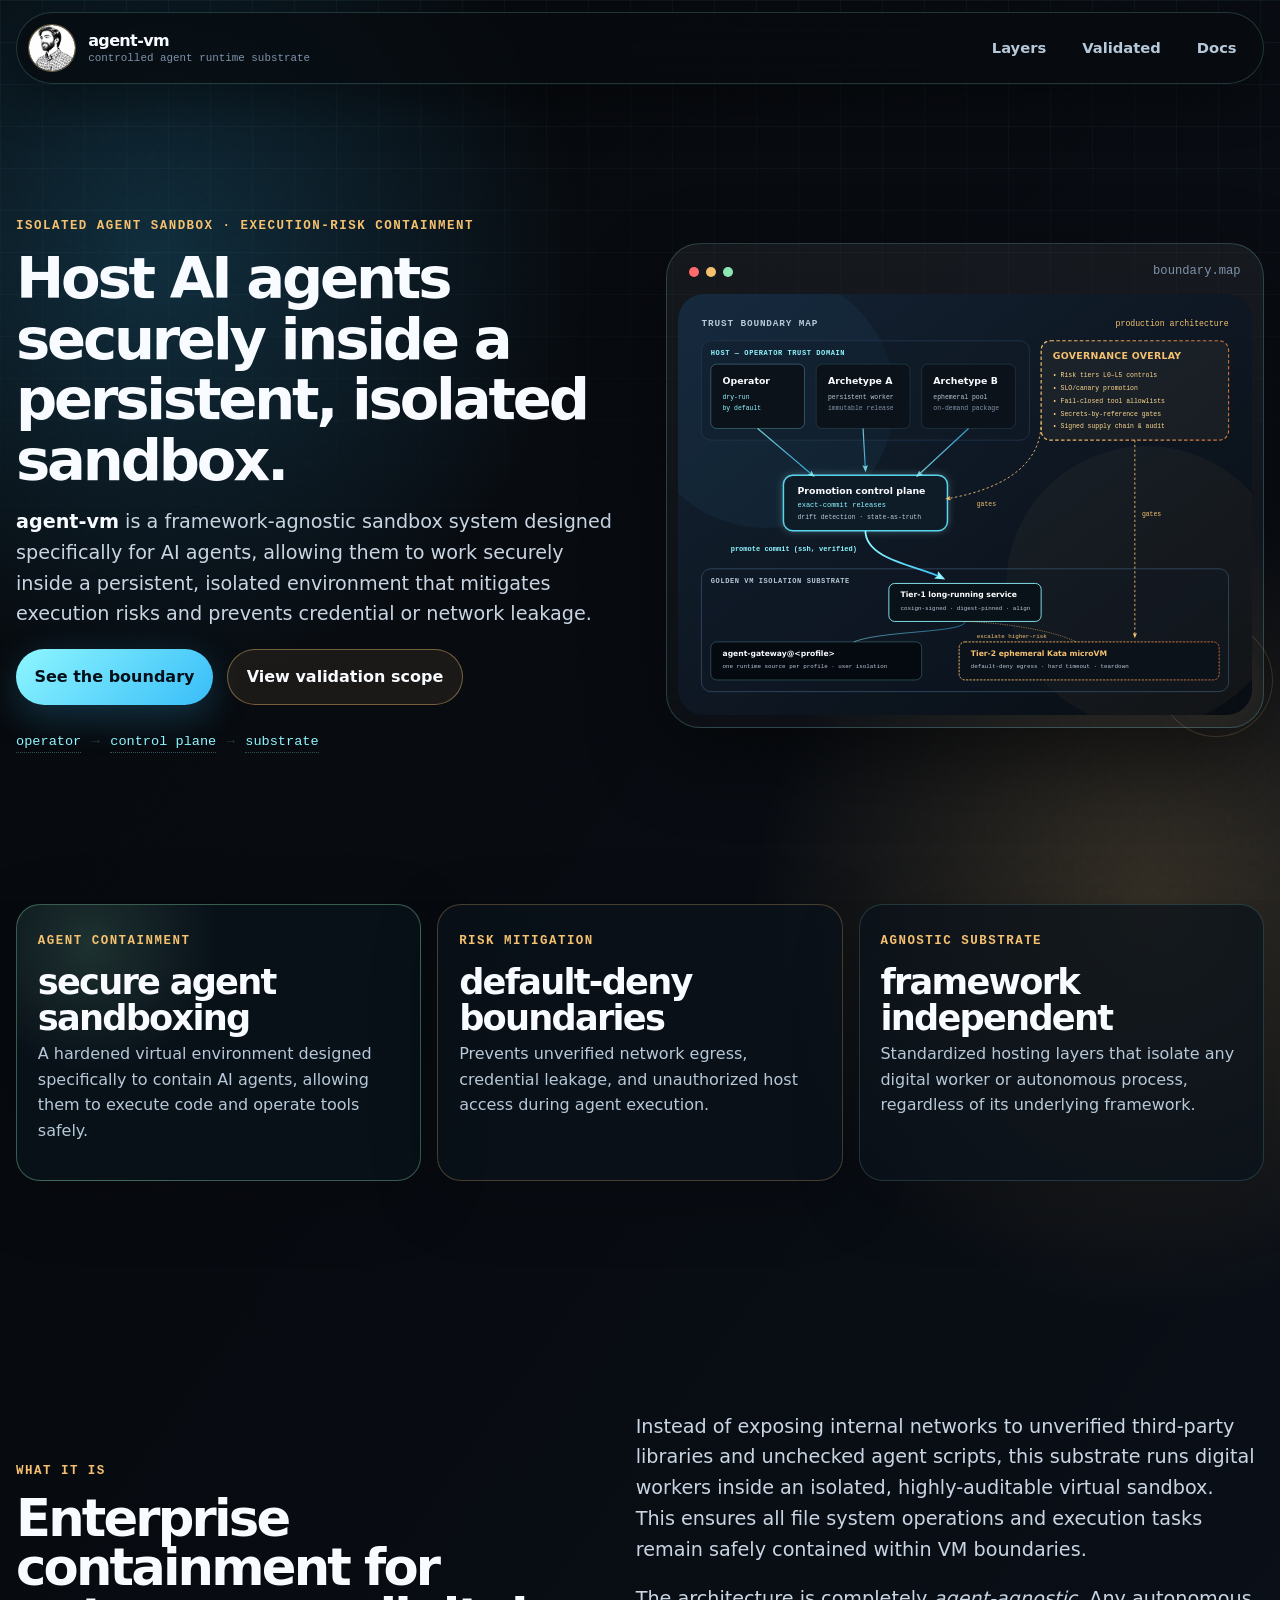
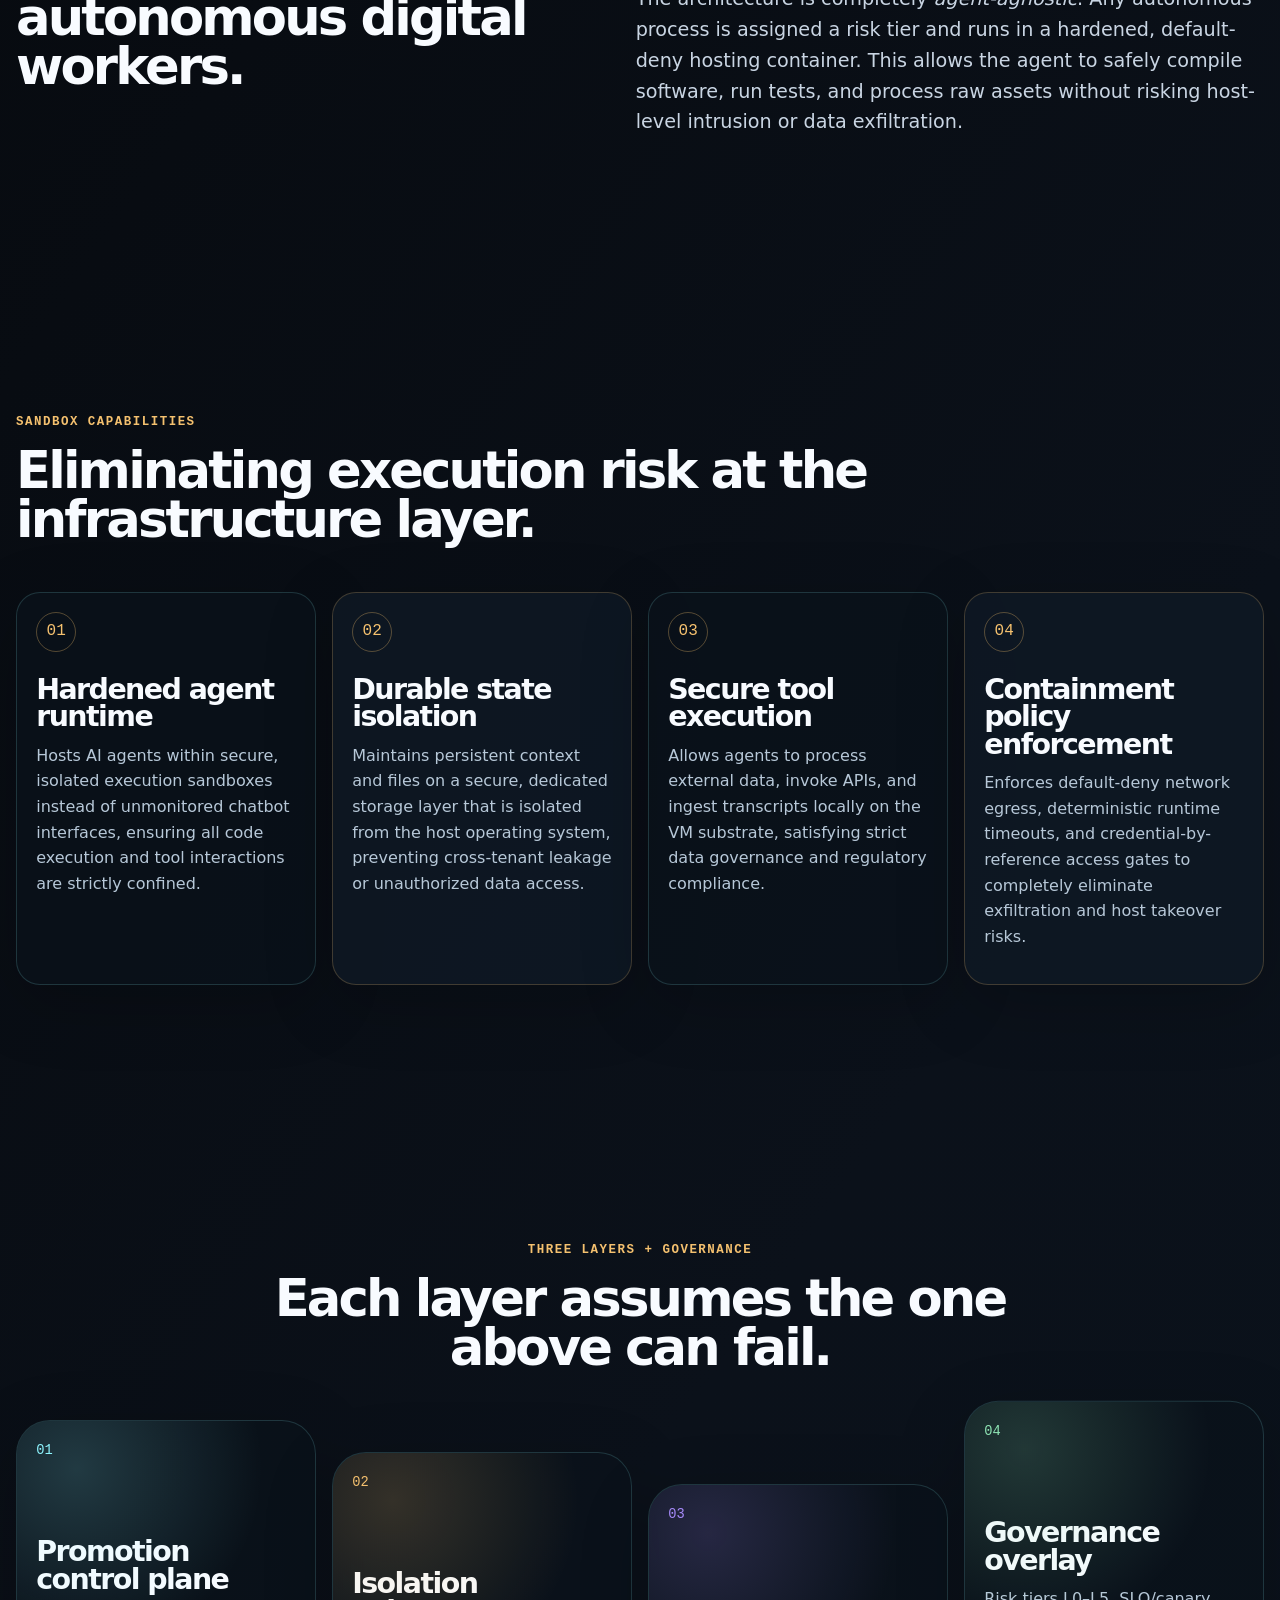
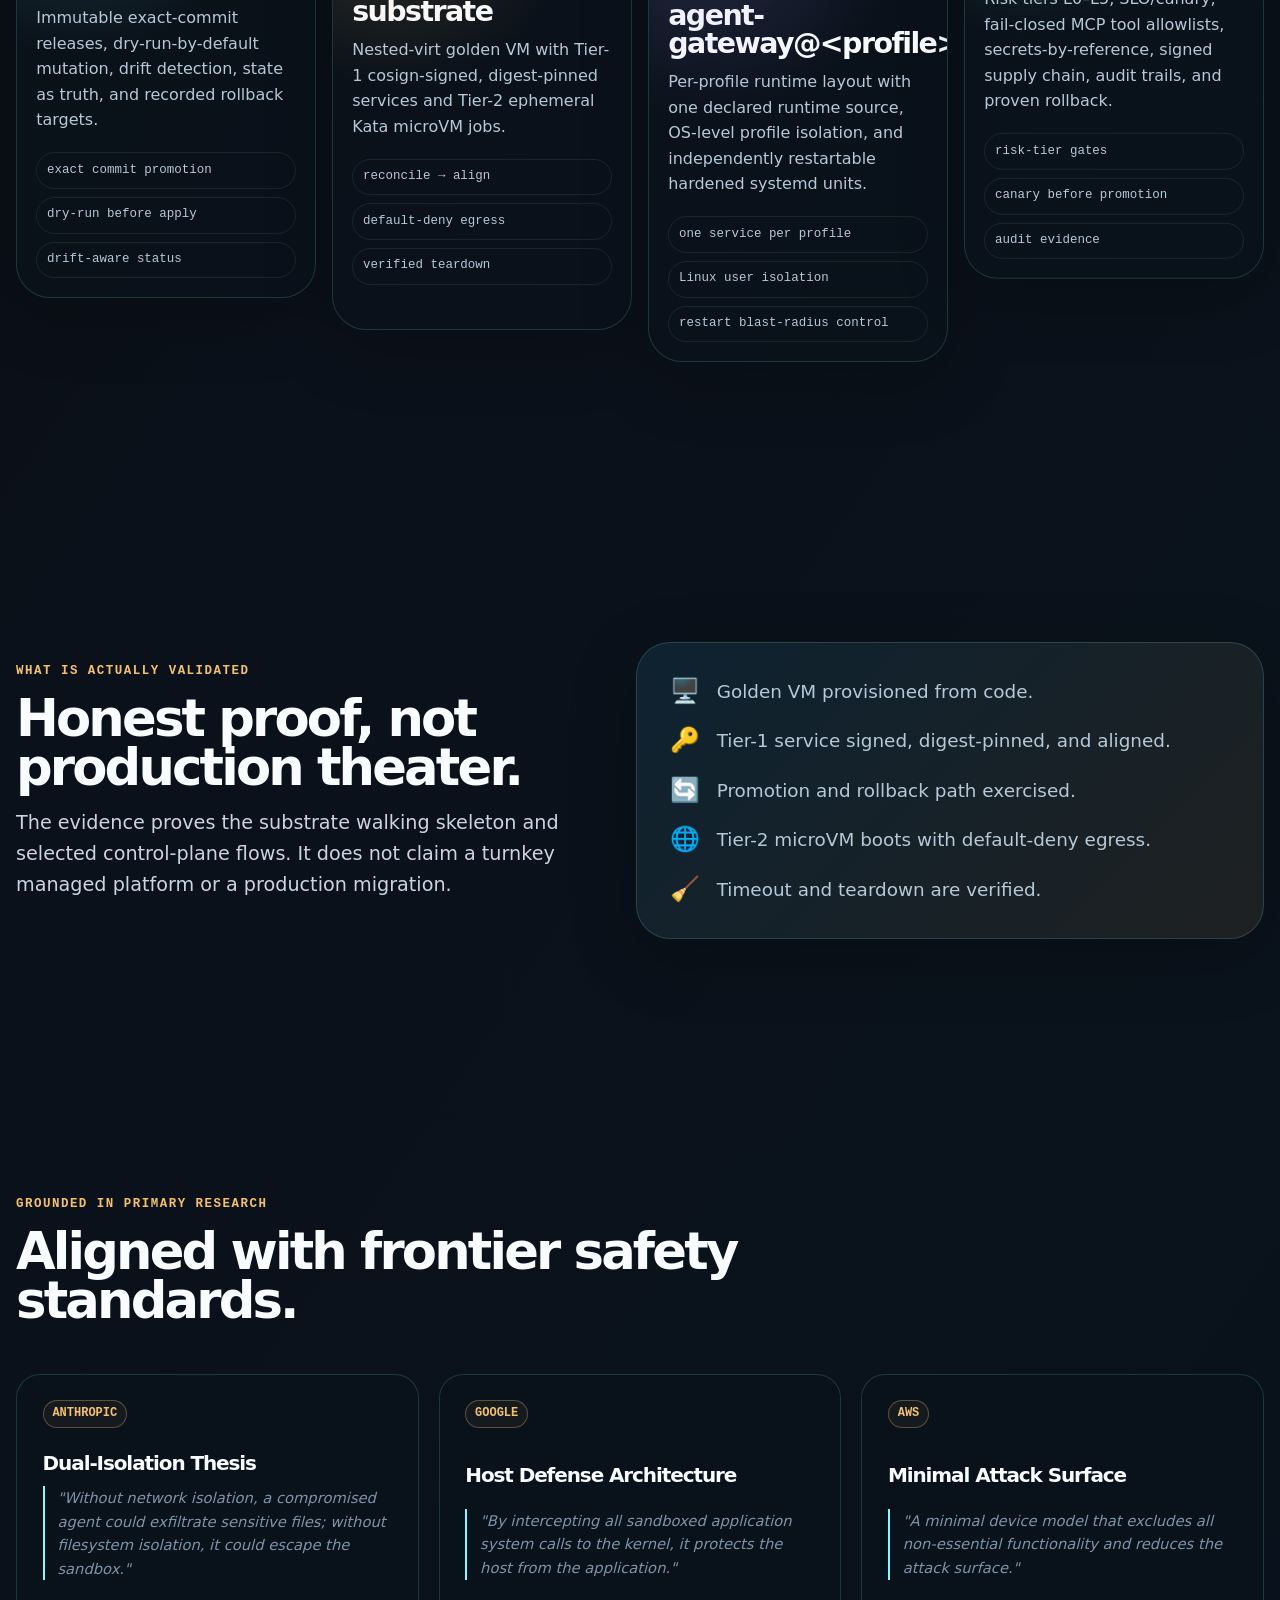
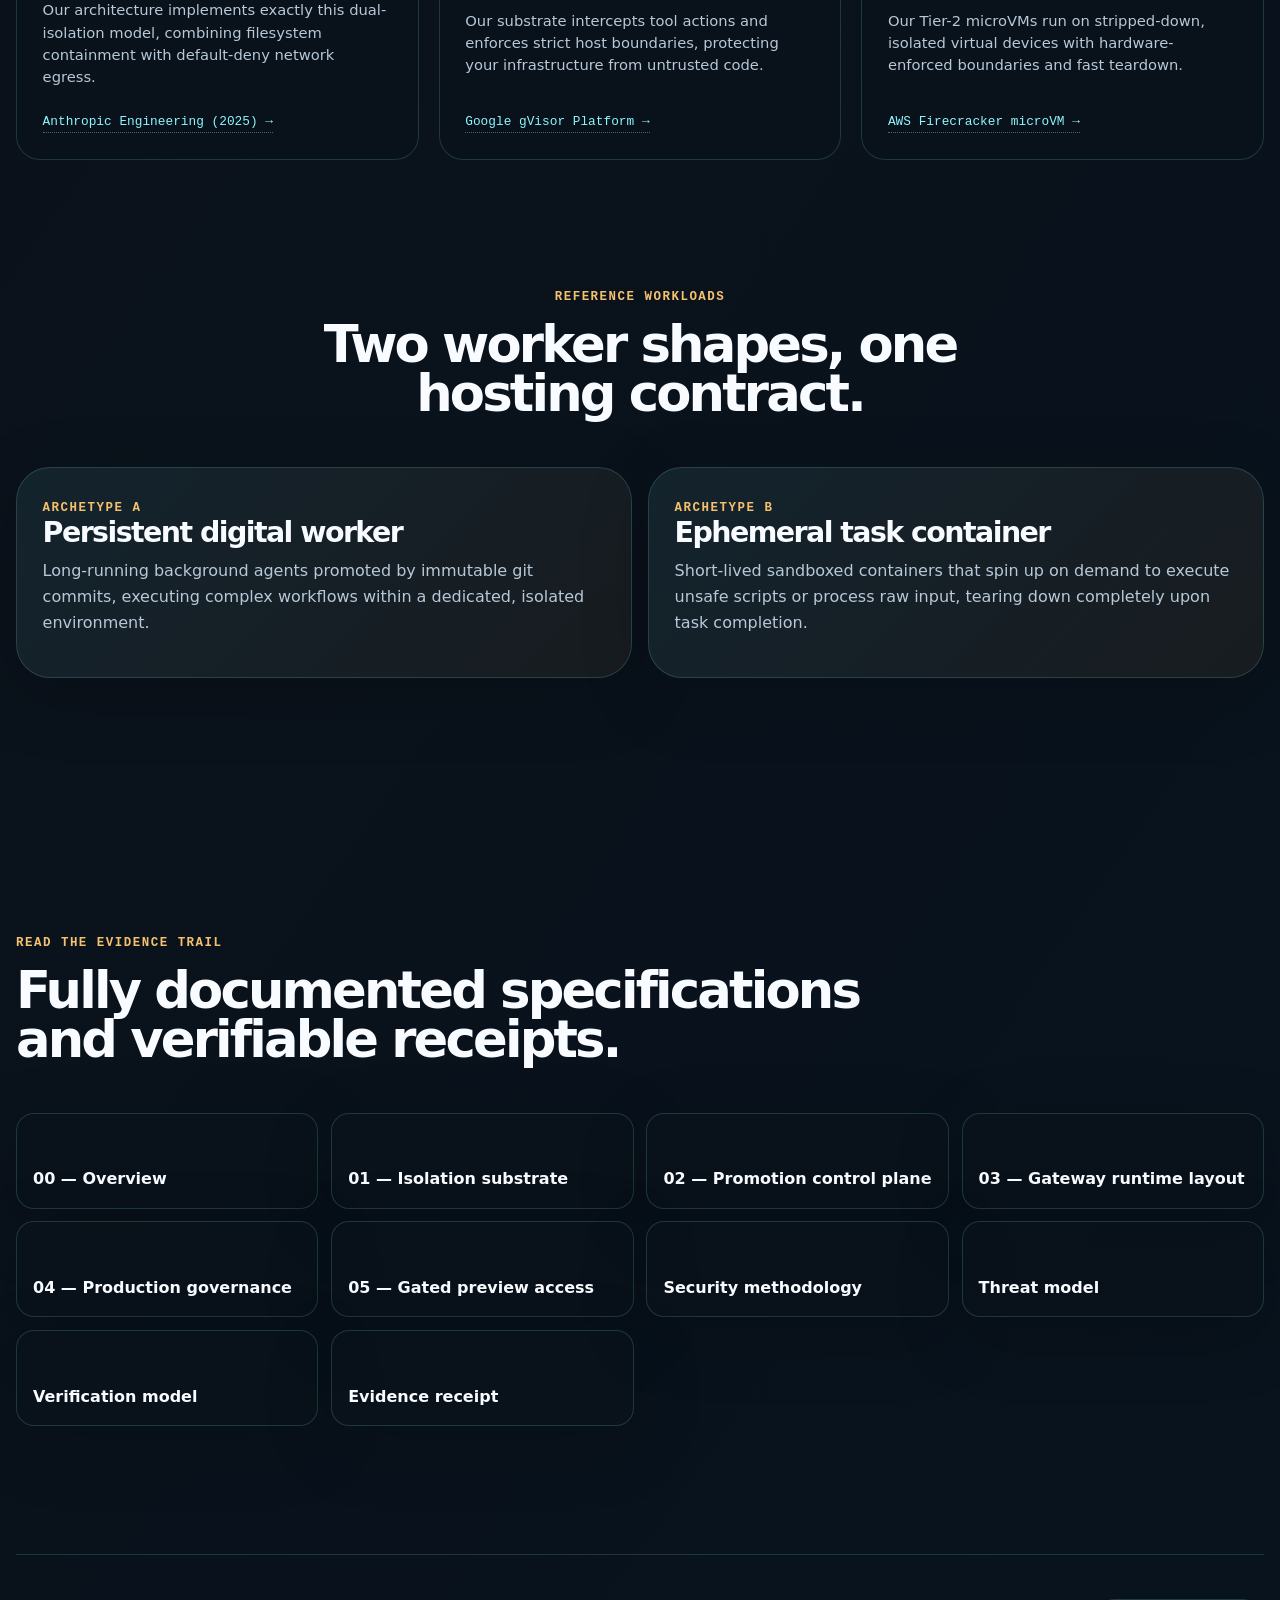
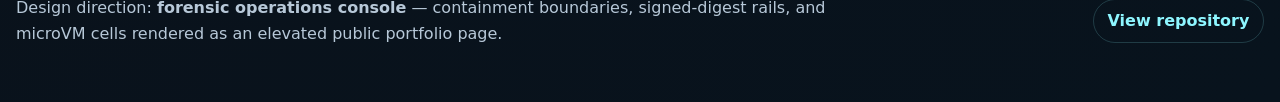
==== site/index.html @ 3a5af66f "style: separate brand avatar redirect and solve vertical menu offsets with keyframes - Split the bra" ====
<!doctype html>
<html lang="en">
  <head>
    <meta charset="utf-8" />
    <meta name="viewport" content="width=device-width, initial-scale=1" />
    <meta
      name="description"
      content="agent-vm is a secure, agent-agnostic platform skeleton for hosting multiple AI agents as untrusted workloads."
    />
    <title>agent-vm — secure multi-agent hosting skeleton</title>
    <link rel="stylesheet" href="styles.css" />
    <link rel="icon" href="favicon.ico" sizes="any" />
    <link rel="icon" href="favicon-32x32.png" type="image/png" />
  </head>
  <body>
    <a class="skip-link" href="#main">Skip to content</a>

    <header class="site-header" aria-label="Primary navigation">
      <div class="header-main-row">
        <div class="brand">
          <a class="brand-mark" href="https://github.com/sambegui" target="_blank" rel="noopener noreferrer" aria-label="Sam's GitHub Profile">
            <span class="brand-fallback">av</span>
            <img
              src="assets/sam-github-avatar.jpg"
              alt=""
              decoding="async"
            />
          </a>
          <a class="brand-copy" href="#top" aria-label="agent-vm home">
            <span>agent-vm</span>
            <small>controlled agent runtime substrate</small>
          </a>
        </div>
        <button class="menu-toggle" id="menu-toggle" aria-label="Toggle navigation" aria-expanded="false">
          <svg class="icon-menu" width="20" height="20" viewBox="0 0 24 24" fill="none" stroke="currentColor" stroke-width="2.1" stroke-linecap="round" stroke-linejoin="round">
            <line x1="3" y1="12" x2="21" y2="12"></line>
            <line x1="3" y1="6" x2="21" y2="6"></line>
            <line x1="3" y1="18" x2="21" y2="18"></line>
          </svg>
          <svg class="icon-close" width="20" height="20" viewBox="0 0 24 24" fill="none" stroke="currentColor" stroke-width="2.1" stroke-linecap="round" stroke-linejoin="round">
            <line x1="18" y1="6" x2="6" y2="18"></line>
            <line x1="6" y1="6" x2="18" y2="18"></line>
          </svg>
        </button>
      </div>
      <nav class="nav-links" id="nav-links" aria-label="Page sections">
        <a href="#layers">Layers</a>
        <a href="#validated">Validated</a>
        <a href="#docs">Docs</a>
      </nav>
    </header>

    <main id="main">
      <section id="top" class="hero section-grid" aria-labelledby="hero-title">
        <div class="hero-copy">
          <p class="eyebrow">isolated agent sandbox · execution-risk containment</p>
          <h1 id="hero-title">Host AI agents securely inside a persistent, isolated sandbox.</h1>
          <p class="hero-lede">
            <strong>agent-vm</strong> is a framework-agnostic sandbox system designed specifically for AI agents, allowing them to work securely inside a persistent, isolated environment that mitigates execution risks and prevents credential or network leakage.
          </p>
          <div class="hero-actions">
            <a class="button primary" href="#architecture">See the boundary</a>
            <a class="button secondary" href="#validated">View validation scope</a>
          </div>
          <div class="mobile-boundary-map" aria-label="Compact trust boundary flow">
            <span>Operator</span>
            <span>Control plane</span>
            <span>Isolation substrate</span>
            <span>Governance overlay</span>
          </div>
          <div class="trust-route" aria-label="Primary trust boundary flow">
            <a href="#architecture">operator</a>
            <span aria-hidden="true">→</span>
            <a href="#layers">control plane</a>
            <span aria-hidden="true">→</span>
            <a href="#validated">substrate</a>
          </div>
        </div>

        <aside class="hero-panel" aria-labelledby="diagram-title">
          <div class="panel-toolbar" aria-hidden="true">
            <span></span><span></span><span></span>
            <code>boundary.map</code>
          </div>
          <h2 id="diagram-title" class="sr-only">Architecture trust boundary diagram</h2>
          <button class="diagram-trigger" id="diagram-trigger" aria-label="Zoom trust boundary map">
            <img
              src="assets/trust-boundary.svg"
              alt="Operator requests pass through a promotion control plane into an isolation substrate, with governance gates for signed services and teardown jobs."
            />
            <span class="zoom-indicator">
              <svg width="14" height="14" viewBox="0 0 24 24" fill="none" stroke="currentColor" stroke-width="2.5" stroke-linecap="round" stroke-linejoin="round"><circle cx="11" cy="11" r="8"></circle><line x1="21" y1="21" x2="16.65" y2="16.65"></line><line x1="11" y1="8" x2="11" y2="14"></line><line x1="8" y1="11" x2="14" y2="11"></line></svg>
              Click to expand
            </span>
          </button>
        </aside>
      </section>

      <section class="proof-strip" aria-label="Agnostic agent sandbox purpose">
        <div>
          <span class="proof-kicker">agent containment</span>
          <strong>secure agent sandboxing</strong>
          <p>A hardened virtual environment designed specifically to contain AI agents, allowing them to execute code and operate tools safely.</p>
        </div>
        <div>
          <span class="proof-kicker">risk mitigation</span>
          <strong>default-deny boundaries</strong>
          <p>Prevents unverified network egress, credential leakage, and unauthorized host access during agent execution.</p>
        </div>
        <div>
          <span class="proof-kicker">agnostic substrate</span>
          <strong>framework independent</strong>
          <p>Standardized hosting layers that isolate any digital worker or autonomous process, regardless of its underlying framework.</p>
        </div>
      </section>

      <section id="architecture" class="narrative section-grid compact" aria-labelledby="what-title">
        <div>
          <p class="eyebrow">what it is</p>
          <h2 id="what-title">Enterprise containment for autonomous digital workers.</h2>
        </div>
        <div class="copy-block">
          <p>
            Instead of exposing internal networks to unverified third-party libraries and unchecked agent scripts, this substrate runs digital workers inside an isolated, highly-auditable virtual sandbox. This ensures all file system operations and execution tasks remain safely contained within VM boundaries.
          </p>
          <p>
            The architecture is completely <em>agent-agnostic</em>. Any autonomous process is assigned a risk tier and runs in a hardened, default-deny hosting container. This allows the agent to safely compile software, run tests, and process raw assets without risking host-level intrusion or data exfiltration.
          </p>
        </div>
      </section>

      <section class="risk-section" aria-labelledby="risk-title">
        <div class="section-heading">
          <p class="eyebrow">sandbox capabilities</p>
          <h2 id="risk-title">Eliminating execution risk at the infrastructure layer.</h2>
        </div>
        <div class="risk-grid">
          <article>
            <span class="risk-code">01</span>
            <h3>Hardened agent runtime</h3>
            <p>Hosts AI agents within secure, isolated execution sandboxes instead of unmonitored chatbot interfaces, ensuring all code execution and tool interactions are strictly confined.</p>
          </article>
          <article>
            <span class="risk-code">02</span>
            <h3>Durable state isolation</h3>
            <p>Maintains persistent context and files on a secure, dedicated storage layer that is isolated from the host operating system, preventing cross-tenant leakage or unauthorized data access.</p>
          </article>
          <article>
            <span class="risk-code">03</span>
            <h3>Secure tool execution</h3>
            <p>Allows agents to process external data, invoke APIs, and ingest transcripts locally on the VM substrate, satisfying strict data governance and regulatory compliance.</p>
          </article>
          <article>
            <span class="risk-code">04</span>
            <h3>Containment policy enforcement</h3>
            <p>Enforces default-deny network egress, deterministic runtime timeouts, and credential-by-reference access gates to completely eliminate exfiltration and host takeover risks.</p>
          </article>
        </div>
      </section>

      <section id="layers" class="layers" aria-labelledby="layers-title">
        <div class="section-heading narrow">
          <p class="eyebrow">three layers + governance</p>
          <h2 id="layers-title">Each layer assumes the one above can fail.</h2>
        </div>
        <div class="layer-stack">
          <article class="layer-card control">
            <span class="layer-number">01</span>
            <h3>Promotion control plane</h3>
            <p>
              Immutable exact-commit releases, dry-run-by-default mutation, drift detection, state as
              truth, and recorded rollback targets.
            </p>
            <ul>
              <li>exact commit promotion</li>
              <li>dry-run before apply</li>
              <li>drift-aware status</li>
            </ul>
          </article>
          <article class="layer-card substrate">
            <span class="layer-number">02</span>
            <h3>Isolation substrate</h3>
            <p>
              Nested-virt golden VM with Tier-1 cosign-signed, digest-pinned services and Tier-2
              ephemeral Kata microVM jobs.
            </p>
            <ul>
              <li>reconcile → align</li>
              <li>default-deny egress</li>
              <li>verified teardown</li>
            </ul>
          </article>
          <article class="layer-card gateway">
            <span class="layer-number">03</span>
            <h3>agent-gateway@&lt;profile&gt;</h3>
            <p>
              Per-profile runtime layout with one declared runtime source, OS-level profile isolation,
              and independently restartable hardened systemd units.
            </p>
            <ul>
              <li>one service per profile</li>
              <li>Linux user isolation</li>
              <li>restart blast-radius control</li>
            </ul>
          </article>
          <article class="layer-card governance">
            <span class="layer-number">04</span>
            <h3>Governance overlay</h3>
            <p>
              Risk tiers L0–L5, SLO/canary, fail-closed MCP tool allowlists, secrets-by-reference,
              signed supply chain, audit trails, and proven rollback.
            </p>
            <ul>
              <li>risk-tier gates</li>
              <li>canary before promotion</li>
              <li>audit evidence</li>
            </ul>
          </article>
        </div>
      </section>

      <section id="validated" class="validated section-grid" aria-labelledby="validated-title">
        <div>
          <p class="eyebrow">what is actually validated</p>
          <h2 id="validated-title">Honest proof, not production theater.</h2>
          <p class="section-lede">
            The evidence proves the substrate walking skeleton and selected control-plane flows. It does
            not claim a turnkey managed platform or a production migration.
          </p>
        </div>
        <div class="validation-card">
          <ul class="validation-list">
            <li><span class="val-emoji">🖥️</span> Golden VM provisioned from code.</li>
            <li><span class="val-emoji">🔑</span> Tier-1 service signed, digest-pinned, and aligned.</li>
            <li><span class="val-emoji">🔄</span> Promotion and rollback path exercised.</li>
            <li><span class="val-emoji">🌐</span> Tier-2 microVM boots with default-deny egress.</li>
            <li><span class="val-emoji">🧹</span> Timeout and teardown are verified.</li>
          </ul>
        </div>
      </section>

      <section class="research" aria-labelledby="research-title">
        <div class="section-heading">
          <p class="eyebrow">grounded in primary research</p>
          <h2 id="research-title">Aligned with frontier safety standards.</h2>
        </div>
        <div class="research-grid">
          <article class="research-card">
            <span class="research-logo">Anthropic</span>
            <h3>Dual-Isolation Thesis</h3>
            <blockquote>
              "Without network isolation, a compromised agent could exfiltrate sensitive files; without filesystem isolation, it could escape the sandbox."
            </blockquote>
            <p>
              Our architecture implements exactly this dual-isolation model, combining filesystem containment with default-deny network egress.
            </p>
            <a href="https://www.anthropic.com/engineering/claude-code-sandboxing" class="citation-link" target="_blank" rel="noopener">Anthropic Engineering (2025) →</a>
          </article>
          <article class="research-card">
            <span class="research-logo">Google</span>
            <h3>Host Defense Architecture</h3>
            <blockquote>
              "By intercepting all sandboxed application system calls to the kernel, it protects the host from the application."
            </blockquote>
            <p>
              Our substrate intercepts tool actions and enforces strict host boundaries, protecting your infrastructure from untrusted code.
            </p>
            <a href="https://gvisor.dev/" class="citation-link" target="_blank" rel="noopener">Google gVisor Platform →</a>
          </article>
          <article class="research-card">
            <span class="research-logo">AWS</span>
            <h3>Minimal Attack Surface</h3>
            <blockquote>
              "A minimal device model that excludes all non-essential functionality and reduces the attack surface."
            </blockquote>
            <p>
              Our Tier-2 microVMs run on stripped-down, isolated virtual devices with hardware-enforced boundaries and fast teardown.
            </p>
            <a href="https://firecracker-microvm.github.io/" class="citation-link" target="_blank" rel="noopener">AWS Firecracker microVM →</a>
          </article>
        </div>
      </section>

      <section class="workloads" aria-labelledby="workloads-title">
        <div class="section-heading narrow">
          <p class="eyebrow">reference workloads</p>
          <h2 id="workloads-title">Two worker shapes, one hosting contract.</h2>
        </div>
        <div class="workload-grid">
          <article>
            <span class="workload-label">Archetype A</span>
            <h3>Persistent digital worker</h3>
            <p>Long-running background agents promoted by immutable git commits, executing complex workflows within a dedicated, isolated environment.</p>
          </article>
          <article>
            <span class="workload-label">Archetype B</span>
            <h3>Ephemeral task container</h3>
            <p>Short-lived sandboxed containers that spin up on demand to execute unsafe scripts or process raw input, tearing down completely upon task completion.</p>
          </article>
        </div>
      </section>

      <section id="docs" class="docs" aria-labelledby="docs-title">
        <div class="section-heading">
          <p class="eyebrow">read the evidence trail</p>
          <h2 id="docs-title">Fully documented specifications and verifiable receipts.</h2>
        </div>
        <div class="doc-grid">
          <a href="docs/architecture/00-overview.html">00 — Overview</a>
          <a href="docs/architecture/01-isolation-substrate.html">01 — Isolation substrate</a>
          <a href="docs/architecture/02-promotion-control-plane.html">02 — Promotion control plane</a>
          <a href="docs/architecture/03-gateway-runtime-layout.html">03 — Gateway runtime layout</a>
          <a href="docs/architecture/04-production-governance.html">04 — Production governance</a>
          <a href="docs/architecture/05-secure-gated-agent-preview-access.html">05 — Gated preview access</a>
          <a href="docs/security-methodology.html">Security methodology</a>
          <a href="docs/threat-model.html">Threat model</a>
          <a href="docs/verification.html">Verification model</a>
          <a href="docs/evidence/substrate-validation-receipt.html">Evidence receipt</a>
        </div>
      </section>
    </main>

    <footer class="site-footer">
      <p>
        Design direction: <strong>forensic operations console</strong> — containment boundaries,
        signed-digest rails, and microVM cells rendered as an elevated public portfolio page.
      </p>
      <a href="https://github.com/sambegui/agent-vm">View repository</a>
    </footer>

    <!-- Trust Boundary Lightbox Modal -->
    <div id="diagram-modal" class="diagram-modal" aria-hidden="true" role="dialog" aria-label="Trust Boundary Map lightbox">
      <button class="modal-close" id="modal-close" aria-label="Close lightbox">
        <svg width="20" height="20" viewBox="0 0 24 24" fill="none" stroke="currentColor" stroke-width="2.5" stroke-linecap="round" stroke-linejoin="round">
          <line x1="18" y1="6" x2="6" y2="18"></line>
          <line x1="6" y1="6" x2="18" y2="18"></line>
        </svg>
      </button>
      <div class="modal-content">
        <img src="assets/trust-boundary.svg" alt="Trust Boundary Map" />
      </div>
    </div>

    <!-- Client-side Interactive Navigation & Modal Scripts -->
    <script>
      document.addEventListener('DOMContentLoaded', () => {
        // Hamburger Menu Toggle
        const toggle = document.getElementById('menu-toggle');
        const header = document.querySelector('.site-header');
        if (toggle && header) {
          toggle.addEventListener('click', (e) => {
            e.stopPropagation();
            const isOpen = header.classList.toggle('menu-open');
            toggle.setAttribute('aria-expanded', isOpen);
          });
          // Close menu when clicking links
          const links = header.querySelectorAll('.nav-links a');
          links.forEach(link => {
            link.addEventListener('click', () => {
              header.classList.remove('menu-open');
              toggle.setAttribute('aria-expanded', 'false');
            });
          });
          // Close menu when clicking outside
          document.addEventListener('click', (e) => {
            if (!header.contains(e.target)) {
              header.classList.remove('menu-open');
              toggle.setAttribute('aria-expanded', 'false');
            }
          });
        }

        // Diagram Lightbox Trigger
        const trigger = document.getElementById('diagram-trigger');
        const modal = document.getElementById('diagram-modal');
        const closeBtn = document.getElementById('modal-close');
        if (trigger && modal && closeBtn) {
          trigger.addEventListener('click', () => {
            modal.classList.add('active');
            modal.setAttribute('aria-hidden', 'false');
            document.body.style.overflow = 'hidden'; // Lock scrolling
          });
          const closeModal = () => {
            modal.classList.remove('active');
            modal.setAttribute('aria-hidden', 'true');
            document.body.style.overflow = ''; // Unlock scrolling
          };
          closeBtn.addEventListener('click', closeModal);
          modal.addEventListener('click', (e) => {
            if (e.target === modal || e.target.classList.contains('modal-content')) {
              closeModal();
            }
          });
          // Close on escape key
          document.addEventListener('keydown', (e) => {
            if (e.key === 'Escape' && modal.classList.contains('active')) {
              closeModal();
            }
          });
        }
      });
    </script>
  </body>
</html>
---- site/styles.css ----
:root {
  color-scheme: dark;
  --ink: #070b10;
  --ink-2: #0b111a;
  --panel: rgba(14, 24, 36, 0.78);
  --panel-strong: #101a27;
  --line: rgba(142, 246, 255, 0.22);
  --line-warm: rgba(245, 193, 111, 0.32);
  --text: #f8fbff;
  --muted: #b7c8d8;
  --dim: #7f93a8;
  --cyan: #8ef6ff;
  --cyan-2: #38bdf8;
  --copper: #f5c16f;
  --copper-2: #c76d3a;
  --red: #ff6b6b;
  --green: #8fe6b5;
  --shadow: 0 28px 80px rgba(0, 0, 0, 0.48);
  --radius-xl: 34px;
  --radius-lg: 24px;
  --radius-md: 16px;
  --max: 1280px;
  --font-body: "Aptos", "SF Pro Text", "Segoe UI", ui-sans-serif, system-ui, sans-serif;
  --font-display: "Aptos Display", "SF Pro Display", "Segoe UI Variable Display", ui-sans-serif, system-ui, sans-serif;
  --font-mono: "SFMono-Regular", "Cascadia Code", "Liberation Mono", ui-monospace, monospace;
}

* {
  box-sizing: border-box;
}

html {
  scroll-behavior: smooth;
  scroll-padding-top: 112px;
}

body {
  margin: 0;
  min-width: 320px;
  color: var(--text);
  background:
    radial-gradient(circle at 12% 4%, rgba(56, 189, 248, 0.2), transparent 27rem),
    radial-gradient(circle at 90% 14%, rgba(245, 193, 111, 0.18), transparent 25rem),
    linear-gradient(125deg, #05070a 0%, #0b111a 48%, #08131d 100%);
  font-family: var(--font-body);
  line-height: 1.6;
  overflow-x: hidden;
}

body::before {
  position: fixed;
  inset: 0;
  pointer-events: none;
  content: "";
  background-image:
    linear-gradient(rgba(142, 246, 255, 0.05) 1px, transparent 1px),
    linear-gradient(90deg, rgba(142, 246, 255, 0.04) 1px, transparent 1px);
  background-size: 42px 42px;
  mask-image: linear-gradient(to bottom, black, transparent 72%);
}

body::after {
  position: fixed;
  inset: 0;
  pointer-events: none;
  content: "";
  opacity: 0.28;
  background-image: url("data:image/svg+xml,%3Csvg viewBox='0 0 180 180' xmlns='http://www.w3.org/2000/svg'%3E%3Cfilter id='n'%3E%3CfeTurbulence type='fractalNoise' baseFrequency='.85' numOctaves='3' stitchTiles='stitch'/%3E%3C/filter%3E%3Crect width='180' height='180' filter='url(%23n)' opacity='.5'/%3E%3C/svg%3E");
  mix-blend-mode: overlay;
}

img,
svg {
  max-width: 100%;
  display: block;
}

a {
  color: inherit;
  text-decoration-thickness: 0.08em;
  text-underline-offset: 0.18em;
}

a:focus-visible,
button:focus-visible {
  outline: 3px solid var(--cyan);
  outline-offset: 4px;
  border-radius: 10px;
}

.skip-link {
  position: fixed;
  top: 16px;
  left: 16px;
  z-index: 20;
  transform: translateY(-160%);
  padding: 0.7rem 1rem;
  border: 1px solid var(--cyan);
  border-radius: 999px;
  background: var(--ink);
  color: var(--text);
  transition: transform 180ms ease;
}

.skip-link:focus {
  transform: translateY(0);
}

.site-header {
  position: sticky;
  top: 12px;
  z-index: 10;
  display: flex;
  justify-content: space-between;
  align-items: center;
  gap: 1rem;
  width: min(calc(100% - 32px), var(--max));
  margin: 12px auto 0;
  padding: 0.7rem;
  border: 1px solid rgba(142, 246, 255, 0.18);
  border-radius: 999px;
  background: rgba(7, 11, 16, 0.74);
  backdrop-filter: blur(18px);
  box-shadow: 0 18px 46px rgba(0, 0, 0, 0.36);
  transition: background 0.3s, border-color 0.3s, box-shadow 0.3s;
}

.header-main-row {
  display: flex;
  align-items: center;
}

.menu-toggle {
  display: none;
}

.brand,
.nav-links {
  display: flex;
  align-items: center;
}

.brand {
  gap: 0.75rem;
  min-width: 0;
  text-decoration: none;
}

.brand-mark {
  position: relative;
  display: grid;
  place-items: center;
  width: 48px;
  height: 48px;
  border: 1px solid var(--line-warm);
  border-radius: 50%;
  background: linear-gradient(145deg, rgba(245, 193, 111, 0.18), rgba(56, 189, 248, 0.08));
  overflow: hidden;
  flex: 0 0 auto;
  transition: transform 0.2s cubic-bezier(0.16, 1, 0.3, 1),
              border-color 0.2s cubic-bezier(0.16, 1, 0.3, 1),
              box-shadow 0.2s cubic-bezier(0.16, 1, 0.3, 1);
}

.brand-mark:hover {
  transform: scale(1.05);
  border-color: var(--cyan);
  box-shadow: 0 0 14px rgba(142, 246, 255, 0.25);
}

.brand-fallback {
  color: var(--copper);
  font-family: var(--font-mono);
  font-weight: 600;
  letter-spacing: -0.08em;
  text-transform: lowercase;
}

.brand-mark img {
  position: absolute;
  inset: 0;
  width: 100%;
  height: 100%;
  border-radius: inherit;
  object-fit: cover;
}

.brand-copy {
  display: grid;
  line-height: 1.1;
  text-decoration: none;
  color: inherit;
}

.brand-copy span {
  font-family: var(--font-display);
  font-weight: 800;
  letter-spacing: -0.04em;
}

.brand-copy small {
  margin-top: 0.2rem;
  color: var(--dim);
  font-family: var(--font-mono);
  font-size: 0.68rem;
  white-space: nowrap;
}

.nav-links {
  gap: 0.35rem;
}

.nav-links a {
  padding: 0.72rem 0.95rem;
  border-radius: 999px;
  color: var(--muted);
  font-size: 0.92rem;
  font-weight: 700;
  text-decoration: none;
}

.nav-links a:hover {
  background: rgba(142, 246, 255, 0.09);
  color: var(--text);
}

main,
.site-footer {
  position: relative;
  z-index: 1;
}

main {
  width: min(calc(100% - 32px), var(--max));
  margin: 0 auto;
}

.section-grid {
  display: grid;
  grid-template-columns: minmax(0, 0.95fr) minmax(320px, 1.05fr);
  gap: clamp(1.6rem, 4vw, 4rem);
  align-items: center;
}

.hero {
  grid-template-columns: minmax(0, 1fr) minmax(320px, 1fr);
  align-items: center;
  min-height: calc(100svh - 104px);
  padding: clamp(1.6rem, 4.2vw, 4rem) 0 clamp(1.8rem, 4vw, 3rem);
}

.eyebrow,
.proof-kicker,
.workload-label {
  color: var(--copper);
  font-family: var(--font-mono);
  font-size: 0.78rem;
  font-weight: 600;
  letter-spacing: 0.12em;
  text-transform: uppercase;
}

h1,
h2,
h3,
p {
  margin-top: 0;
}

h1,
h2,
h3 {
  font-family: var(--font-display);
  letter-spacing: -0.055em;
  line-height: 0.96;
}

h1 {
  max-width: 760px;
  margin-bottom: 1rem;
  font-size: clamp(2.65rem, 4.5vw, 4.25rem);
  line-height: 1.05;
}

h2 {
  margin-bottom: 1rem;
  font-size: clamp(1.85rem, 4vw, 3.4rem);
}

h3 {
  margin-bottom: 0.75rem;
  font-size: clamp(1.3rem, 2.4vw, 1.78rem);
}

.hero-lede,
.section-lede,
.copy-block p {
  color: #c9d5e3;
  font-size: clamp(1rem, 1.7vw, 1.2rem);
}

.hero-lede strong,
.copy-block strong {
  color: var(--text);
}

.hero-proofrail {
  display: flex;
  flex-wrap: wrap;
  gap: 0.55rem;
  margin: 0.95rem 0 0.9rem;
}

.hero-proofrail a,
.hero-proofrail span {
  display: inline-flex;
  align-items: center;
  min-height: 36px;
  padding: 0.42rem 0.66rem;
  border: 1px solid rgba(142, 246, 255, 0.2);
  border-radius: 999px;
  background: rgba(142, 246, 255, 0.06);
  color: var(--muted);
  font-family: var(--font-mono);
  font-size: 0.78rem;
  text-decoration: none;
  transition: border-color 0.25s, background 0.25s, color 0.25s;
}

.hero-proofrail a:hover {
  border-color: rgba(142, 246, 255, 0.5);
  background: rgba(142, 246, 255, 0.12);
  color: var(--text);
}

.hero-proofrail strong {
  color: var(--green);
}

.trust-route {
  display: flex;
  flex-wrap: wrap;
  align-items: center;
  gap: 0.65rem;
  margin: 1.6rem 0 0;
  color: var(--dim);
  font-family: var(--font-mono);
  font-size: 0.85rem;
}

.trust-route a {
  color: var(--cyan);
  text-decoration: none;
  transition: color 0.2s;
  border-bottom: 1px dotted rgba(142, 246, 255, 0.3) !important;
  padding: 0 !important;
  border-radius: 0 !important;
  background: transparent !important;
}

.trust-route a:hover {
  color: var(--text);
  border-bottom: 1px solid var(--text) !important;
  background: transparent !important;
  box-shadow: none !important;
}

.trust-route span[aria-hidden="true"] {
  color: rgba(142, 246, 255, 0.22);
}

.hero-actions {
  display: flex;
  flex-wrap: wrap;
  gap: 0.9rem;
  margin: 0 0 1rem;
}

.mobile-boundary-map {
  display: none;
}

.button {
  display: inline-flex;
  align-items: center;
  justify-content: center;
  min-height: 48px;
  padding: 0.88rem 1.15rem;
  border-radius: 999px;
  font-weight: 800;
  text-decoration: none;
}

.button.primary {
  background: linear-gradient(135deg, var(--cyan), var(--cyan-2));
  color: #041019;
  box-shadow: 0 12px 38px rgba(56, 189, 248, 0.24);
}

.button.secondary {
  border: 1px solid rgba(245, 193, 111, 0.42);
  color: var(--text);
  background: rgba(245, 193, 111, 0.08);
}

.hero-panel {
  position: relative;
  padding: 0.7rem;
  border: 1px solid rgba(142, 246, 255, 0.2);
  border-radius: var(--radius-xl);
  background: linear-gradient(180deg, rgba(255, 255, 255, 0.055), rgba(255, 255, 255, 0.018));
  box-shadow: var(--shadow);
}

.hero-panel::after {
  position: absolute;
  inset: auto -10px -10px auto;
  width: 112px;
  height: 112px;
  content: "";
  border: 1px solid rgba(245, 193, 111, 0.16);
  border-radius: 50%;
  background: radial-gradient(circle, rgba(245, 193, 111, 0.08), transparent 64%);
  z-index: -1;
}

.panel-toolbar {
  display: flex;
  align-items: center;
  gap: 0.45rem;
  padding: 0.45rem 0.7rem 0.75rem;
}

.panel-toolbar span {
  width: 10px;
  height: 10px;
  border-radius: 50%;
  background: var(--dim);
}

.panel-toolbar span:nth-child(1) { background: var(--red); }
.panel-toolbar span:nth-child(2) { background: var(--copper); }
.panel-toolbar span:nth-child(3) { background: var(--green); }

.panel-toolbar code {
  margin-left: auto;
  color: var(--dim);
  font-family: var(--font-mono);
  font-size: 0.76rem;
}

.hero-panel img {
  border-radius: 26px;
  background: var(--ink-2);
}

.proof-strip {
  display: grid;
  grid-template-columns: repeat(3, minmax(0, 1fr));
  gap: 1rem;
  margin: clamp(0.75rem, 2vw, 1.5rem) 0 clamp(4rem, 8vw, 6.5rem);
}

.proof-strip > div,
.risk-grid article,
.layer-card,
.validation-card,
.workload-grid article,
.doc-grid a {
  border: 1px solid rgba(142, 246, 255, 0.16);
  background: rgba(10, 18, 27, 0.72);
  box-shadow: 0 18px 70px rgba(0, 0, 0, 0.2);
}

.proof-strip > div {
  min-height: 160px;
  padding: 1.3rem;
  border-radius: var(--radius-lg);
}

.proof-strip > div:first-child {
  border-color: rgba(143, 230, 181, 0.36);
  background:
    radial-gradient(circle at 18% 14%, rgba(143, 230, 181, 0.16), transparent 32%),
    rgba(10, 18, 27, 0.78);
}

.proof-strip > div:nth-child(2) {
  border-color: rgba(245, 193, 111, 0.26);
}

.proof-strip strong {
  display: block;
  margin: 0.72rem 0 0.35rem;
  font-family: var(--font-display);
  font-size: clamp(1.45rem, 3vw, 2.2rem);
  line-height: 1.02;
  letter-spacing: -0.05em;
}

.proof-strip p,
.risk-grid p,
.layer-card p,
.validation-card li,
.workload-grid p,
.site-footer p {
  color: var(--muted);
}

code {
  color: var(--cyan);
  font-family: var(--font-mono);
}

.narrative,
.validated {
  padding: clamp(4rem, 10vw, 8rem) 0;
}

.compact {
  min-height: auto;
}

.copy-block {
  max-width: 620px;
}

.risk-section,
.layers,
.workloads,
.docs {
  padding: clamp(4rem, 10vw, 8rem) 0;
}

.section-heading {
  max-width: 940px;
  margin-bottom: clamp(1.8rem, 5vw, 3rem);
}

.section-heading.narrow {
  max-width: 800px;
  margin-inline: auto;
  text-align: center;
}

.risk-grid,
.workload-grid {
  display: grid;
  grid-template-columns: repeat(4, minmax(0, 1fr));
  gap: 1rem;
}

.risk-grid article,
.workload-grid article {
  padding: 1.2rem;
  border-radius: var(--radius-lg);
}

.risk-grid article:nth-child(even) {
  border-color: rgba(245, 193, 111, 0.22);
  background: rgba(16, 26, 39, 0.74);
}

.risk-code {
  display: inline-grid;
  place-items: center;
  width: 40px;
  height: 40px;
  margin-bottom: 1.5rem;
  border: 1px solid var(--line-warm);
  border-radius: 50%;
  color: var(--copper);
  font-family: var(--font-mono);
}

.layer-stack {
  display: grid;
  grid-template-columns: repeat(4, minmax(0, 1fr));
  gap: 1rem;
  align-items: stretch;
  margin-bottom: 5.5rem; /* Prevents translateY(4rem) overlap/clipping on desktop */
}

.layer-card {
  position: relative;
  overflow: hidden;
  min-height: 380px;
  padding: 1.2rem;
  border-radius: var(--radius-xl);
}

.layer-card::before {
  position: absolute;
  inset: 0;
  content: "";
  opacity: 0.18;
  background: radial-gradient(circle at 20% 10%, var(--accent), transparent 38%);
  pointer-events: none;
}

.layer-card.control { --accent: var(--cyan); }
.layer-card.substrate { --accent: var(--copper); transform: translateY(2rem); }
.layer-card.gateway { --accent: #a78bfa; transform: translateY(4rem); }
.layer-card.governance { --accent: var(--green); transform: translateY(-1.2rem); }

.layer-number {
  display: block;
  margin-bottom: 4.75rem;
  color: var(--accent);
  font-family: var(--font-mono);
  font-size: 0.86rem;
}

.layer-card ul {
  position: relative;
  display: grid;
  gap: 0.5rem;
  margin: 1.2rem 0 0;
  padding: 0;
  list-style: none;
}

.layer-card li {
  padding: 0.46rem 0.62rem;
  border: 1px solid rgba(255, 255, 255, 0.08);
  border-radius: 999px;
  color: var(--muted);
  font-family: var(--font-mono);
  font-size: 0.78rem;
}

.validation-card {
  padding: clamp(1.3rem, 3vw, 2rem);
  border-radius: var(--radius-xl);
  background:
    linear-gradient(135deg, rgba(56, 189, 248, 0.1), rgba(245, 193, 111, 0.09)),
    rgba(10, 18, 27, 0.76);
}

.scoreline {
  display: grid;
  grid-template-columns: min-content 1fr min-content 1fr;
  gap: 0.8rem;
  align-items: baseline;
  margin-bottom: 1.4rem;
  font-family: var(--font-mono);
}

.scoreline span {
  color: var(--dim);
}

.scoreline strong {
  color: var(--green);
  font-family: var(--font-display);
  font-size: clamp(3.4rem, 9vw, 6rem);
  line-height: 0.84;
}

.scoreline strong:last-child {
  color: var(--red);
}

.validation-list {
  display: grid;
  gap: 1.1rem;
  margin: 0;
  padding: 0;
  list-style: none;
}

.validation-list li {
  display: flex;
  align-items: center;
  gap: 1rem;
  font-size: clamp(0.95rem, 1.6vw, 1.15rem);
  color: var(--muted);
  line-height: 1.4;
}

.val-emoji {
  font-size: clamp(1.2rem, 2vw, 1.5rem);
  flex-shrink: 0;
  display: inline-flex;
  align-items: center;
  justify-content: center;
  width: 2rem;
  height: 2rem;
}

.workload-grid {
  grid-template-columns: repeat(2, minmax(0, 1fr));
}

.workload-grid article {
  min-height: 210px;
  padding: 1.6rem;
  border-radius: var(--radius-xl);
  background:
    linear-gradient(135deg, rgba(142, 246, 255, 0.08), rgba(245, 193, 111, 0.06)),
    rgba(10, 18, 27, 0.72);
}

.doc-grid {
  display: grid;
  grid-template-columns: repeat(4, minmax(0, 1fr));
  gap: 0.8rem;
}

.doc-grid a {
  display: flex;
  align-items: flex-end;
  min-height: 96px;
  padding: 1rem;
  border-radius: 18px;
  color: var(--text);
  font-weight: 800;
  text-decoration: none;
  transition: transform 180ms ease, border-color 180ms ease, background 180ms ease;
}

.doc-grid a:hover {
  transform: translateY(-3px);
  border-color: rgba(142, 246, 255, 0.46);
  background: rgba(142, 246, 255, 0.08);
}

.site-footer {
  display: flex;
  justify-content: space-between;
  align-items: center;
  gap: 1rem;
  width: min(calc(100% - 32px), var(--max));
  margin: 0 auto;
  padding: 2.5rem 0 3.5rem;
  border-top: 1px solid rgba(142, 246, 255, 0.16);
}

.site-footer p {
  max-width: 820px;
  margin: 0;
}

.site-footer a {
  display: inline-flex;
  align-items: center;
  justify-content: center;
  min-height: 44px;
  padding: 0.5rem 0.85rem;
  border: 1px solid rgba(142, 246, 255, 0.18);
  border-radius: 999px;
  color: var(--cyan);
  font-weight: 800;
  white-space: nowrap;
  text-decoration: none;
}

.sr-only {
  position: absolute;
  width: 1px;
  height: 1px;
  padding: 0;
  margin: -1px;
  overflow: hidden;
  clip: rect(0, 0, 0, 0);
  white-space: nowrap;
  border: 0;
}

/* Research Citations Styling */
.research {
  padding: clamp(4rem, 10vw, 8rem) 0 0;
}

.research-grid {
  display: grid;
  grid-template-columns: repeat(3, minmax(0, 1fr));
  gap: 1.25rem;
}

.research-card {
  padding: 1.6rem;
  border-radius: var(--radius-lg);
  border: 1px solid rgba(142, 246, 255, 0.16);
  background: rgba(10, 18, 27, 0.72);
  display: flex;
  flex-direction: column;
  justify-content: space-between;
}

.research-logo {
  display: inline-block;
  align-self: flex-start;
  font-family: var(--font-mono);
  font-size: 0.75rem;
  font-weight: bold;
  text-transform: uppercase;
  color: var(--copper);
  border: 1px solid var(--line-warm);
  padding: 0.2rem 0.55rem;
  border-radius: 999px;
  background: rgba(245, 193, 111, 0.05);
  margin-bottom: 1.15rem;
}

.research-card h3 {
  margin-top: 0.5rem;
  margin-bottom: 0.8rem;
  font-size: 1.25rem;
}

.research-card blockquote {
  border-left: 2px solid var(--cyan);
  padding-left: 0.8rem;
  margin: 0 0 1.2rem;
  font-size: 0.92rem;
  font-style: italic;
  color: var(--dim);
}

.research-card p {
  font-size: 0.92rem;
  color: var(--muted);
  line-height: 1.5;
  margin-bottom: 1.5rem;
}

.citation-link {
  font-family: var(--font-mono);
  font-size: 0.8rem;
  color: var(--cyan);
  text-decoration: none;
  border-bottom: 1px dotted rgba(142, 246, 255, 0.4);
  align-self: flex-start;
  transition: color 0.2s, border-color 0.2s;
}

.citation-link:hover {
  color: var(--text);
  border-bottom-style: solid;
}

/* ========================================== */
/* DIAGRAM LIGHTBOX MODAL & ZOOM TRIGGER */
/* ========================================== */

.diagram-trigger {
  position: relative;
  display: block;
  width: 100%;
  padding: 0;
  background: transparent;
  border: none;
  cursor: pointer;
  outline: none;
  border-radius: var(--radius-lg);
  overflow: hidden;
}

.diagram-trigger img {
  display: block;
  width: 100%;
  transition: transform 0.3s ease;
}

.diagram-trigger:hover img {
  transform: scale(1.02);
}

.zoom-indicator {
  position: absolute;
  bottom: 16px;
  right: 16px;
  display: flex;
  align-items: center;
  gap: 0.5rem;
  padding: 0.4rem 0.8rem;
  border-radius: 999px;
  background: rgba(7, 11, 16, 0.85);
  border: 1px solid rgba(142, 246, 255, 0.22);
  color: var(--cyan);
  font-family: var(--font-mono);
  font-size: 0.75rem;
  opacity: 0;
  transform: translateY(4px);
  transition: opacity 0.2s, transform 0.2s;
  pointer-events: none;
}

.diagram-trigger:hover .zoom-indicator {
  opacity: 1;
  transform: translateY(0);
}

/* Lightbox Modal CSS */
.diagram-modal {
  position: fixed;
  top: 0;
  left: 0;
  width: 100%;
  height: 100%;
  background: rgba(5, 7, 10, 0.9);
  backdrop-filter: blur(24px);
  -webkit-backdrop-filter: blur(24px);
  z-index: 1000;
  display: grid;
  place-items: center;
  opacity: 0;
  pointer-events: none;
  transition: opacity 0.3s ease;
}

.diagram-modal.active {
  opacity: 1;
  pointer-events: auto;
}

.modal-close {
  position: absolute;
  top: 24px;
  right: 24px;
  width: 48px;
  height: 48px;
  padding: 0;
  border-radius: 50%;
  background: rgba(142, 246, 255, 0.08);
  border: 1px solid rgba(142, 246, 255, 0.2);
  color: var(--text);
  cursor: pointer;
  display: grid;
  place-items: center;
  transition: background 0.2s, color 0.2s;
}

.modal-close:hover {
  background: rgba(142, 246, 255, 0.15);
  color: var(--cyan);
}

.modal-content {
  width: 90%;
  max-width: 1200px;
  max-height: 90vh;
  display: flex;
  justify-content: center;
  align-items: center;
  transform: scale(0.95);
  transition: transform 0.3s ease;
}

.diagram-modal.active .modal-content {
  transform: scale(1);
}

.modal-content img {
  width: 100%;
  height: auto;
  max-height: 85vh;
  object-fit: contain;
  border-radius: 12px;
  box-shadow: 0 24px 64px rgba(0, 0, 0, 0.6);
}

@media (max-width: 980px) {
  .section-grid,
  .proof-strip,
  .risk-grid,
  .research-grid,
  .layer-stack,
  .doc-grid {
    grid-template-columns: 1fr;
  }

  .hero {
    min-height: auto;
    padding: 2.6rem 0 1.75rem;
  }

  .hero-panel {
    max-width: 720px;
    margin-inline: auto;
  }

  .proof-strip > div {
    min-height: 0;
  }

  .risk-grid,
  .research-grid,
  .layer-stack,
  .doc-grid {
    max-width: 720px;
    margin-inline: auto;
  }

  .layer-stack {
    margin-bottom: 0; /* Reset desktop translated gap */
  }

  .layer-card,
  .layer-card.substrate,
  .layer-card.gateway,
  .layer-card.governance {
    min-height: auto;
    transform: none;
    animation: none !important;
    opacity: 1;
  }

  .layer-number {
    margin-bottom: 1.75rem;
  }

  .doc-grid {
    grid-template-columns: repeat(2, minmax(0, 1fr));
  }
}

@media (min-width: 981px) and (max-height: 860px) {
  .hero {
    min-height: auto;
    padding: 1.2rem 0 1.6rem;
  }

  h1 {
    max-width: 700px;
    font-size: clamp(2.65rem, 4.65vw, 4.65rem);
  }

  .hero-lede {
    max-width: 640px;
  }

  .hero-proofrail {
    margin-top: 0.75rem;
  }
}

@media (max-width: 720px) {
  .site-header {
    position: sticky;
    top: 16px;
    z-index: 100;
    display: flex;
    flex-direction: column;
    align-items: stretch;
    padding: 0.55rem 1.1rem;
    border: 1px solid rgba(142, 246, 255, 0.18);
    border-radius: 999px;
    background: rgba(7, 11, 16, 0.74);
    backdrop-filter: blur(18px);
    -webkit-backdrop-filter: blur(18px);
    box-shadow: 0 12px 32px rgba(0, 0, 0, 0.4);
    transition: background-color 0.3s cubic-bezier(0.16, 1, 0.3, 1),
                border-radius 0.3s cubic-bezier(0.16, 1, 0.3, 1),
                box-shadow 0.3s cubic-bezier(0.16, 1, 0.3, 1);
  }

  .header-main-row {
    width: 100%;
    display: flex;
    justify-content: space-between;
    align-items: center;
  }

  .brand-copy small {
    white-space: normal;
    font-size: 0.7rem;
  }

  .brand-copy span {
    font-size: 0.95rem;
  }

  .brand-mark {
    width: 38px;
    height: 38px;
  }

  /* Hamburger Toggle Button */
  .menu-toggle {
    display: block;
    background: transparent;
    border: none;
    color: var(--cyan);
    cursor: pointer;
    padding: 0.35rem;
    border-radius: 50%;
    transition: background 0.2s, color 0.2s;
    outline: none;
  }

  .menu-toggle:hover {
    background: rgba(142, 246, 255, 0.08);
    color: var(--text);
  }

  .menu-toggle svg {
    display: block;
  }

  .menu-toggle .icon-close {
    display: none;
  }

  .site-header.menu-open .menu-toggle .icon-menu {
    display: none;
  }

  .site-header.menu-open .menu-toggle .icon-close {
    display: block;
  }

  /* Dropdown Nav Links on Mobile */
  .nav-links {
    display: none;
    flex-direction: column;
    width: 100%;
    gap: 0.35rem;
  }

  .site-header.menu-open {
    border-radius: 18px;
    background: rgba(7, 11, 16, 0.92);
  }

  .site-header.menu-open .nav-links {
    display: flex;
    margin-top: 0.6rem;
    padding-top: 0.6rem;
    border-top: 1px solid rgba(142, 246, 255, 0.1);
    animation: slideDown 0.35s cubic-bezier(0.16, 1, 0.3, 1) forwards;
  }

  @keyframes slideDown {
    from {
      max-height: 0;
      opacity: 0;
      transform: translateY(-6px);
    }
    to {
      max-height: 250px;
      opacity: 1;
      transform: translateY(0);
    }
  }

  .nav-links a {
    width: 100%;
    min-height: auto;
    padding: 0.55rem 0.8rem;
    text-align: left;
    border-radius: 8px;
    background: transparent;
    font-size: 0.9rem;
    border-bottom: none !important;
  }

  .nav-links a:hover {
    background: rgba(142, 246, 255, 0.08);
    color: var(--cyan);
  }

  h1 {
    max-width: 100%;
    font-size: clamp(2.05rem, 10.5vw, 3.4rem);
  }

  h2 {
    font-size: clamp(2rem, 10vw, 3.3rem);
  }

  .hero {
    padding-top: 2rem;
  }

  .hero-proofrail {
    display: flex;
    margin: 0.8rem 0 0.75rem;
  }

  .hero-proofrail span {
    min-height: 34px;
    padding: 0.36rem 0.54rem;
    font-size: 0.72rem;
  }

  .hero-actions,
  .site-footer,
  .scoreline {
    align-items: stretch;
    flex-direction: column;
  }

  .button {
    width: 100%;
  }

  .mobile-boundary-map {
    display: grid;
    grid-template-columns: repeat(2, minmax(0, 1fr));
    gap: 0.45rem;
    margin: 0.7rem 0 0;
    padding: 0.58rem;
    border: 1px solid rgba(142, 246, 255, 0.18);
    border-radius: 20px;
    background: rgba(10, 18, 27, 0.58);
  }

  .mobile-boundary-map span {
    min-height: 34px;
    padding: 0.46rem 0.52rem;
    border: 1px solid rgba(255, 255, 255, 0.08);
    border-radius: 999px;
    color: var(--muted);
    font-family: var(--font-mono);
    font-size: 0.7rem;
  }

  .mobile-boundary-map span:last-child {
    color: var(--copper);
    border-color: rgba(245, 193, 111, 0.32);
  }

  .trust-route {
    display: none;
  }

  .hero-panel {
    padding: 0.45rem;
    border-radius: 22px;
  }

  .hero-panel img {
    border-radius: 18px;
  }

  .hero-panel::after {
    display: none;
  }

  .narrative,
  .validated,
  .risk-section,
  .layers,
  .workloads,
  .docs {
    padding: 3.1rem 0;
  }

  .proof-strip {
    gap: 0.75rem;
    margin-bottom: 3rem;
  }

  .layer-card,
  .workload-grid article {
    border-radius: 22px;
  }

  .workload-grid,
  .doc-grid {
    grid-template-columns: 1fr;
  }

  .scoreline {
    grid-template-columns: 1fr 1fr;
  }

  .scoreline strong {
    font-size: 4.4rem;
  }
}

@media (prefers-reduced-motion: no-preference) {
  .hero-copy,
  .hero-panel,
  .proof-strip > div,
  .risk-grid article,
  .layer-card,
  .validation-card,
  .workload-grid article,
  .doc-grid a {
    animation: rise 620ms ease both;
  }

  .hero-panel { animation-delay: 100ms; }
  .proof-strip > div:nth-child(2) { animation-delay: 80ms; }
  .proof-strip > div:nth-child(3) { animation-delay: 160ms; }

  @keyframes rise {
    from {
      opacity: 0;
      transform: translateY(18px);
    }
    to {
      opacity: 1;
      transform: translateY(0);
    }
  }

  .layer-card.substrate { animation-name: rise-substrate; }
  .layer-card.gateway { animation-name: rise-gateway; }
  .layer-card.governance { animation-name: rise-governance; }

  @keyframes rise-substrate {
    from { opacity: 0; transform: translateY(42px); }
    to { opacity: 1; transform: translateY(2rem); }
  }

  @keyframes rise-gateway {
    from { opacity: 0; transform: translateY(60px); }
    to { opacity: 1; transform: translateY(4rem); }
  }

  @keyframes rise-governance {
    from { opacity: 0; transform: translateY(8px); }
    to { opacity: 1; transform: translateY(-1.2rem); }
  }
}

@media (prefers-reduced-motion: reduce) {
  *,
  *::before,
  *::after {
    scroll-behavior: auto !important;
    animation: none !important;
    transition: none !important;
  }
}
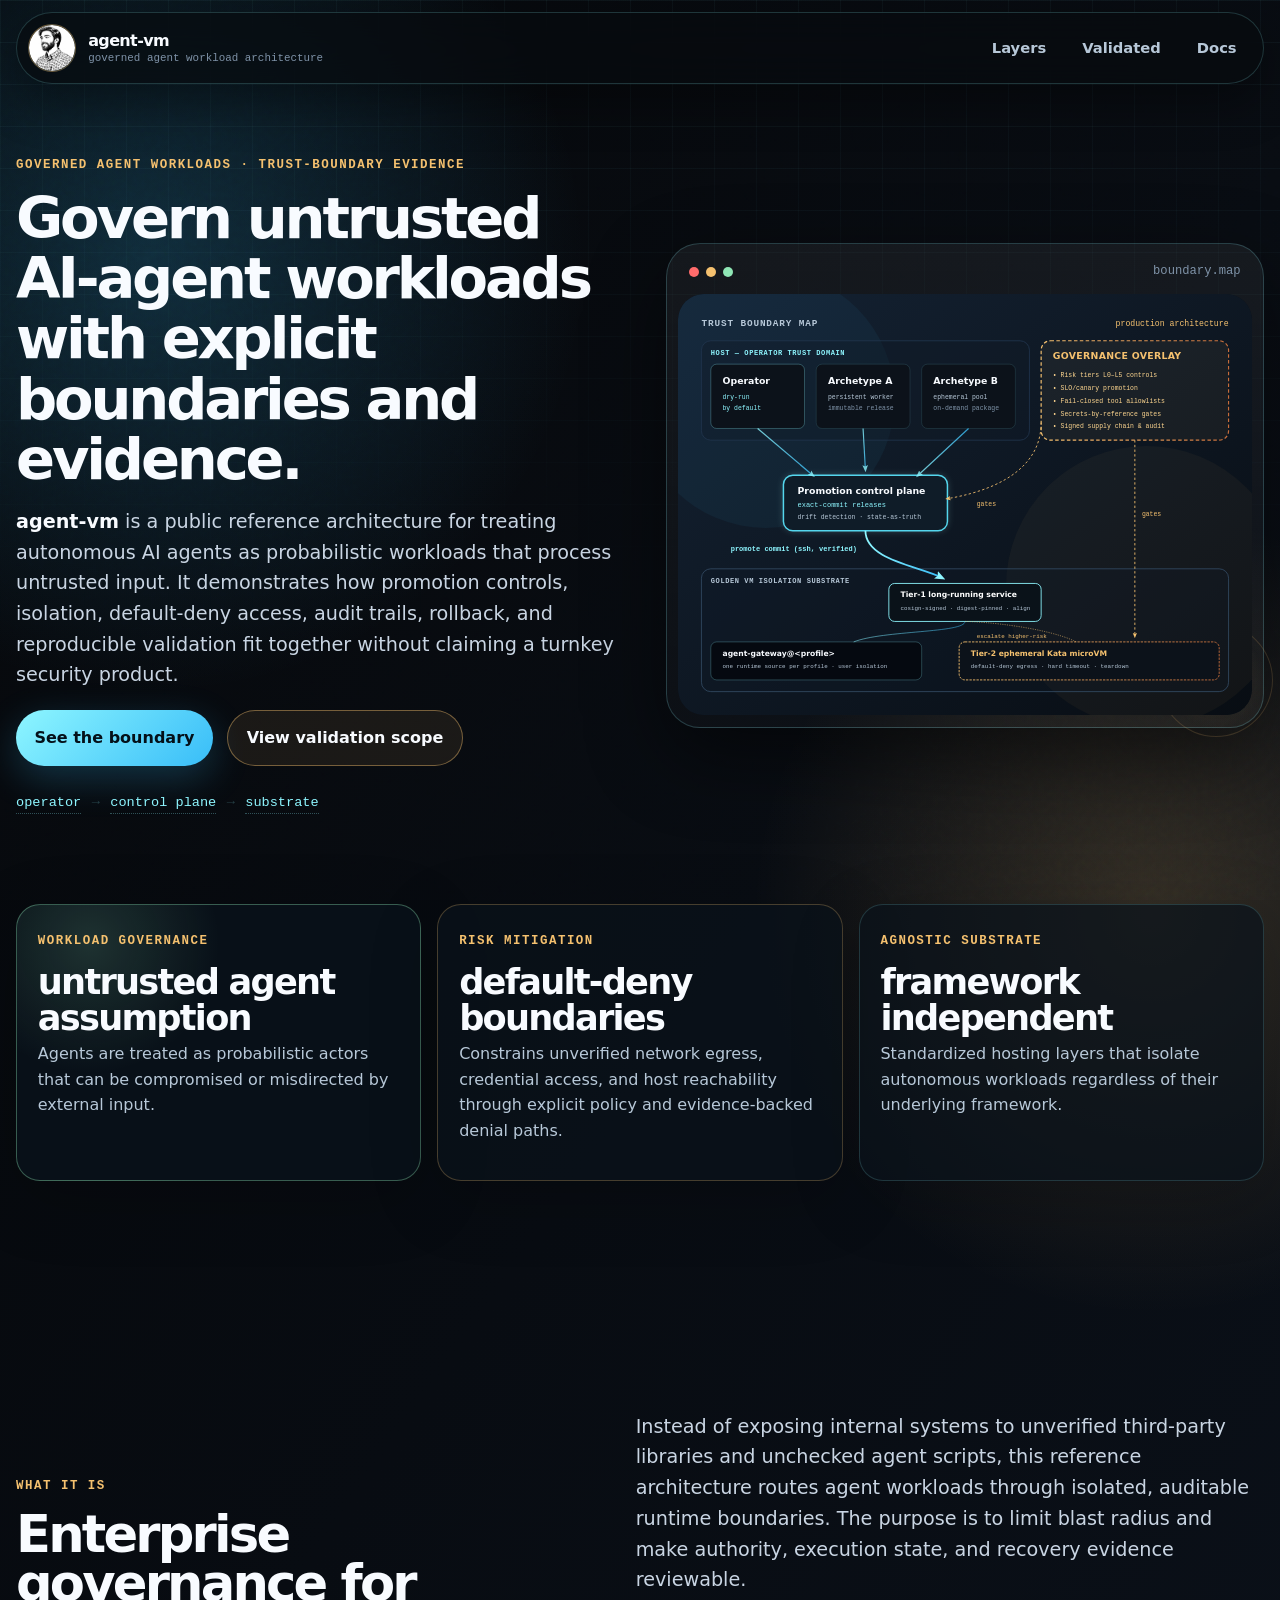
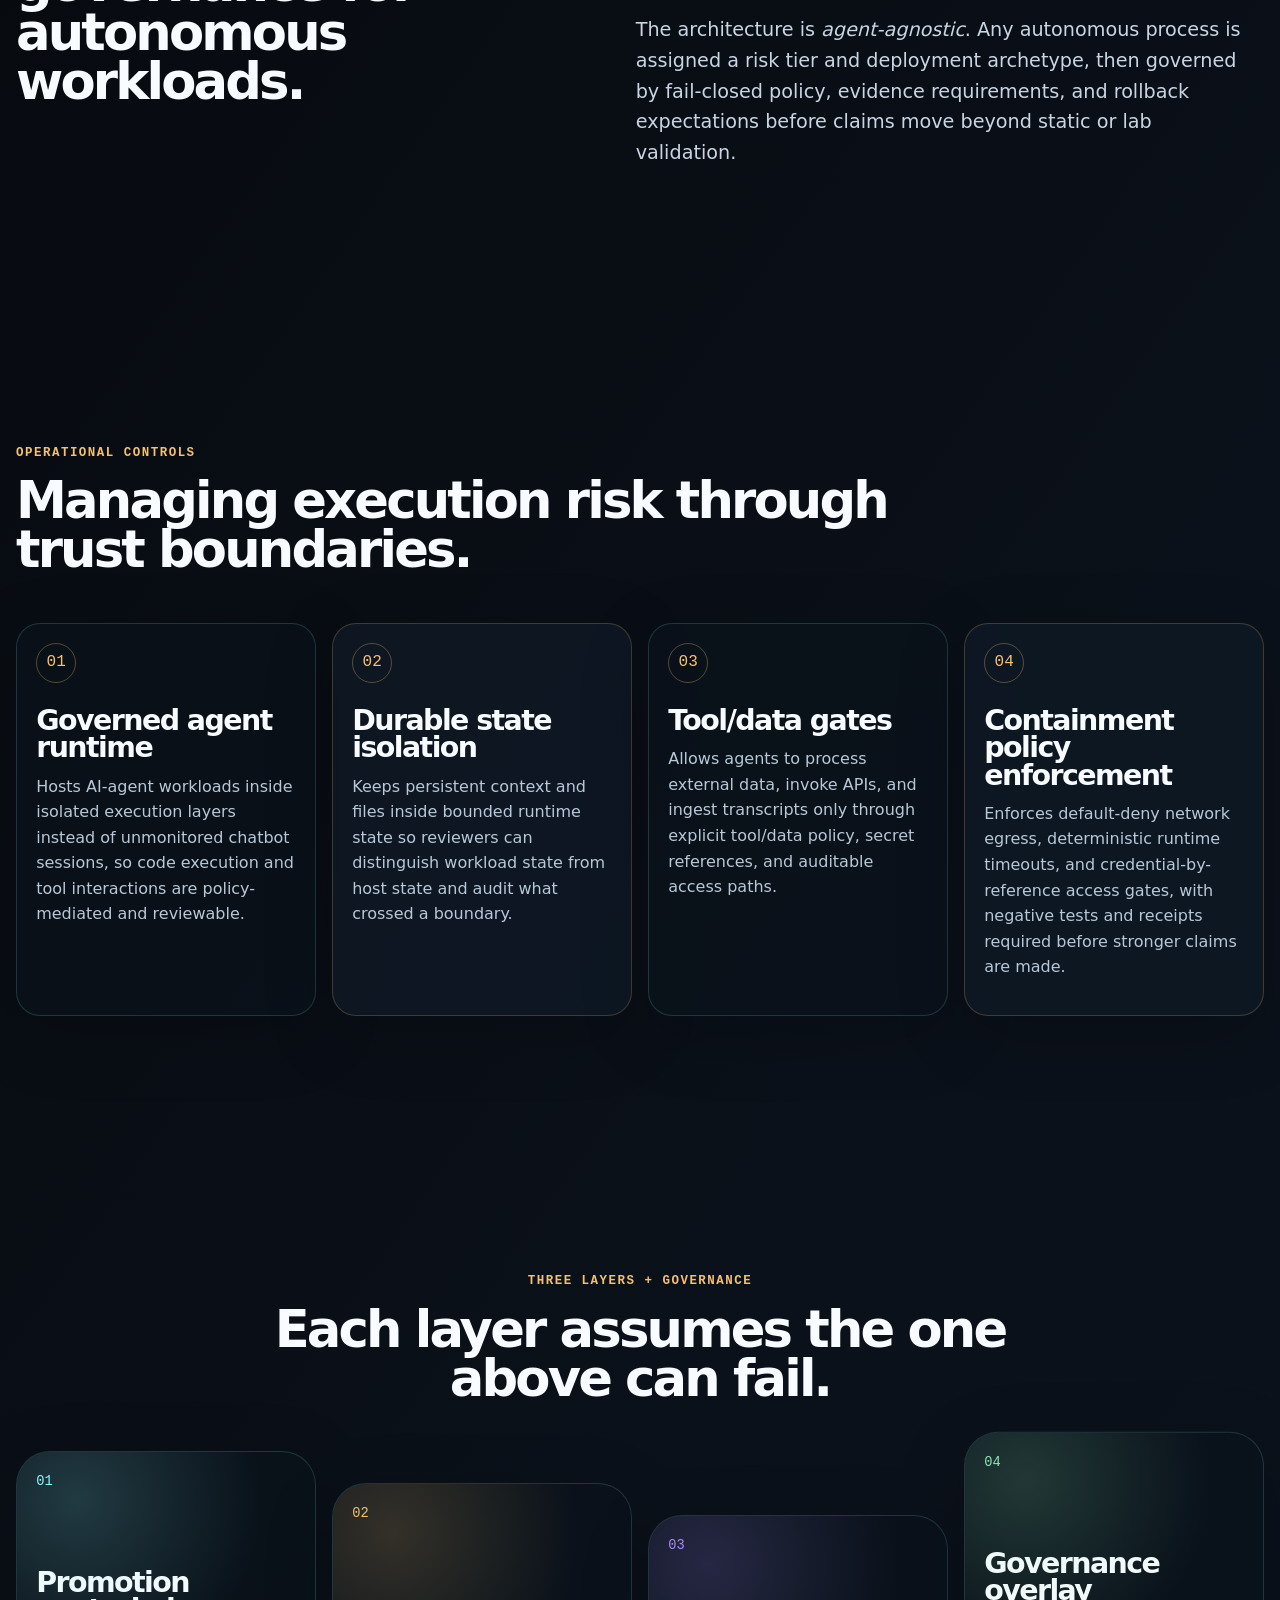
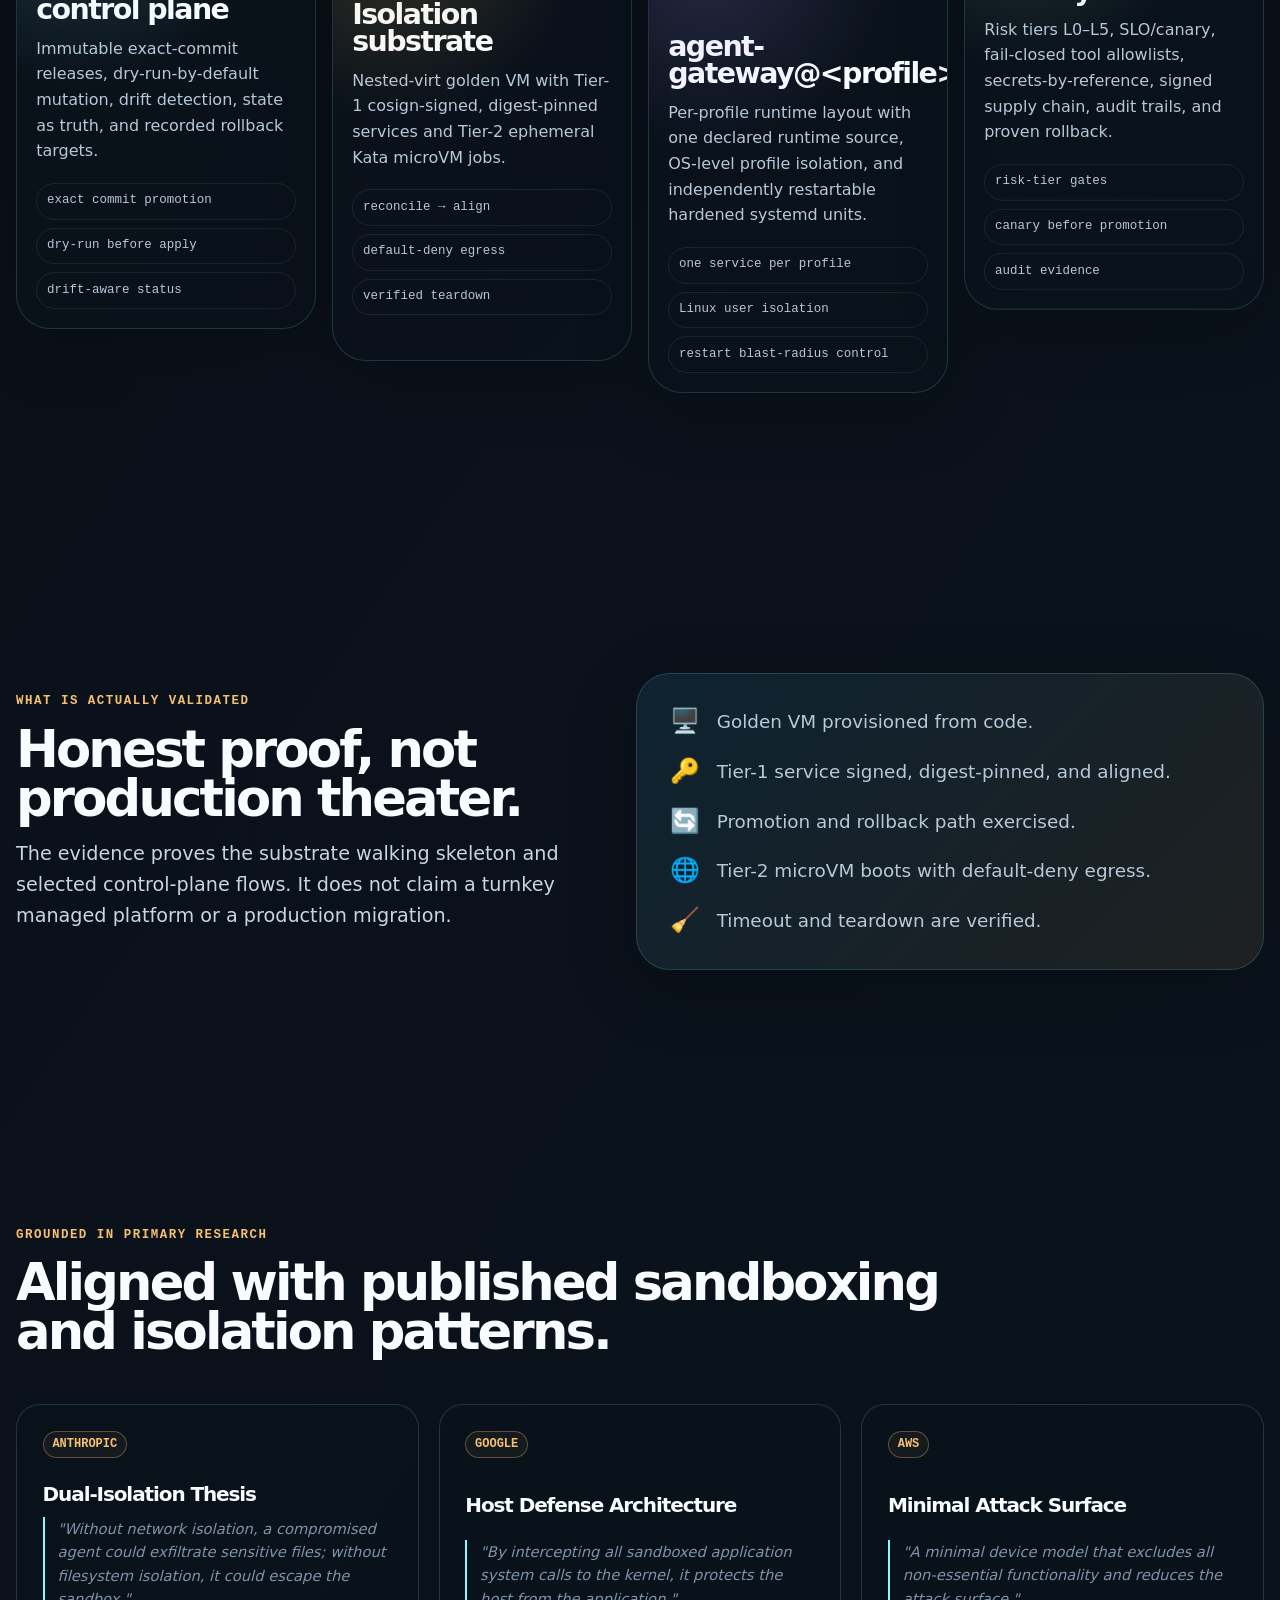
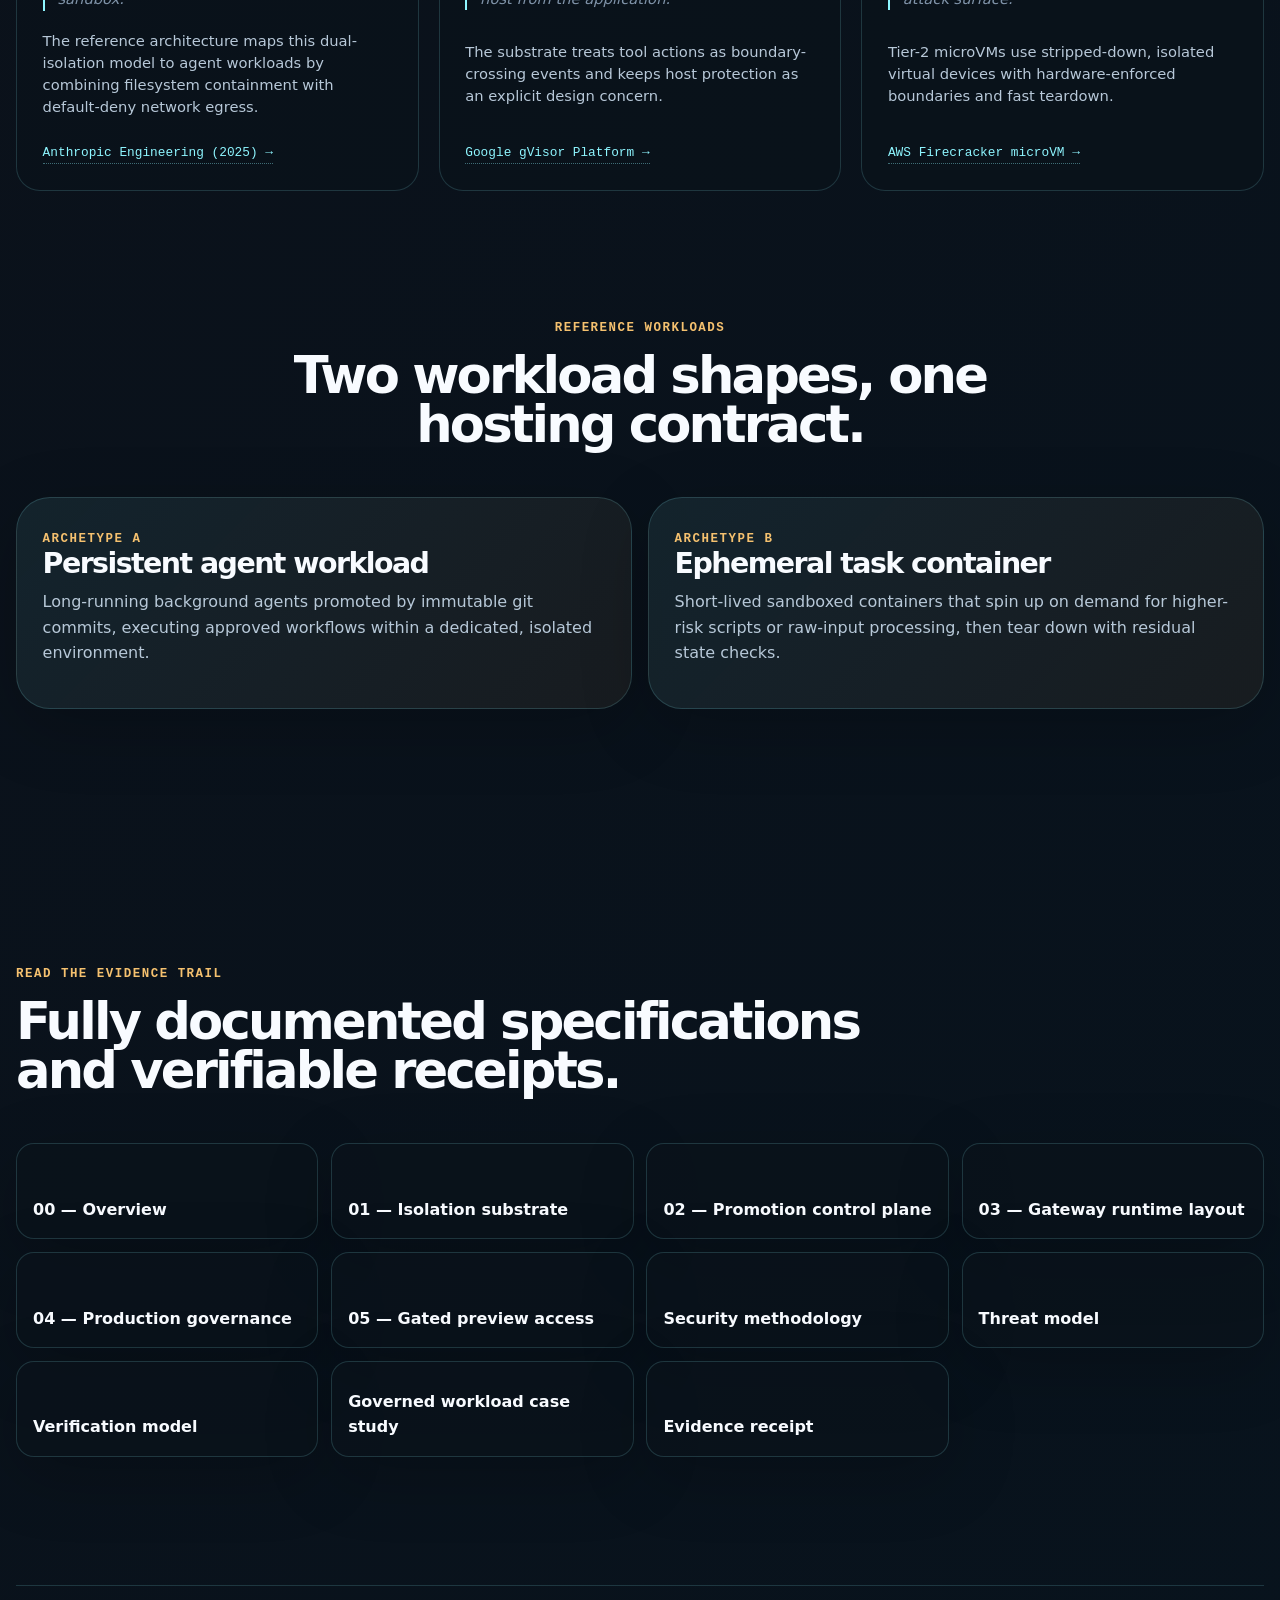
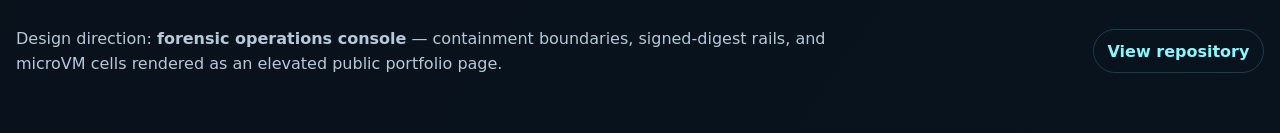
==== commit 581ae1c2: "docs: refine governed workload positioning" ====
--- a/site/index.html
+++ b/site/index.html
@@ -5,9 +5,9 @@
     <meta name="viewport" content="width=device-width, initial-scale=1" />
     <meta
       name="description"
-      content="agent-vm is a secure, agent-agnostic platform skeleton for hosting multiple AI agents as untrusted workloads."
+      content="agent-vm is a public reference architecture for governing untrusted autonomous AI-agent workloads with explicit trust boundaries, rollback, audit, and validation evidence."
     />
-    <title>agent-vm — secure multi-agent hosting skeleton</title>
+    <title>agent-vm — governed agent workload architecture</title>
     <link rel="stylesheet" href="styles.css" />
     <link rel="icon" href="favicon.ico" sizes="any" />
     <link rel="icon" href="favicon-32x32.png" type="image/png" />
@@ -28,7 +28,7 @@
           </a>
           <a class="brand-copy" href="#top" aria-label="agent-vm home">
             <span>agent-vm</span>
-            <small>controlled agent runtime substrate</small>
+            <small>governed agent workload architecture</small>
           </a>
         </div>
         <button class="menu-toggle" id="menu-toggle" aria-label="Toggle navigation" aria-expanded="false">
@@ -53,10 +53,10 @@
     <main id="main">
       <section id="top" class="hero section-grid" aria-labelledby="hero-title">
         <div class="hero-copy">
-          <p class="eyebrow">isolated agent sandbox · execution-risk containment</p>
-          <h1 id="hero-title">Host AI agents securely inside a persistent, isolated sandbox.</h1>
+          <p class="eyebrow">governed agent workloads · trust-boundary evidence</p>
+          <h1 id="hero-title">Govern untrusted AI-agent workloads with explicit boundaries and evidence.</h1>
           <p class="hero-lede">
-            <strong>agent-vm</strong> is a framework-agnostic sandbox system designed specifically for AI agents, allowing them to work securely inside a persistent, isolated environment that mitigates execution risks and prevents credential or network leakage.
+            <strong>agent-vm</strong> is a public reference architecture for treating autonomous AI agents as probabilistic workloads that process untrusted input. It demonstrates how promotion controls, isolation, default-deny access, audit trails, rollback, and reproducible validation fit together without claiming a turnkey security product.
           </p>
           <div class="hero-actions">
             <a class="button primary" href="#architecture">See the boundary</a>
@@ -83,14 +83,14 @@
             <code>boundary.map</code>
           </div>
           <h2 id="diagram-title" class="sr-only">Architecture trust boundary diagram</h2>
-          <button class="diagram-trigger" id="diagram-trigger" aria-label="Zoom trust boundary map">
+          <button class="diagram-trigger" id="diagram-trigger" aria-label="Expand trust boundary map">
             <img
               src="assets/trust-boundary.svg"
               alt="Operator requests pass through a promotion control plane into an isolation substrate, with governance gates for signed services and teardown jobs."
             />
-            <span class="zoom-indicator">
+            <span class="expand-indicator">
               <svg width="14" height="14" viewBox="0 0 24 24" fill="none" stroke="currentColor" stroke-width="2.5" stroke-linecap="round" stroke-linejoin="round"><circle cx="11" cy="11" r="8"></circle><line x1="21" y1="21" x2="16.65" y2="16.65"></line><line x1="11" y1="8" x2="11" y2="14"></line><line x1="8" y1="11" x2="14" y2="11"></line></svg>
-              Click to expand
+              Expand
             </span>
           </button>
         </aside>
@@ -98,62 +98,62 @@
 
       <section class="proof-strip" aria-label="Agnostic agent sandbox purpose">
         <div>
-          <span class="proof-kicker">agent containment</span>
-          <strong>secure agent sandboxing</strong>
-          <p>A hardened virtual environment designed specifically to contain AI agents, allowing them to execute code and operate tools safely.</p>
+          <span class="proof-kicker">workload governance</span>
+          <strong>untrusted agent assumption</strong>
+          <p>Agents are treated as probabilistic actors that can be compromised or misdirected by external input.</p>
         </div>
         <div>
           <span class="proof-kicker">risk mitigation</span>
           <strong>default-deny boundaries</strong>
-          <p>Prevents unverified network egress, credential leakage, and unauthorized host access during agent execution.</p>
+          <p>Constrains unverified network egress, credential access, and host reachability through explicit policy and evidence-backed denial paths.</p>
         </div>
         <div>
           <span class="proof-kicker">agnostic substrate</span>
           <strong>framework independent</strong>
-          <p>Standardized hosting layers that isolate any digital worker or autonomous process, regardless of its underlying framework.</p>
+          <p>Standardized hosting layers that isolate autonomous workloads regardless of their underlying framework.</p>
         </div>
       </section>
 
       <section id="architecture" class="narrative section-grid compact" aria-labelledby="what-title">
         <div>
           <p class="eyebrow">what it is</p>
-          <h2 id="what-title">Enterprise containment for autonomous digital workers.</h2>
+          <h2 id="what-title">Enterprise governance for autonomous workloads.</h2>
         </div>
         <div class="copy-block">
           <p>
-            Instead of exposing internal networks to unverified third-party libraries and unchecked agent scripts, this substrate runs digital workers inside an isolated, highly-auditable virtual sandbox. This ensures all file system operations and execution tasks remain safely contained within VM boundaries.
+            Instead of exposing internal systems to unverified third-party libraries and unchecked agent scripts, this reference architecture routes agent workloads through isolated, auditable runtime boundaries. The purpose is to limit blast radius and make authority, execution state, and recovery evidence reviewable.
           </p>
           <p>
-            The architecture is completely <em>agent-agnostic</em>. Any autonomous process is assigned a risk tier and runs in a hardened, default-deny hosting container. This allows the agent to safely compile software, run tests, and process raw assets without risking host-level intrusion or data exfiltration.
+            The architecture is <em>agent-agnostic</em>. Any autonomous process is assigned a risk tier and deployment archetype, then governed by fail-closed policy, evidence requirements, and rollback expectations before claims move beyond static or lab validation.
           </p>
         </div>
       </section>
 
       <section class="risk-section" aria-labelledby="risk-title">
         <div class="section-heading">
-          <p class="eyebrow">sandbox capabilities</p>
-          <h2 id="risk-title">Eliminating execution risk at the infrastructure layer.</h2>
+          <p class="eyebrow">operational controls</p>
+          <h2 id="risk-title">Managing execution risk through trust boundaries.</h2>
         </div>
         <div class="risk-grid">
           <article>
             <span class="risk-code">01</span>
-            <h3>Hardened agent runtime</h3>
-            <p>Hosts AI agents within secure, isolated execution sandboxes instead of unmonitored chatbot interfaces, ensuring all code execution and tool interactions are strictly confined.</p>
+            <h3>Governed agent runtime</h3>
+            <p>Hosts AI-agent workloads inside isolated execution layers instead of unmonitored chatbot sessions, so code execution and tool interactions are policy-mediated and reviewable.</p>
           </article>
           <article>
             <span class="risk-code">02</span>
             <h3>Durable state isolation</h3>
-            <p>Maintains persistent context and files on a secure, dedicated storage layer that is isolated from the host operating system, preventing cross-tenant leakage or unauthorized data access.</p>
+            <p>Keeps persistent context and files inside bounded runtime state so reviewers can distinguish workload state from host state and audit what crossed a boundary.</p>
           </article>
           <article>
             <span class="risk-code">03</span>
-            <h3>Secure tool execution</h3>
-            <p>Allows agents to process external data, invoke APIs, and ingest transcripts locally on the VM substrate, satisfying strict data governance and regulatory compliance.</p>
+            <h3>Tool/data gates</h3>
+            <p>Allows agents to process external data, invoke APIs, and ingest transcripts only through explicit tool/data policy, secret references, and auditable access paths.</p>
           </article>
           <article>
             <span class="risk-code">04</span>
             <h3>Containment policy enforcement</h3>
-            <p>Enforces default-deny network egress, deterministic runtime timeouts, and credential-by-reference access gates to completely eliminate exfiltration and host takeover risks.</p>
+            <p>Enforces default-deny network egress, deterministic runtime timeouts, and credential-by-reference access gates, with negative tests and receipts required before stronger claims are made.</p>
           </article>
         </div>
       </section>
@@ -207,7 +207,7 @@
             <span class="layer-number">04</span>
             <h3>Governance overlay</h3>
             <p>
-              Risk tiers L0–L5, SLO/canary, fail-closed MCP tool allowlists, secrets-by-reference,
+              Risk tiers L0–L5, SLO/canary, fail-closed tool allowlists, secrets-by-reference,
               signed supply chain, audit trails, and proven rollback.
             </p>
             <ul>
@@ -242,7 +242,7 @@
       <section class="research" aria-labelledby="research-title">
         <div class="section-heading">
           <p class="eyebrow">grounded in primary research</p>
-          <h2 id="research-title">Aligned with frontier safety standards.</h2>
+          <h2 id="research-title">Aligned with published sandboxing and isolation patterns.</h2>
         </div>
         <div class="research-grid">
           <article class="research-card">
@@ -252,7 +252,7 @@
               "Without network isolation, a compromised agent could exfiltrate sensitive files; without filesystem isolation, it could escape the sandbox."
             </blockquote>
             <p>
-              Our architecture implements exactly this dual-isolation model, combining filesystem containment with default-deny network egress.
+              The reference architecture maps this dual-isolation model to agent workloads by combining filesystem containment with default-deny network egress.
             </p>
             <a href="https://www.anthropic.com/engineering/claude-code-sandboxing" class="citation-link" target="_blank" rel="noopener">Anthropic Engineering (2025) →</a>
           </article>
@@ -263,7 +263,7 @@
               "By intercepting all sandboxed application system calls to the kernel, it protects the host from the application."
             </blockquote>
             <p>
-              Our substrate intercepts tool actions and enforces strict host boundaries, protecting your infrastructure from untrusted code.
+              The substrate treats tool actions as boundary-crossing events and keeps host protection as an explicit design concern.
             </p>
             <a href="https://gvisor.dev/" class="citation-link" target="_blank" rel="noopener">Google gVisor Platform →</a>
           </article>
@@ -274,7 +274,7 @@
               "A minimal device model that excludes all non-essential functionality and reduces the attack surface."
             </blockquote>
             <p>
-              Our Tier-2 microVMs run on stripped-down, isolated virtual devices with hardware-enforced boundaries and fast teardown.
+              Tier-2 microVMs use stripped-down, isolated virtual devices with hardware-enforced boundaries and fast teardown.
             </p>
             <a href="https://firecracker-microvm.github.io/" class="citation-link" target="_blank" rel="noopener">AWS Firecracker microVM →</a>
           </article>
@@ -284,18 +284,18 @@
       <section class="workloads" aria-labelledby="workloads-title">
         <div class="section-heading narrow">
           <p class="eyebrow">reference workloads</p>
-          <h2 id="workloads-title">Two worker shapes, one hosting contract.</h2>
+          <h2 id="workloads-title">Two workload shapes, one hosting contract.</h2>
         </div>
         <div class="workload-grid">
           <article>
             <span class="workload-label">Archetype A</span>
-            <h3>Persistent digital worker</h3>
-            <p>Long-running background agents promoted by immutable git commits, executing complex workflows within a dedicated, isolated environment.</p>
+            <h3>Persistent agent workload</h3>
+            <p>Long-running background agents promoted by immutable git commits, executing approved workflows within a dedicated, isolated environment.</p>
           </article>
           <article>
             <span class="workload-label">Archetype B</span>
             <h3>Ephemeral task container</h3>
-            <p>Short-lived sandboxed containers that spin up on demand to execute unsafe scripts or process raw input, tearing down completely upon task completion.</p>
+            <p>Short-lived sandboxed containers that spin up on demand for higher-risk scripts or raw-input processing, then tear down with residual state checks.</p>
           </article>
         </div>
       </section>
@@ -315,6 +315,7 @@
           <a href="docs/security-methodology.html">Security methodology</a>
           <a href="docs/threat-model.html">Threat model</a>
           <a href="docs/verification.html">Verification model</a>
+          <a href="docs/evidence/governed-agent-workload-case-study.html">Governed workload case study</a>
           <a href="docs/evidence/substrate-validation-receipt.html">Evidence receipt</a>
         </div>
       </section>
--- a/site/styles.css
+++ b/site/styles.css
@@ -93,17 +93,28 @@
   top: 16px;
   left: 16px;
   z-index: 20;
-  transform: translateY(-160%);
+  width: 1px;
+  height: 1px;
+  padding: 0;
+  overflow: hidden;
+  border: 0;
+  clip: rect(0 0 0 0);
+  clip-path: inset(50%);
+  white-space: nowrap;
+}
+
+.skip-link:focus-visible {
+  width: auto;
+  height: auto;
   padding: 0.7rem 1rem;
+  overflow: visible;
   border: 1px solid var(--cyan);
   border-radius: 999px;
+  clip: auto;
+  clip-path: none;
   background: var(--ink);
   color: var(--text);
-  transition: transform 180ms ease;
-}
-
-.skip-link:focus {
-  transform: translateY(0);
+  white-space: normal;
 }
 
 .site-header {
@@ -841,7 +852,7 @@
 }
 
 /* ========================================== */
-/* DIAGRAM LIGHTBOX MODAL & ZOOM TRIGGER */
+/* DIAGRAM LIGHTBOX MODAL & EXPAND TRIGGER */
 /* ========================================== */
 
 .diagram-trigger {
@@ -867,7 +878,7 @@
   transform: scale(1.02);
 }
 
-.zoom-indicator {
+.expand-indicator {
   position: absolute;
   bottom: 16px;
   right: 16px;
@@ -887,7 +898,7 @@
   pointer-events: none;
 }
 
-.diagram-trigger:hover .zoom-indicator {
+.diagram-trigger:hover .expand-indicator {
   opacity: 1;
   transform: translateY(0);
 }
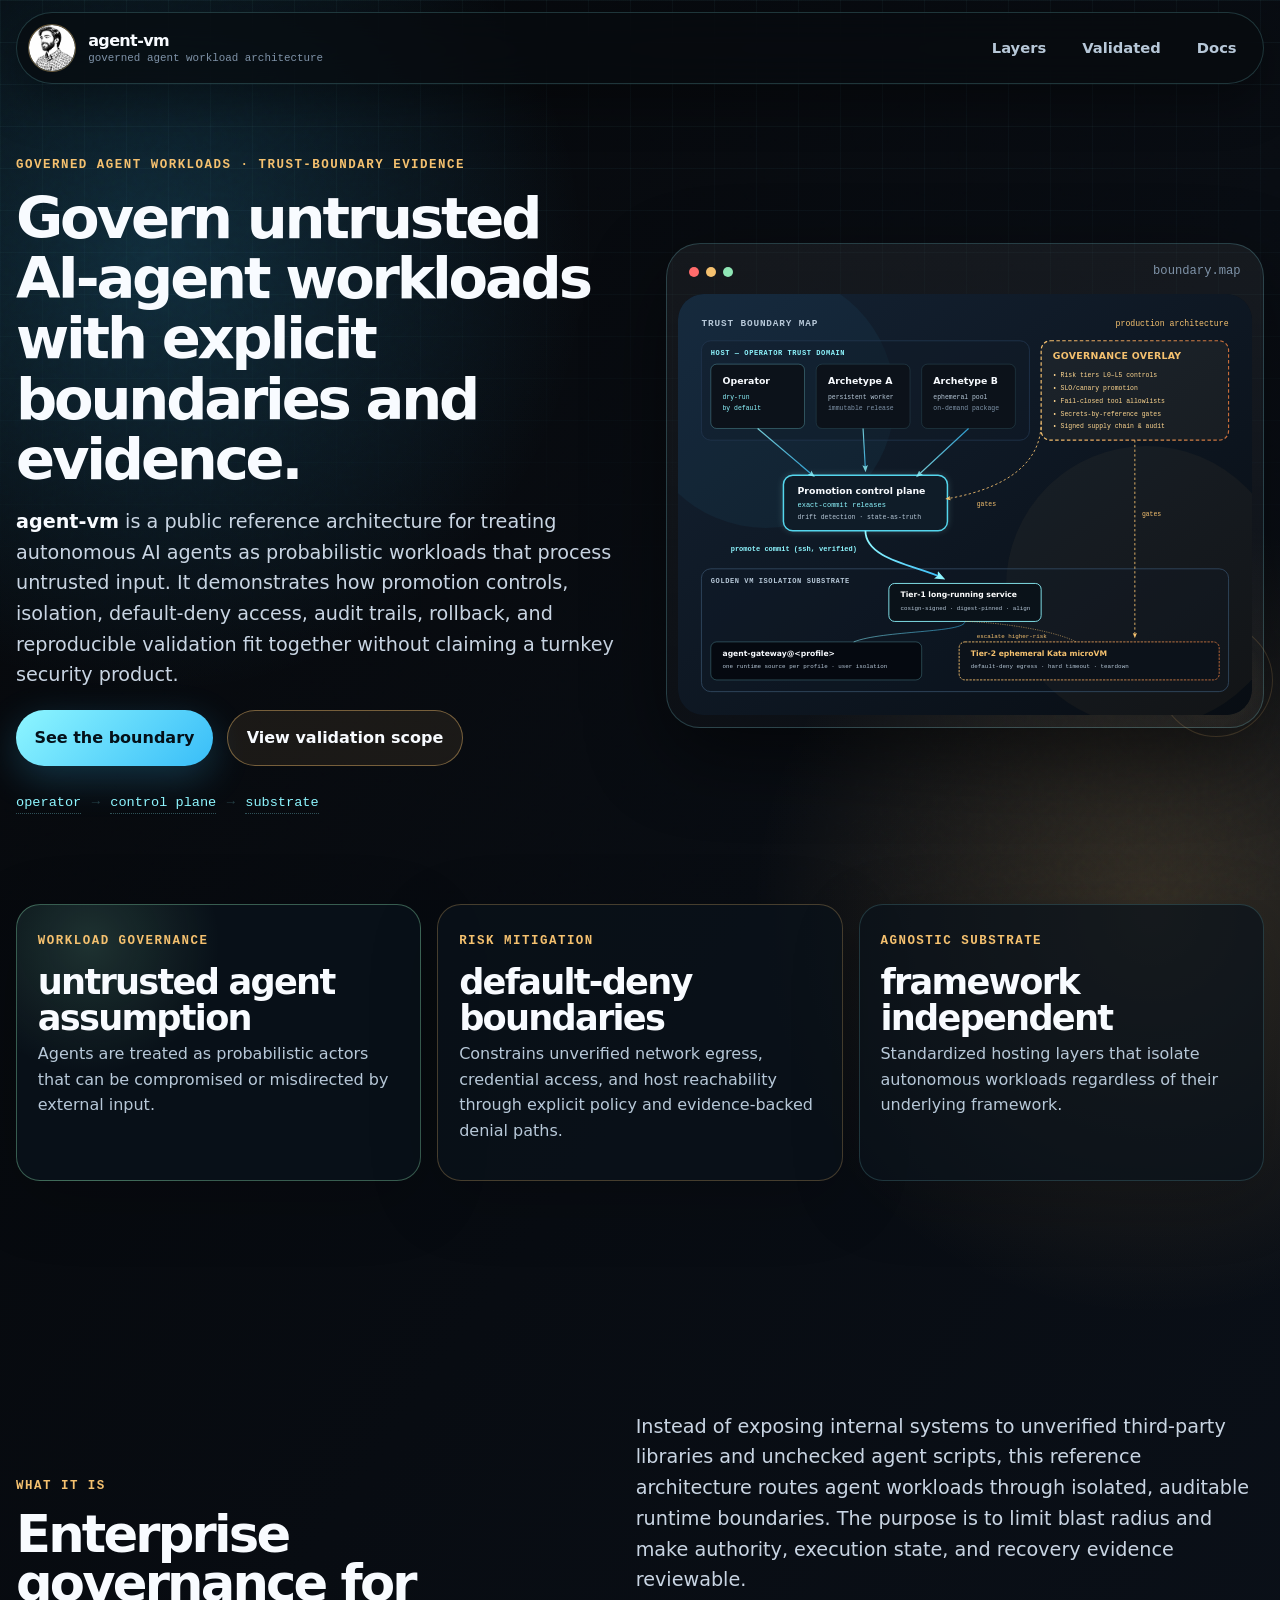
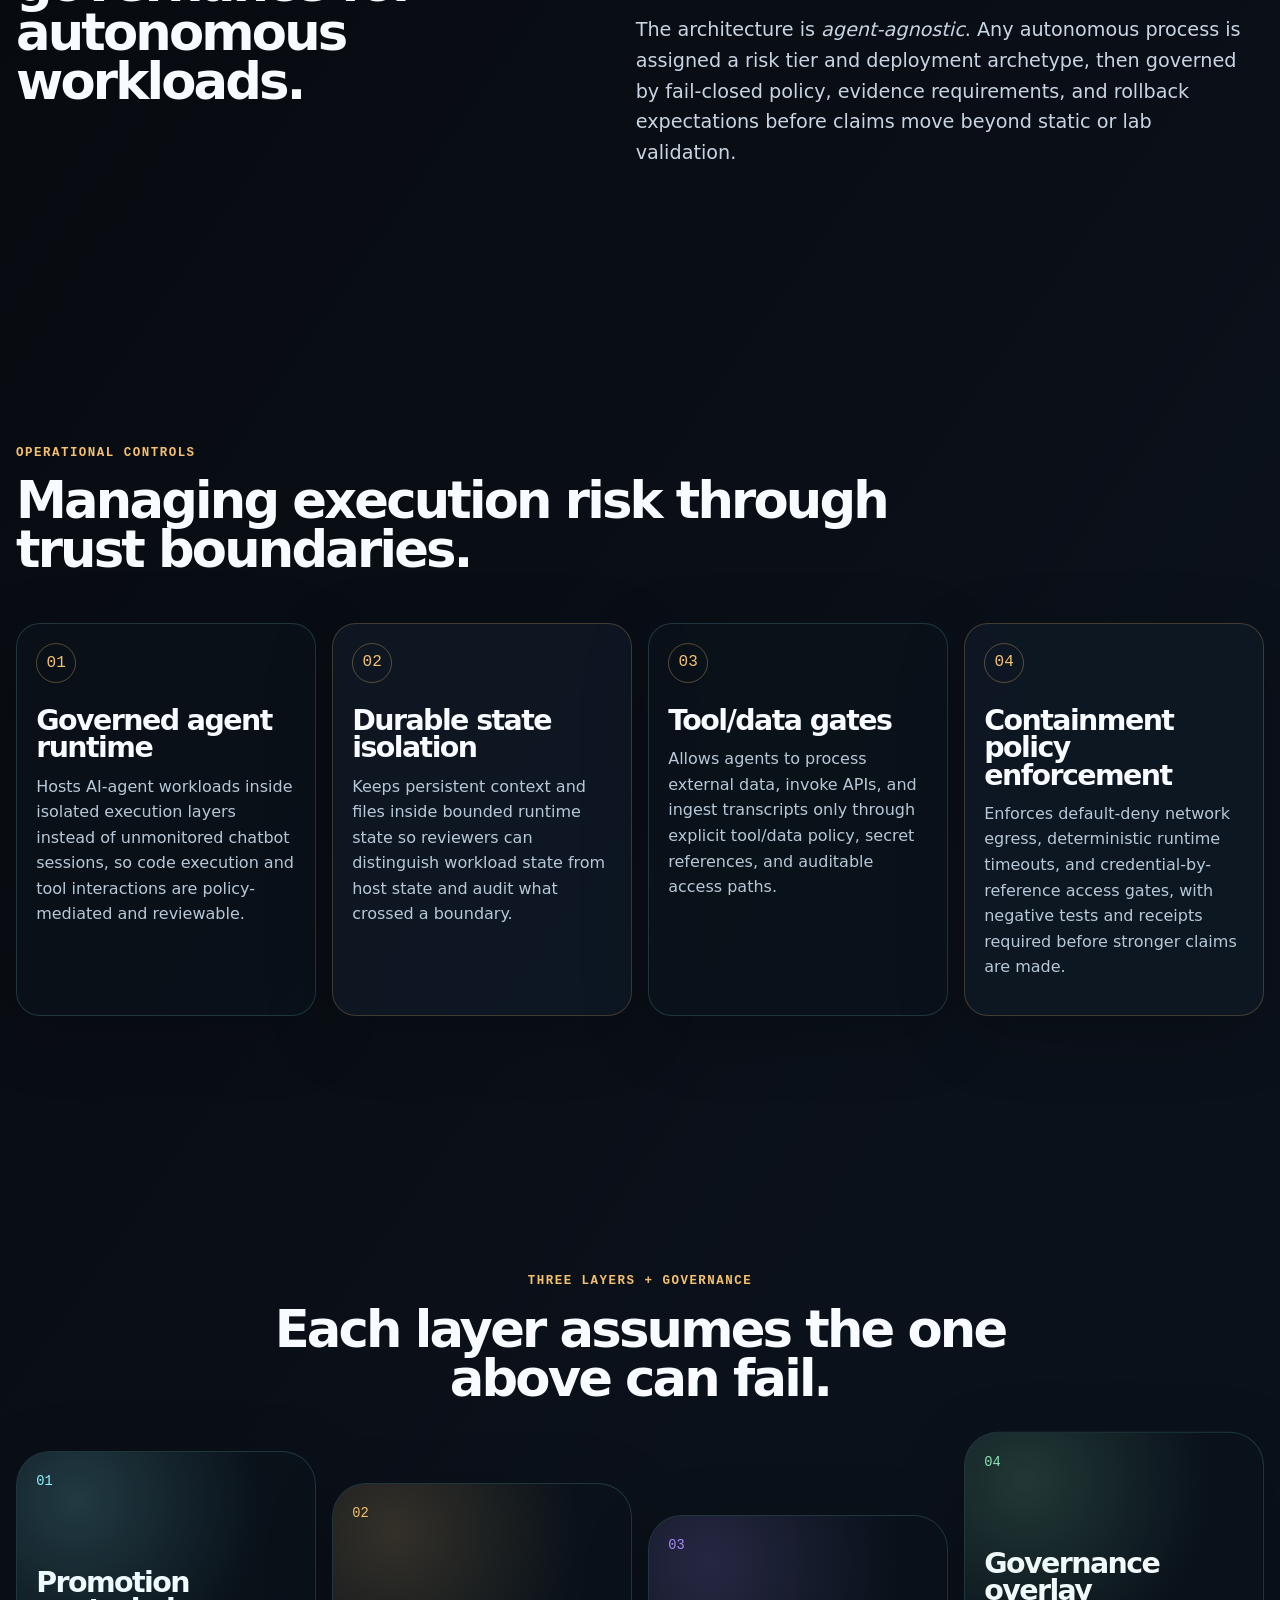
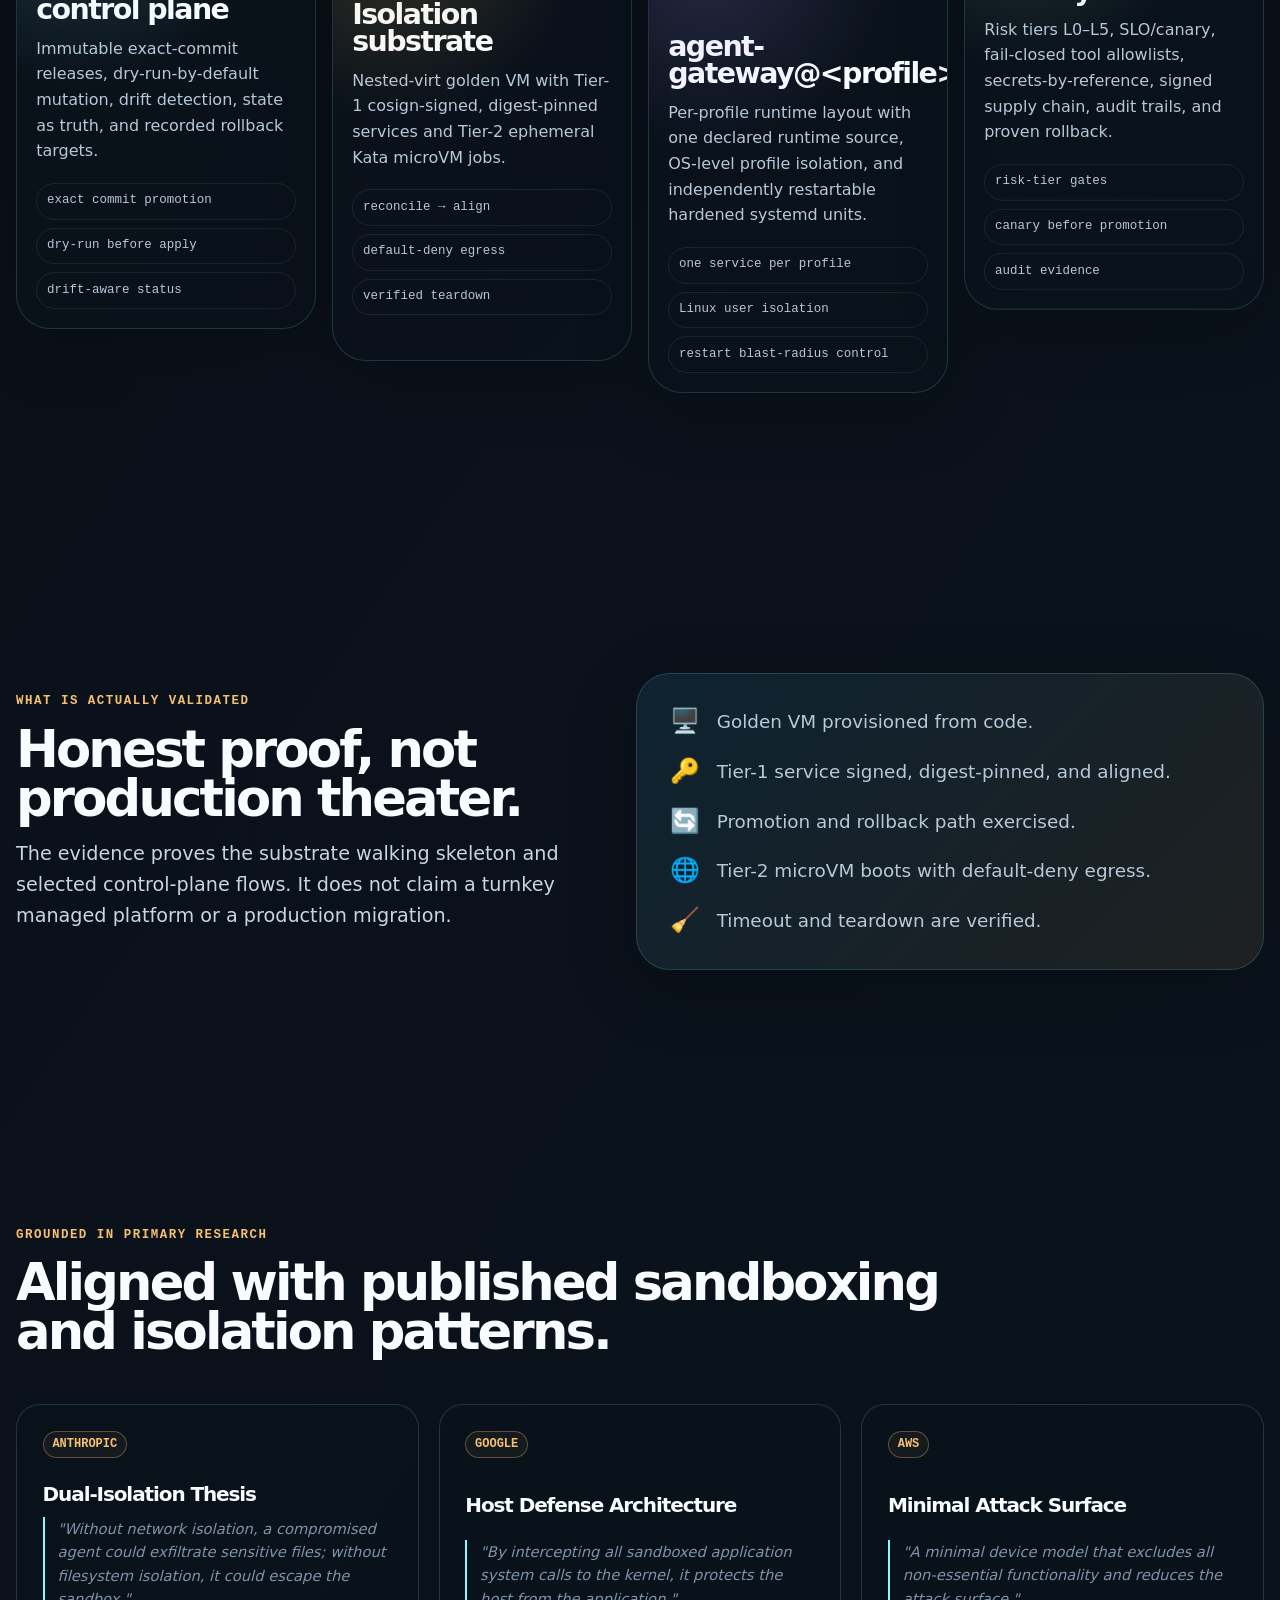
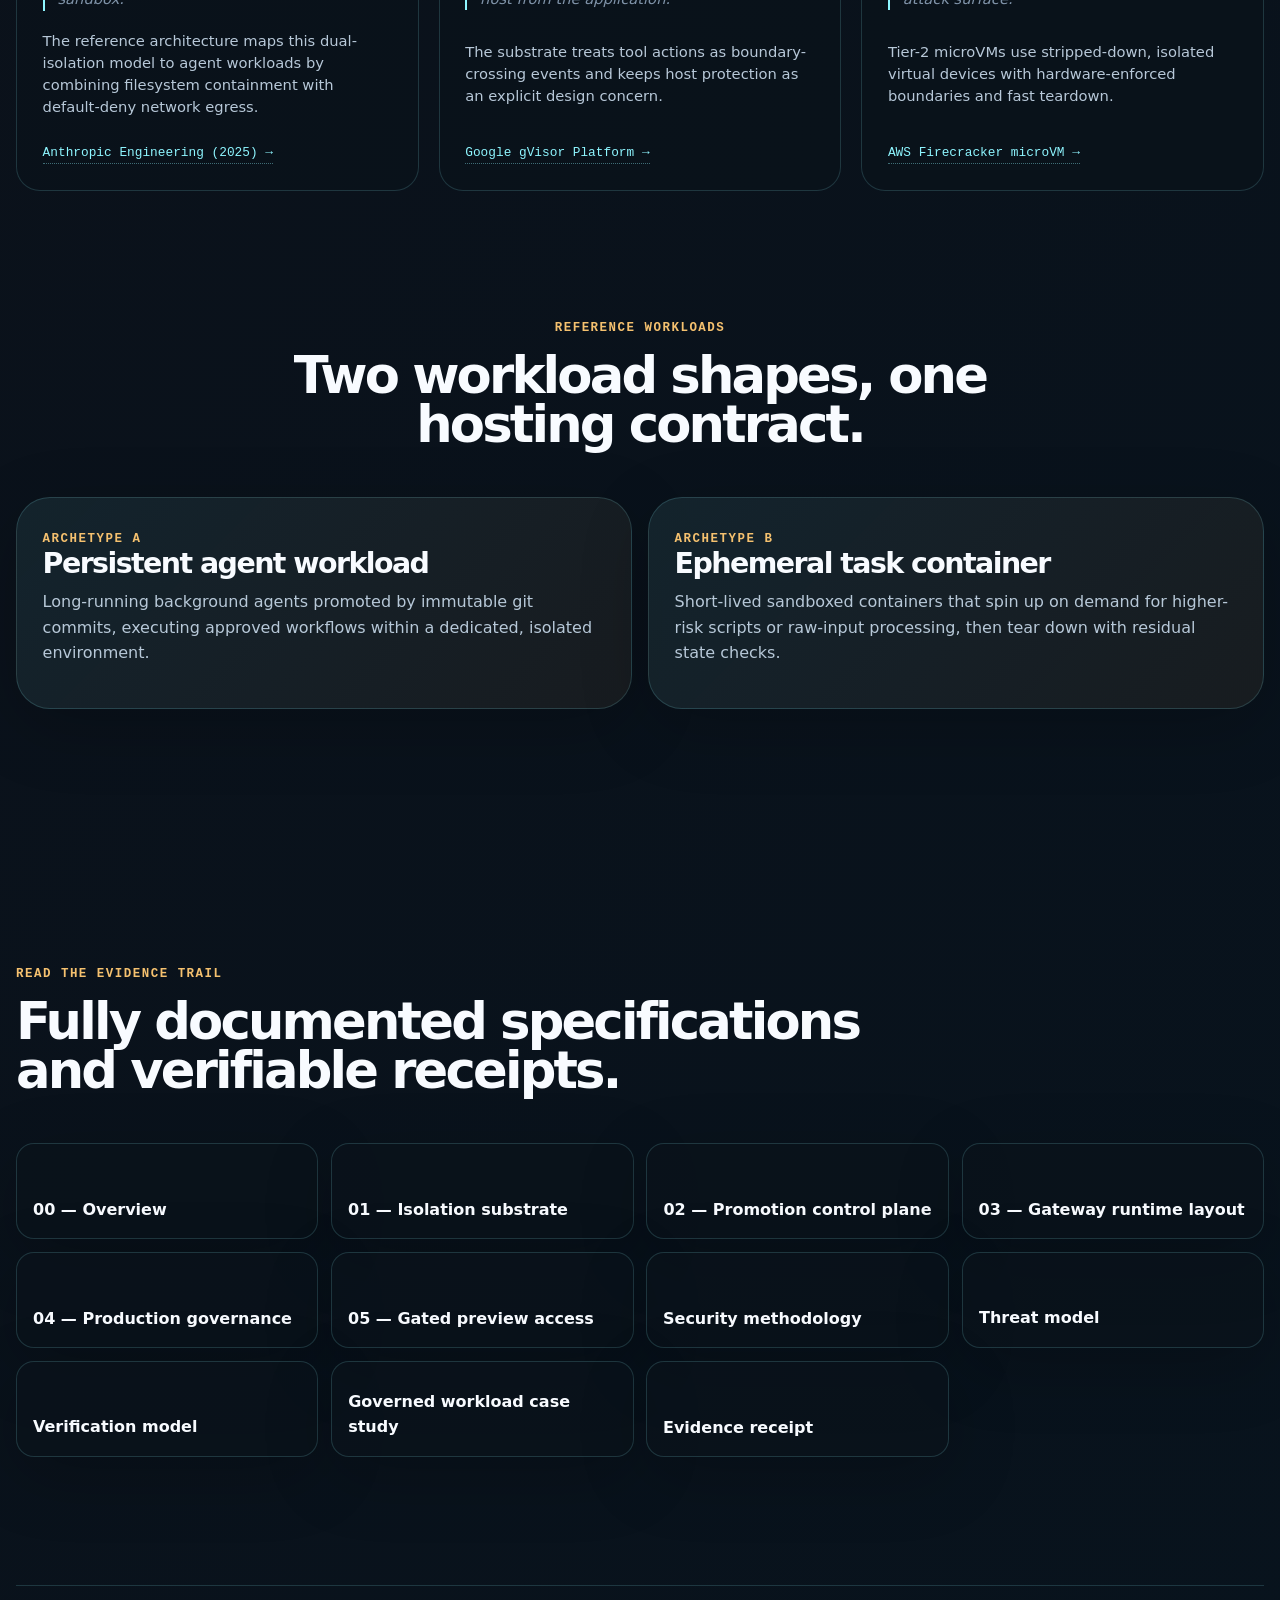
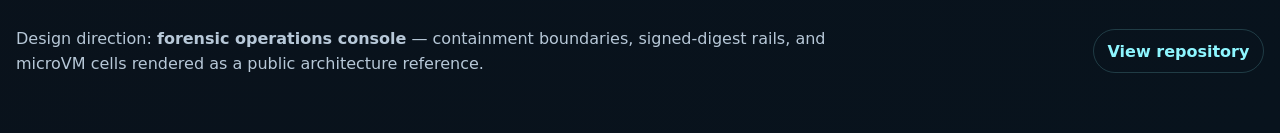
==== commit bea9a73f: "docs: remove meta positioning language" ====
--- a/site/index.html
+++ b/site/index.html
@@ -7,6 +7,14 @@
       name="description"
       content="agent-vm is a public reference architecture for governing untrusted autonomous AI-agent workloads with explicit trust boundaries, rollback, audit, and validation evidence."
     />
+    <link rel="canonical" href="https://agent-vm.sabe.dev/" />
+    <meta property="og:type" content="website" />
+    <meta property="og:title" content="agent-vm — governed agent workload architecture" />
+    <meta property="og:description" content="A public reference architecture for governing untrusted autonomous AI-agent workloads with explicit trust boundaries, rollback, audit, and validation evidence." />
+    <meta property="og:url" content="https://agent-vm.sabe.dev/" />
+    <meta name="twitter:card" content="summary" />
+    <meta name="twitter:title" content="agent-vm — governed agent workload architecture" />
+    <meta name="twitter:description" content="A public reference architecture for governing untrusted autonomous AI-agent workloads with explicit trust boundaries, rollback, audit, and validation evidence." />
     <title>agent-vm — governed agent workload architecture</title>
     <link rel="stylesheet" href="styles.css" />
     <link rel="icon" href="favicon.ico" sizes="any" />
@@ -31,7 +39,7 @@
             <small>governed agent workload architecture</small>
           </a>
         </div>
-        <button class="menu-toggle" id="menu-toggle" aria-label="Toggle navigation" aria-expanded="false">
+        <button class="menu-toggle" id="menu-toggle" aria-label="Toggle navigation" aria-expanded="false" aria-controls="nav-links">
           <svg class="icon-menu" width="20" height="20" viewBox="0 0 24 24" fill="none" stroke="currentColor" stroke-width="2.1" stroke-linecap="round" stroke-linejoin="round">
             <line x1="3" y1="12" x2="21" y2="12"></line>
             <line x1="3" y1="6" x2="21" y2="6"></line>
@@ -324,7 +332,7 @@
     <footer class="site-footer">
       <p>
         Design direction: <strong>forensic operations console</strong> — containment boundaries,
-        signed-digest rails, and microVM cells rendered as an elevated public portfolio page.
+        signed-digest rails, and microVM cells rendered as a public architecture reference.
       </p>
       <a href="https://github.com/sambegui/agent-vm">View repository</a>
     </footer>
@@ -375,16 +383,22 @@
         const trigger = document.getElementById('diagram-trigger');
         const modal = document.getElementById('diagram-modal');
         const closeBtn = document.getElementById('modal-close');
+        let lastFocusedElement = null;
         if (trigger && modal && closeBtn) {
           trigger.addEventListener('click', () => {
+            lastFocusedElement = document.activeElement;
             modal.classList.add('active');
             modal.setAttribute('aria-hidden', 'false');
             document.body.style.overflow = 'hidden'; // Lock scrolling
+            closeBtn.focus();
           });
           const closeModal = () => {
             modal.classList.remove('active');
             modal.setAttribute('aria-hidden', 'true');
             document.body.style.overflow = ''; // Unlock scrolling
+            if (lastFocusedElement && typeof lastFocusedElement.focus === 'function') {
+              lastFocusedElement.focus();
+            }
           };
           closeBtn.addEventListener('click', closeModal);
           modal.addEventListener('click', (e) => {
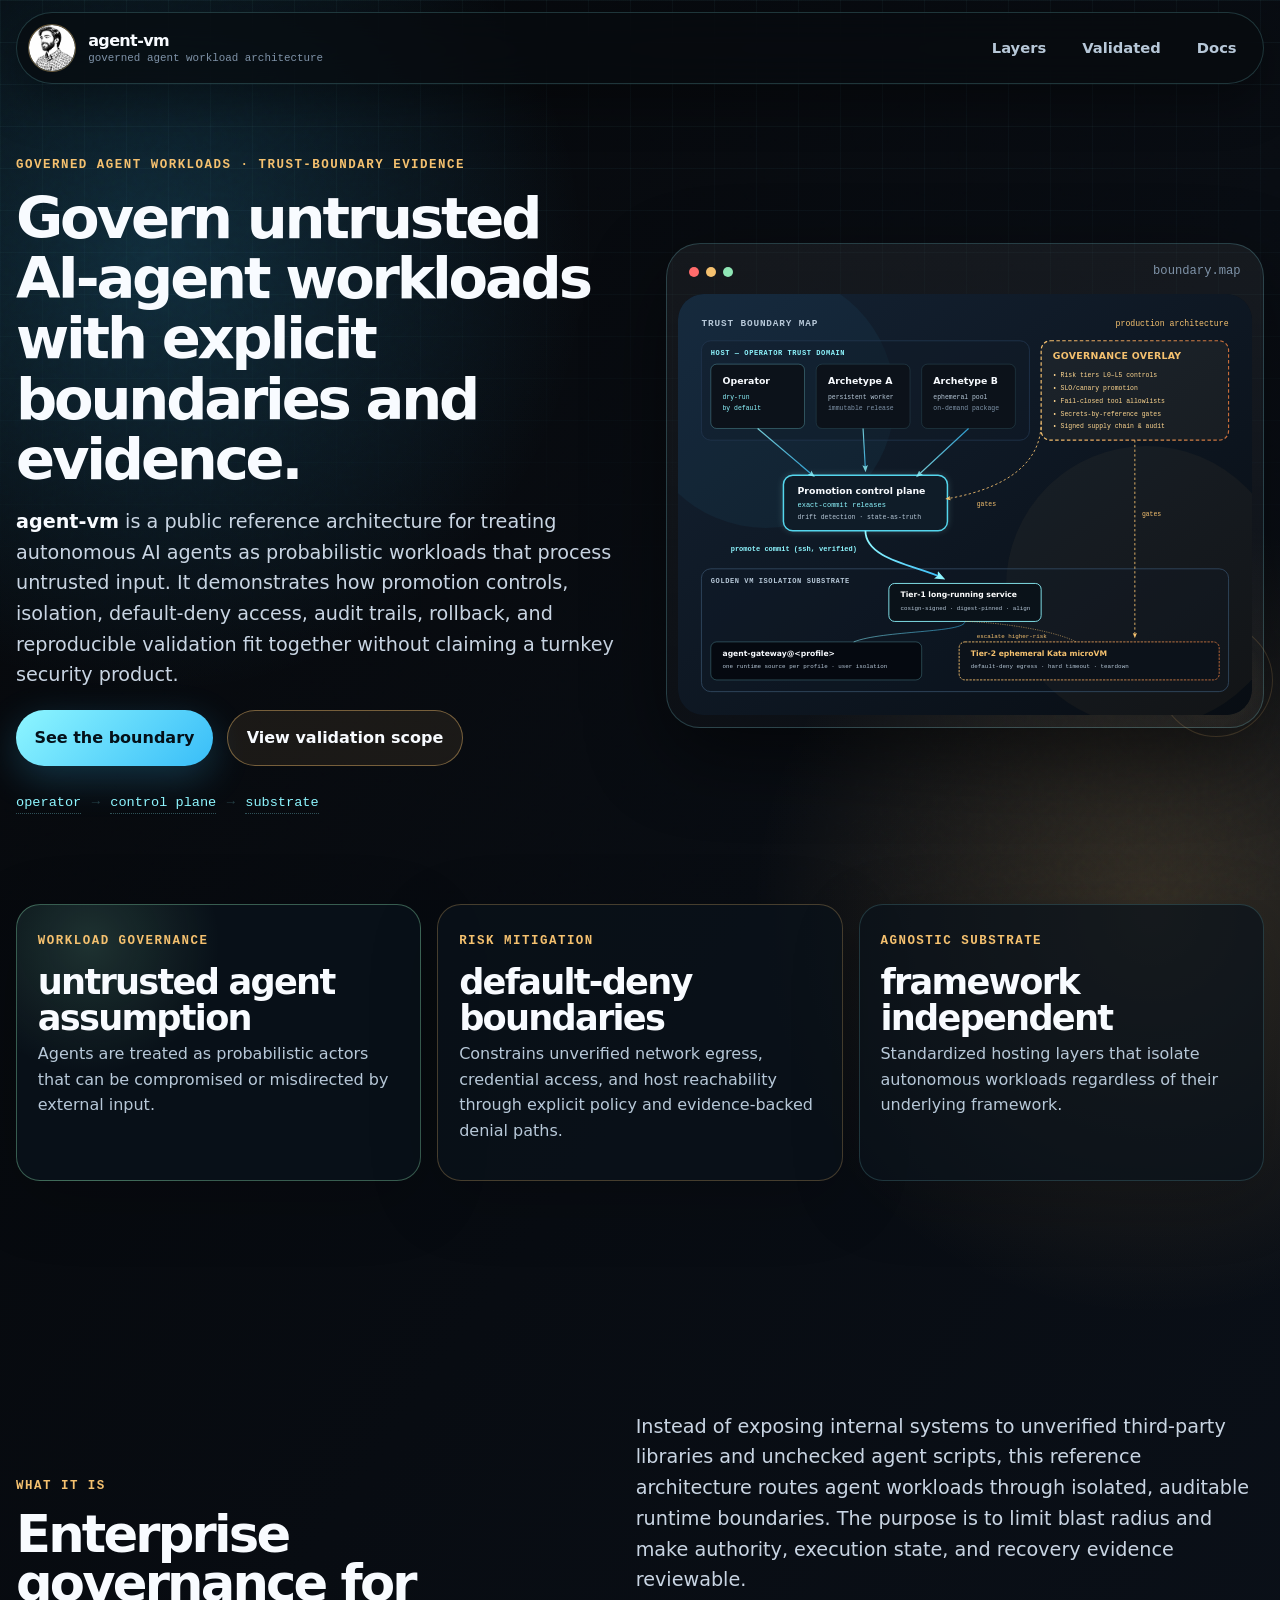
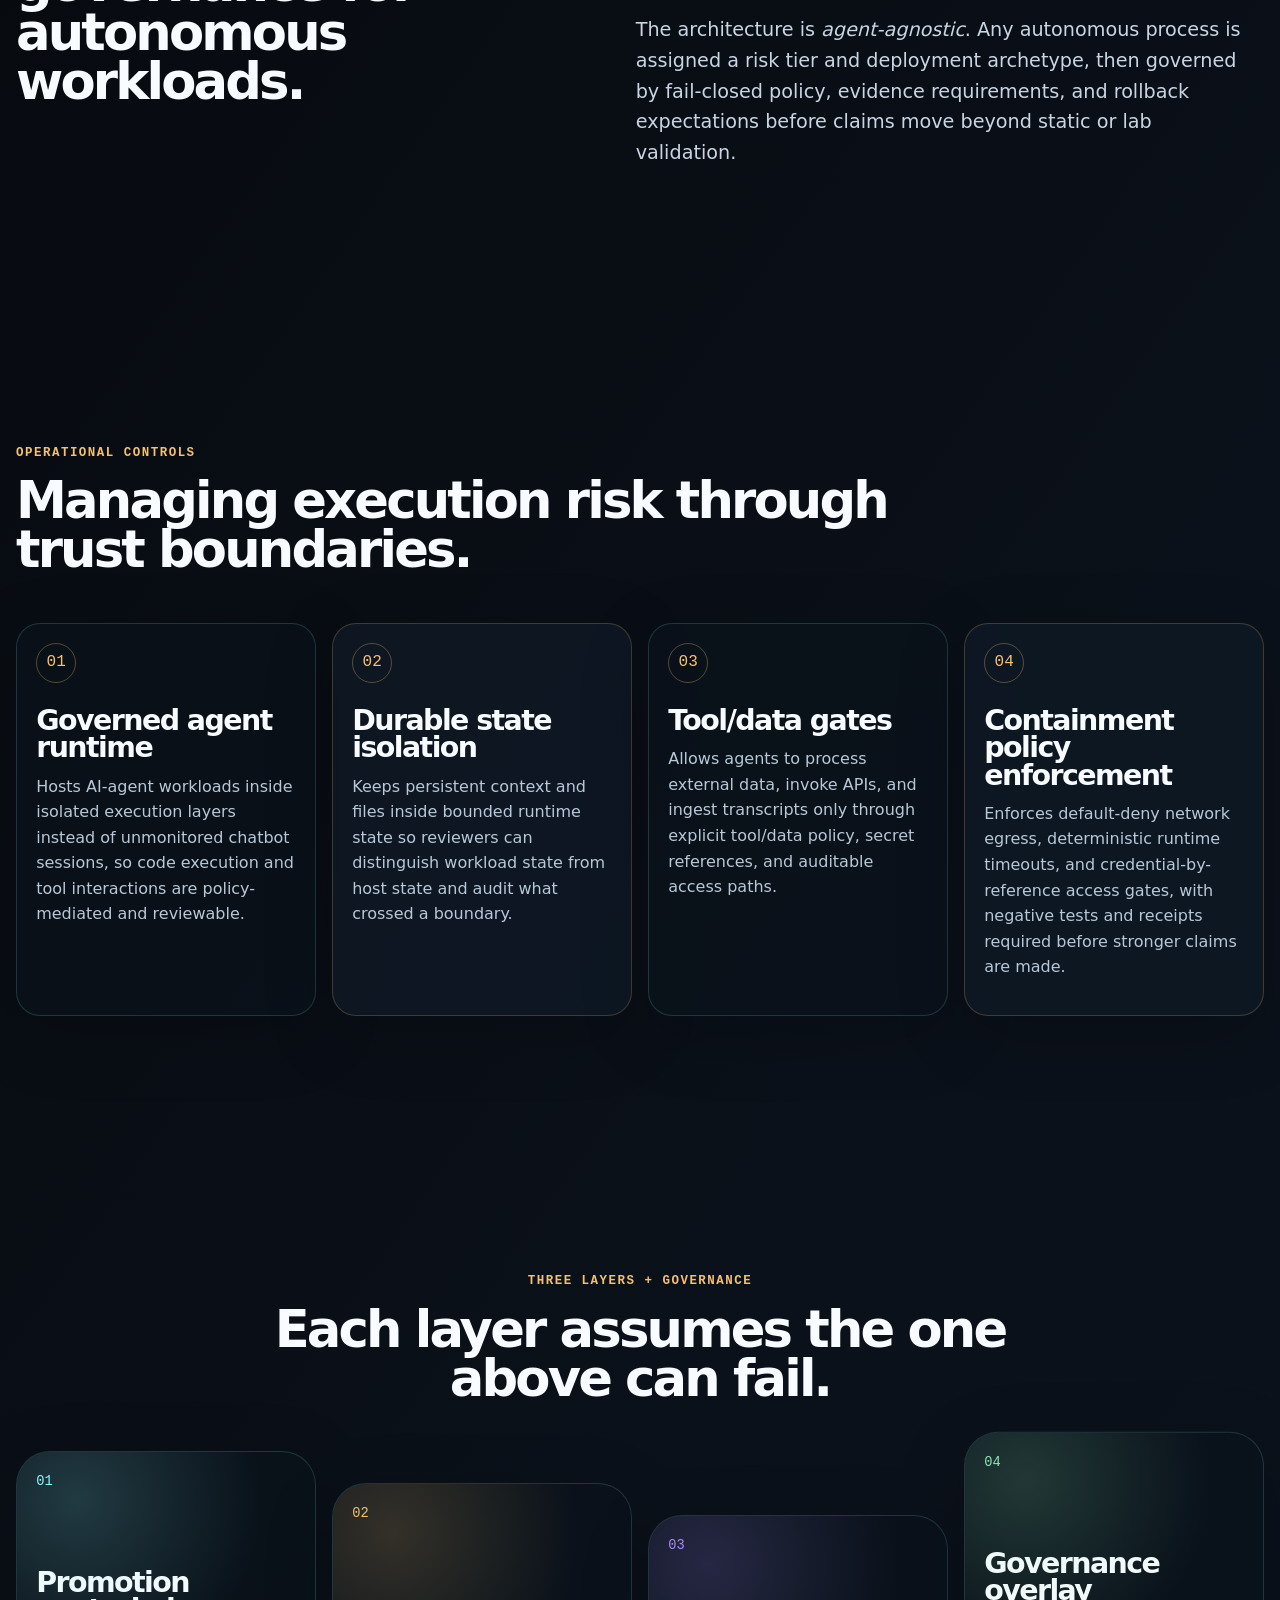
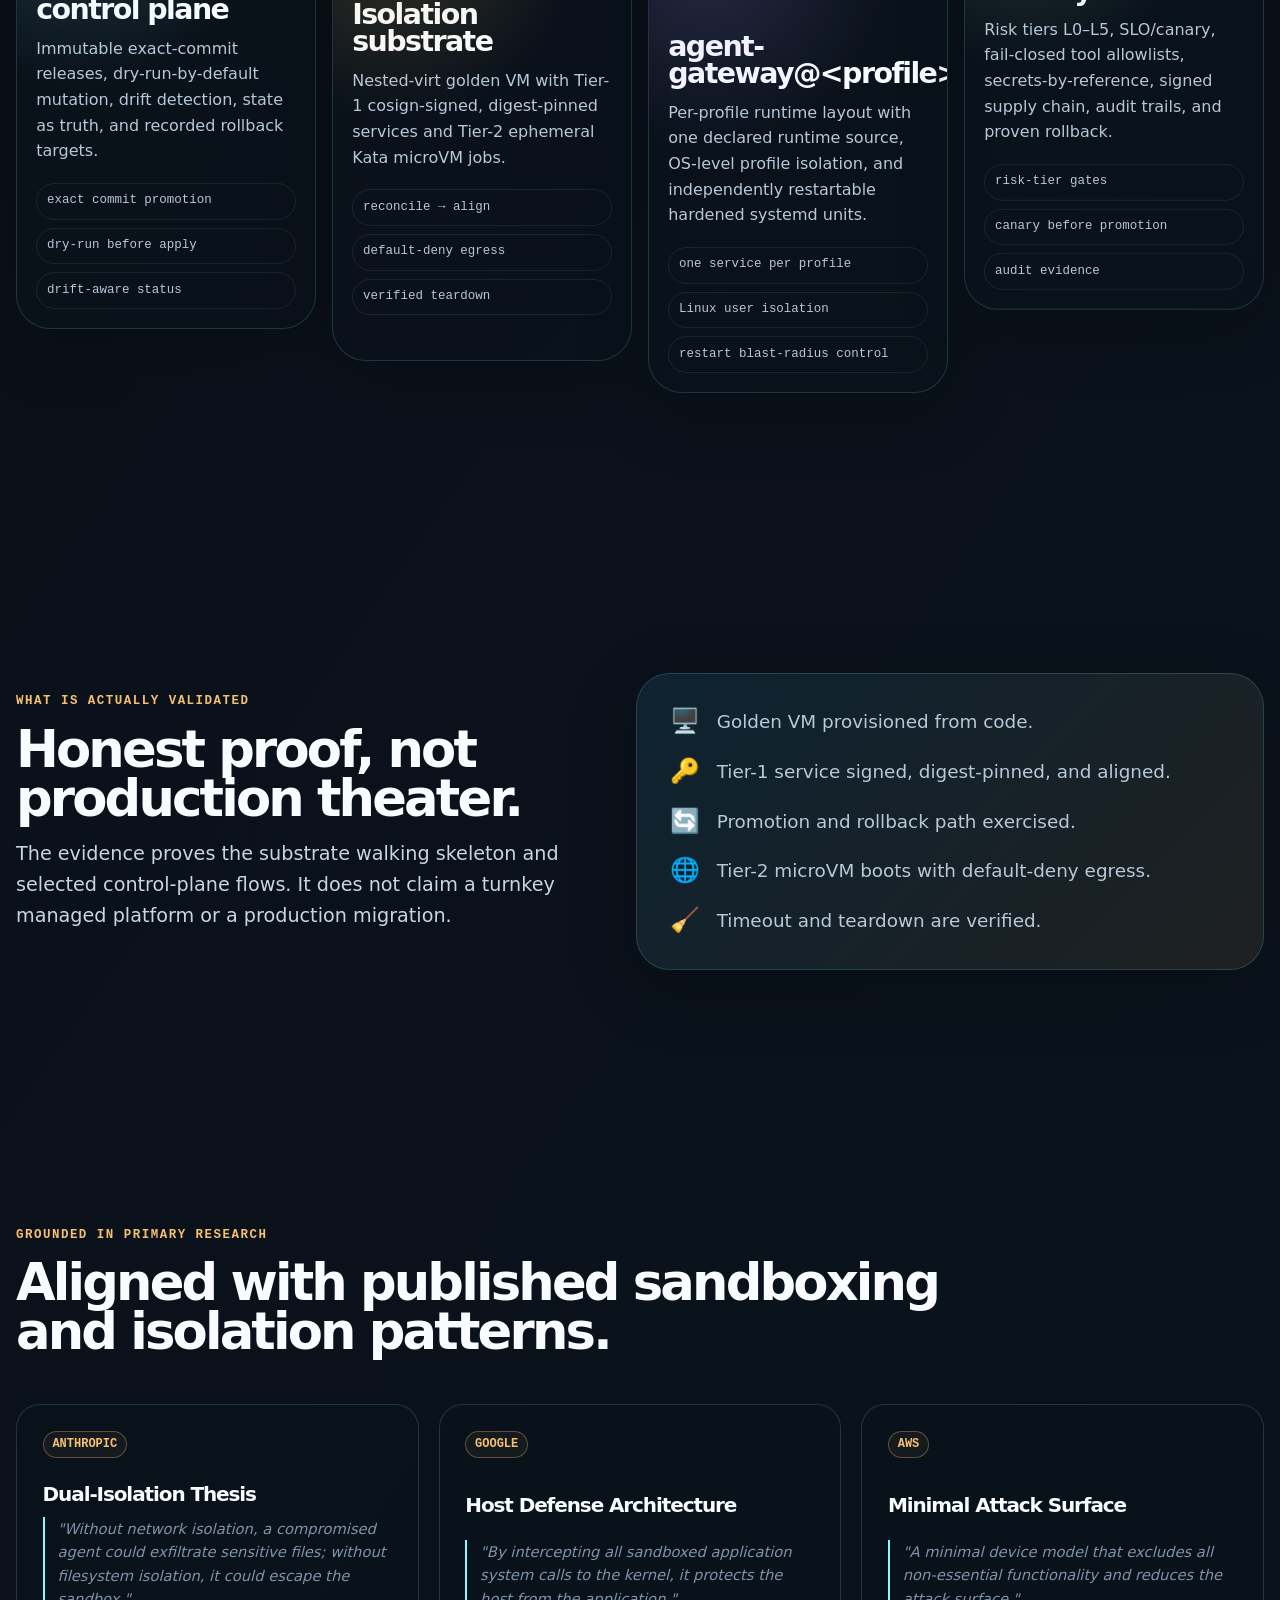
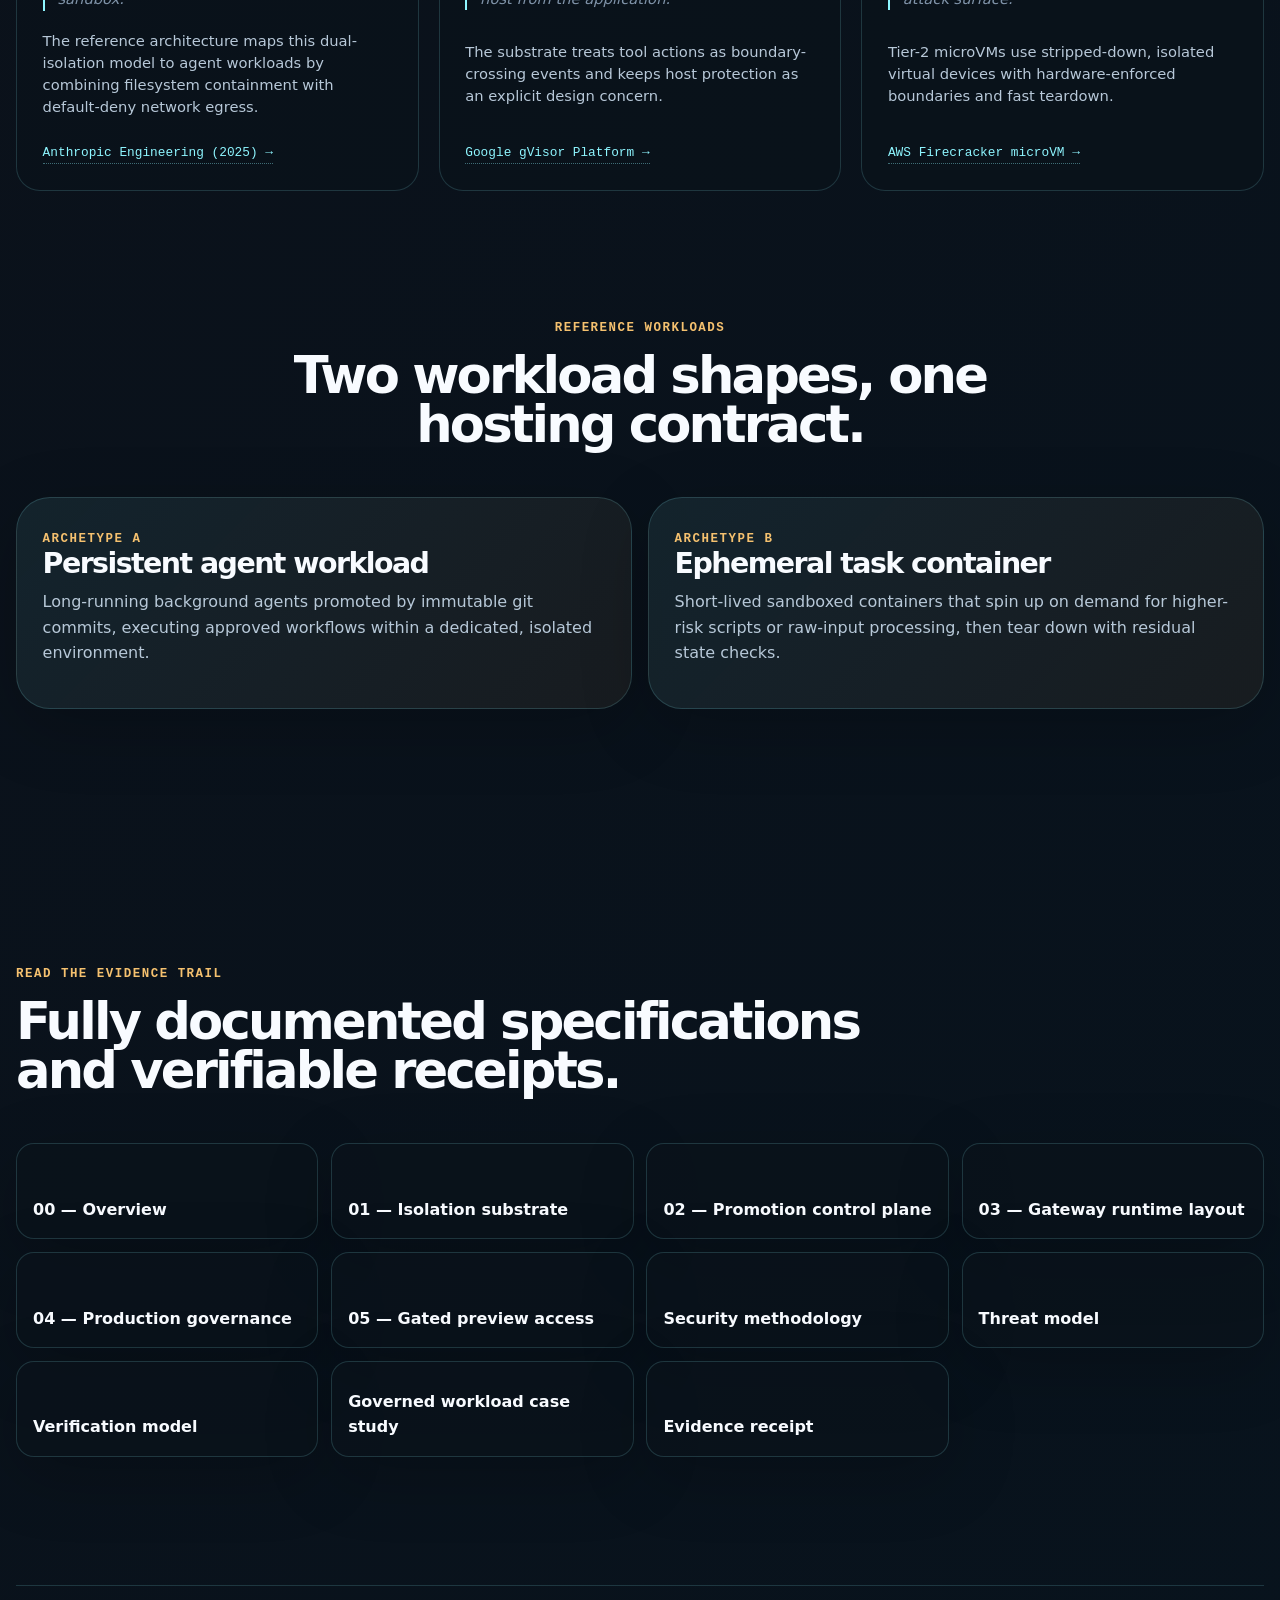
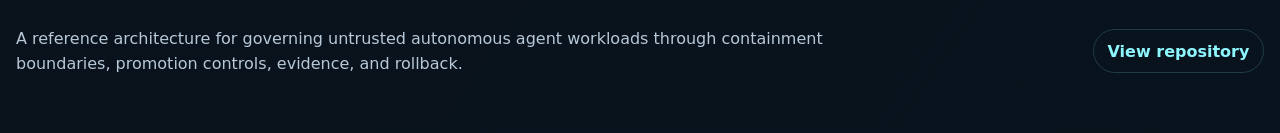
==== commit 0a19ce7b: "docs: tighten production qa evidence" ====
--- a/site/index.html
+++ b/site/index.html
@@ -26,10 +26,10 @@
     <header class="site-header" aria-label="Primary navigation">
       <div class="header-main-row">
         <div class="brand">
-          <a class="brand-mark" href="https://github.com/sambegui" target="_blank" rel="noopener noreferrer" aria-label="Sam's GitHub Profile">
+          <a class="brand-mark" href="https://github.com/sambegui/agent-vm" target="_blank" rel="noopener noreferrer" aria-label="agent-vm repository">
             <span class="brand-fallback">av</span>
             <img
-              src="assets/sam-github-avatar.jpg"
+              src="assets/agent-vm-avatar.jpg"
               alt=""
               decoding="async"
             />
@@ -331,8 +331,8 @@
 
     <footer class="site-footer">
       <p>
-        Design direction: <strong>forensic operations console</strong> — containment boundaries,
-        signed-digest rails, and microVM cells rendered as a public architecture reference.
+        A reference architecture for governing untrusted autonomous agent workloads through
+        containment boundaries, promotion controls, evidence, and rollback.
       </p>
       <a href="https://github.com/sambegui/agent-vm">View repository</a>
     </footer>
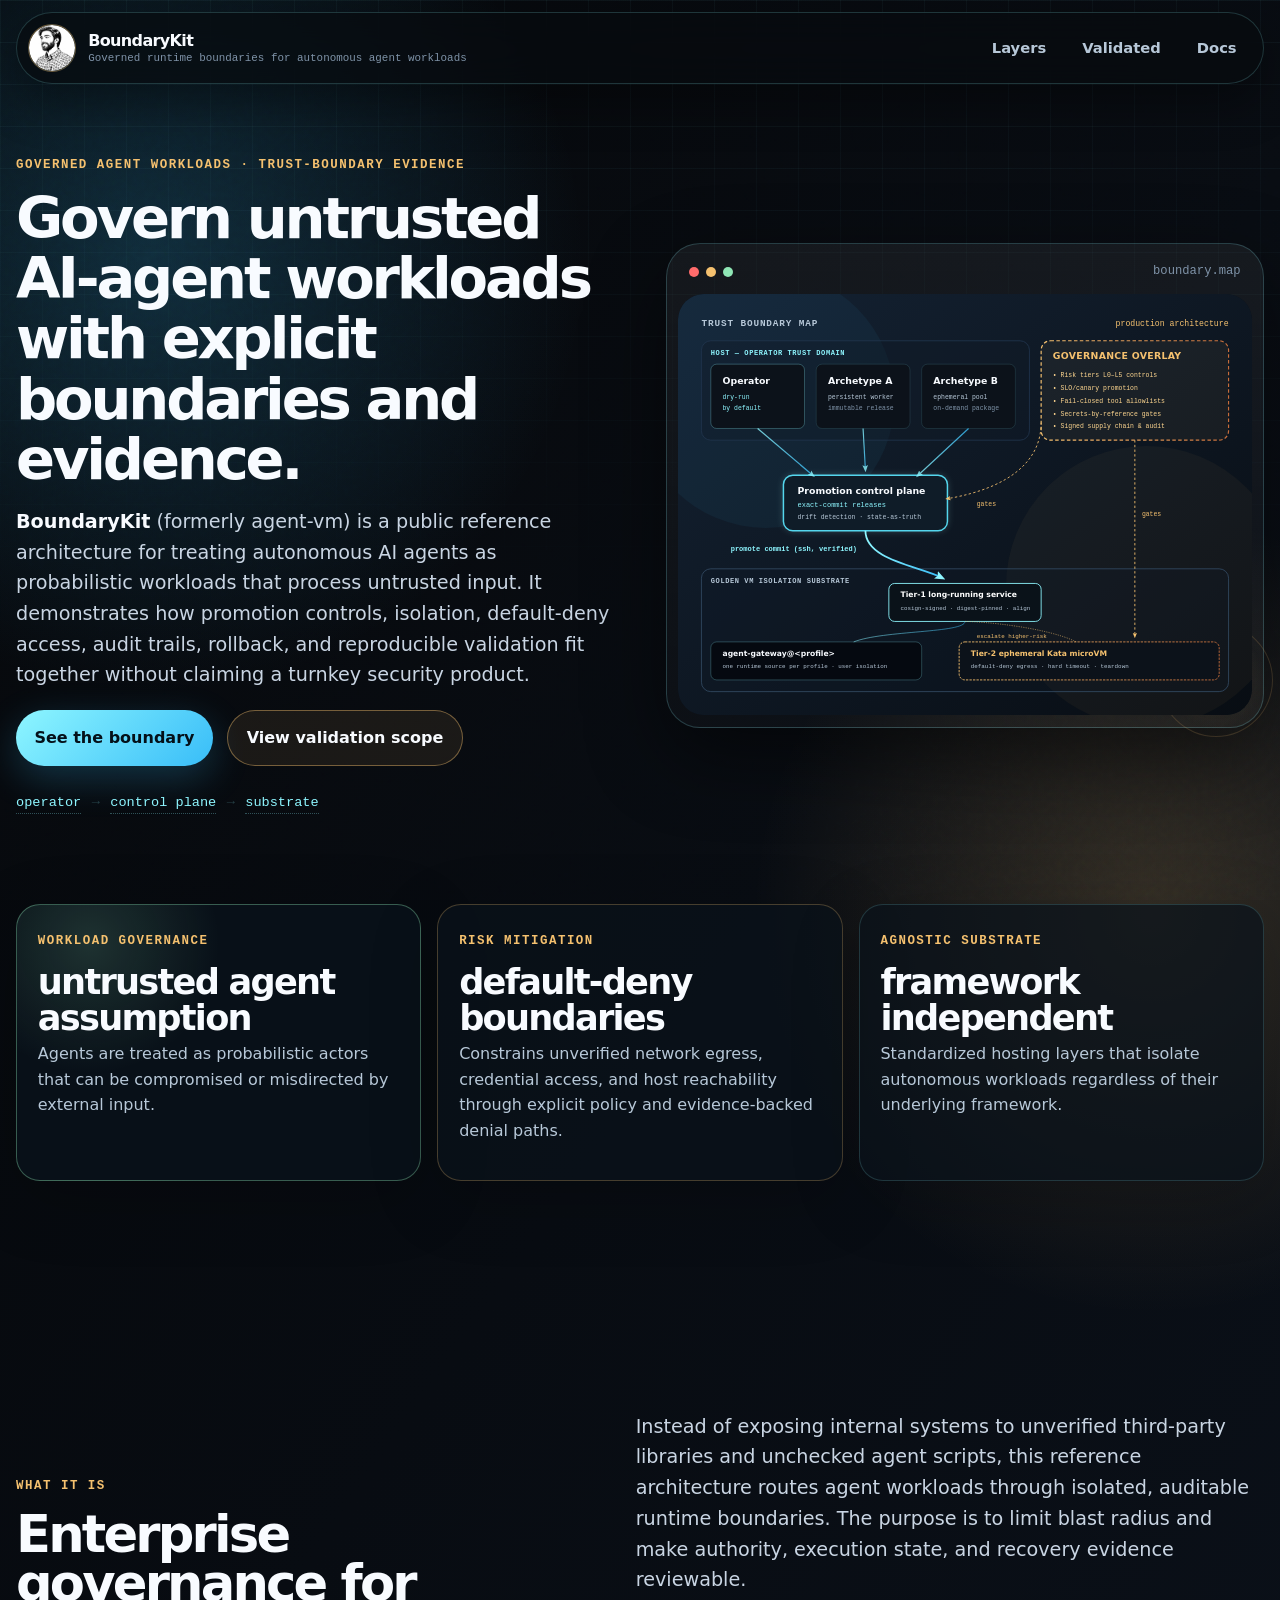
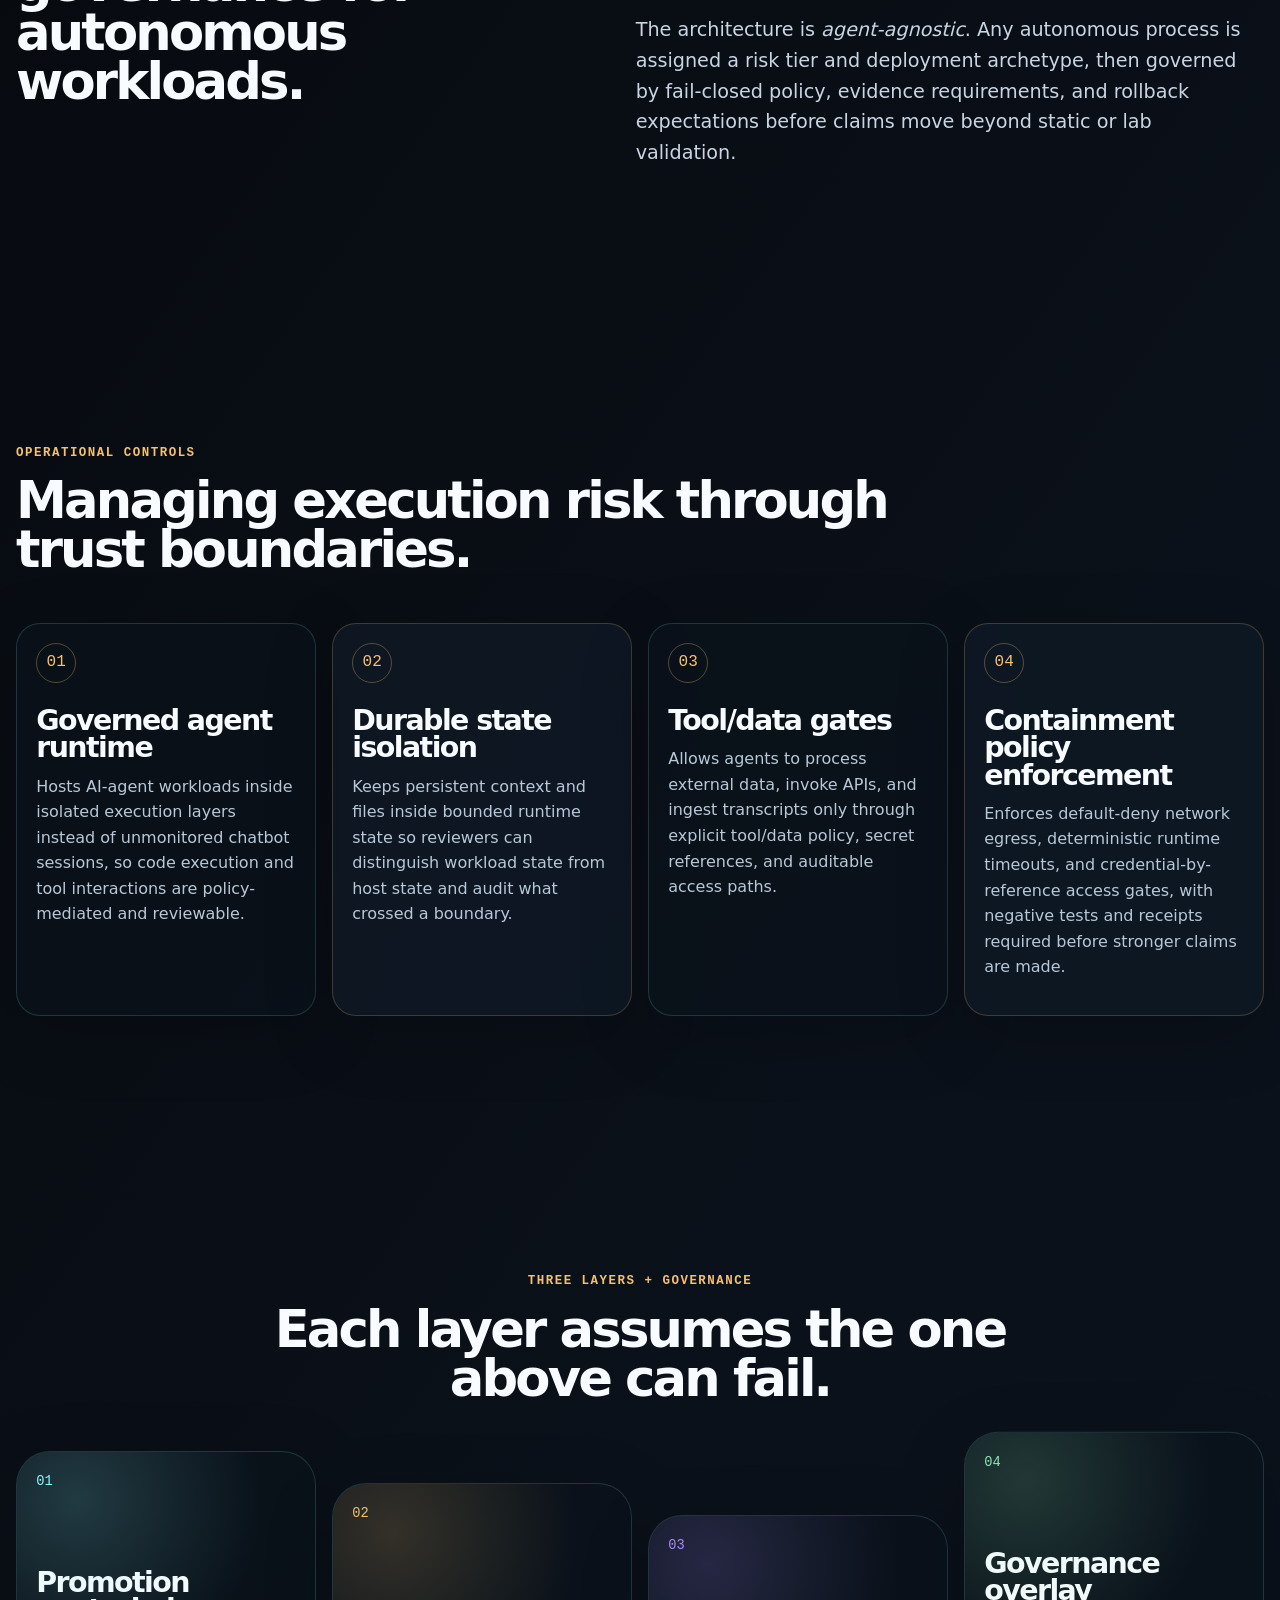
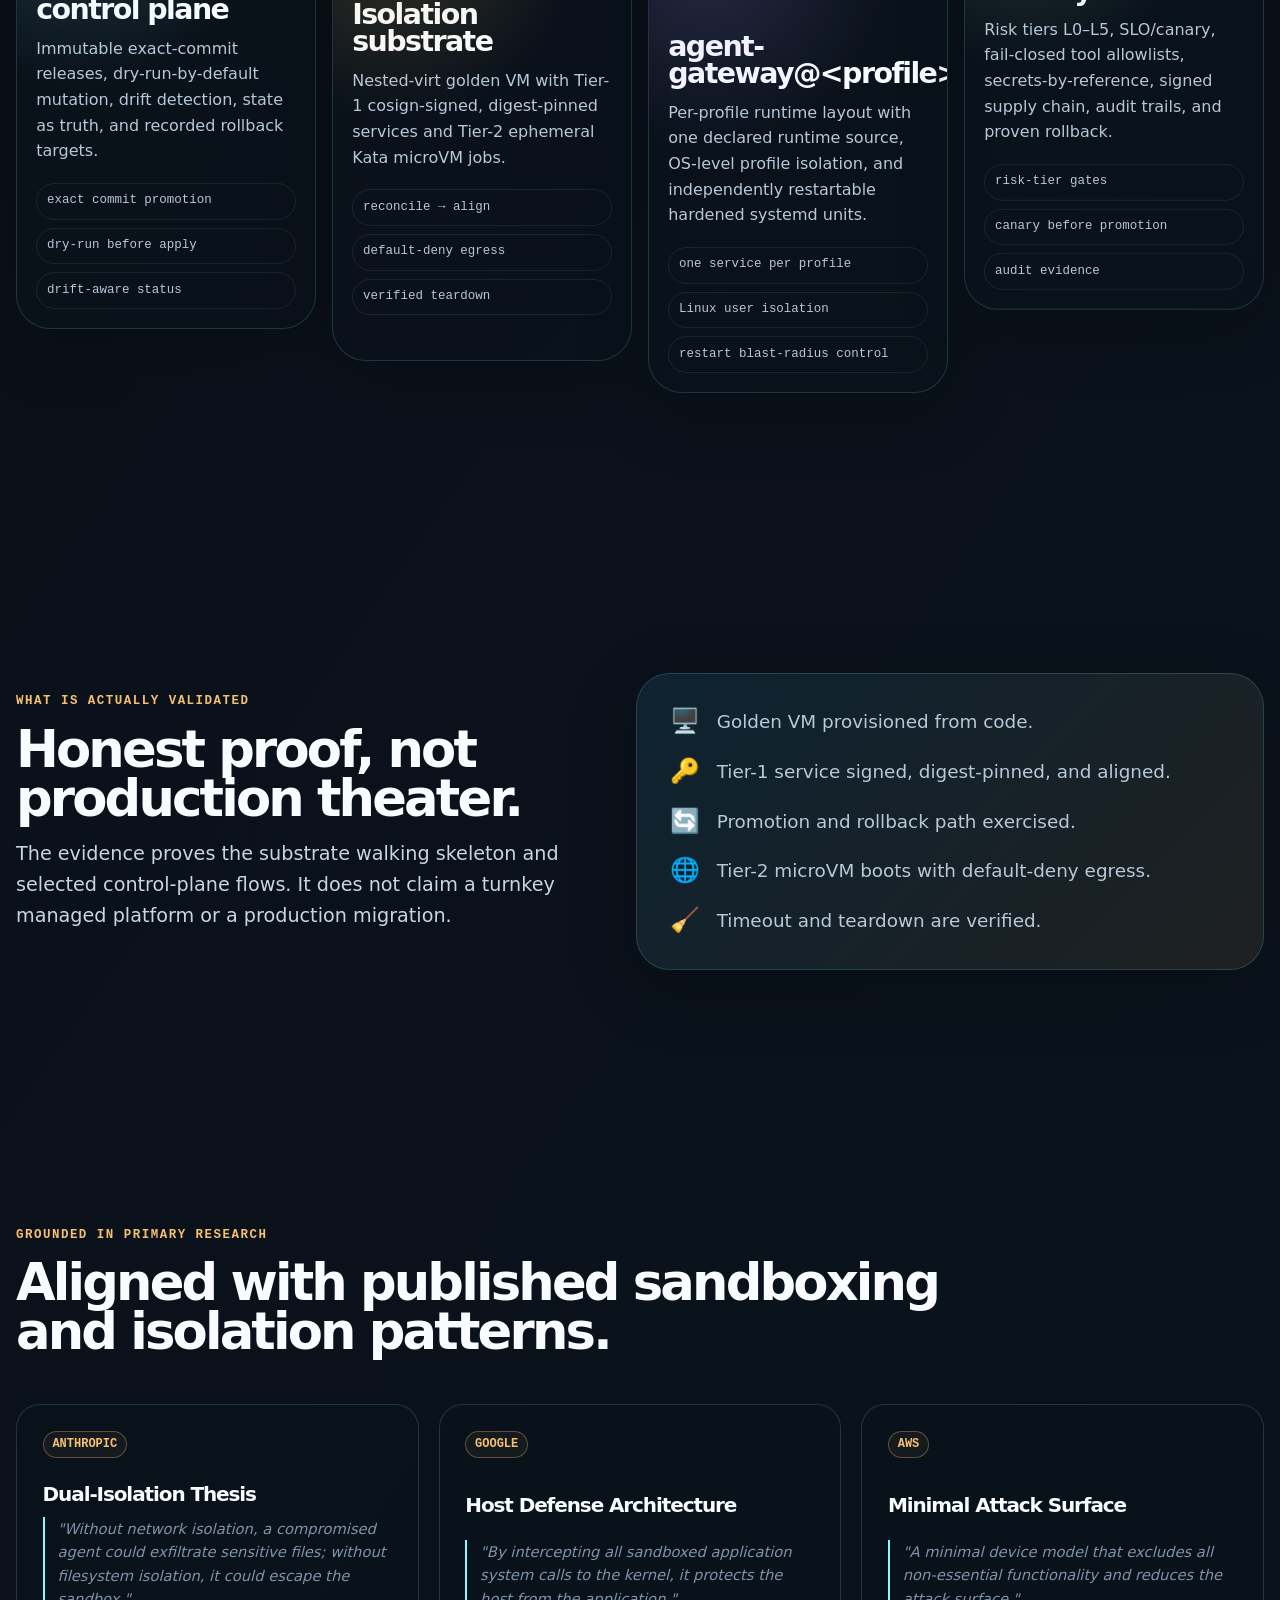
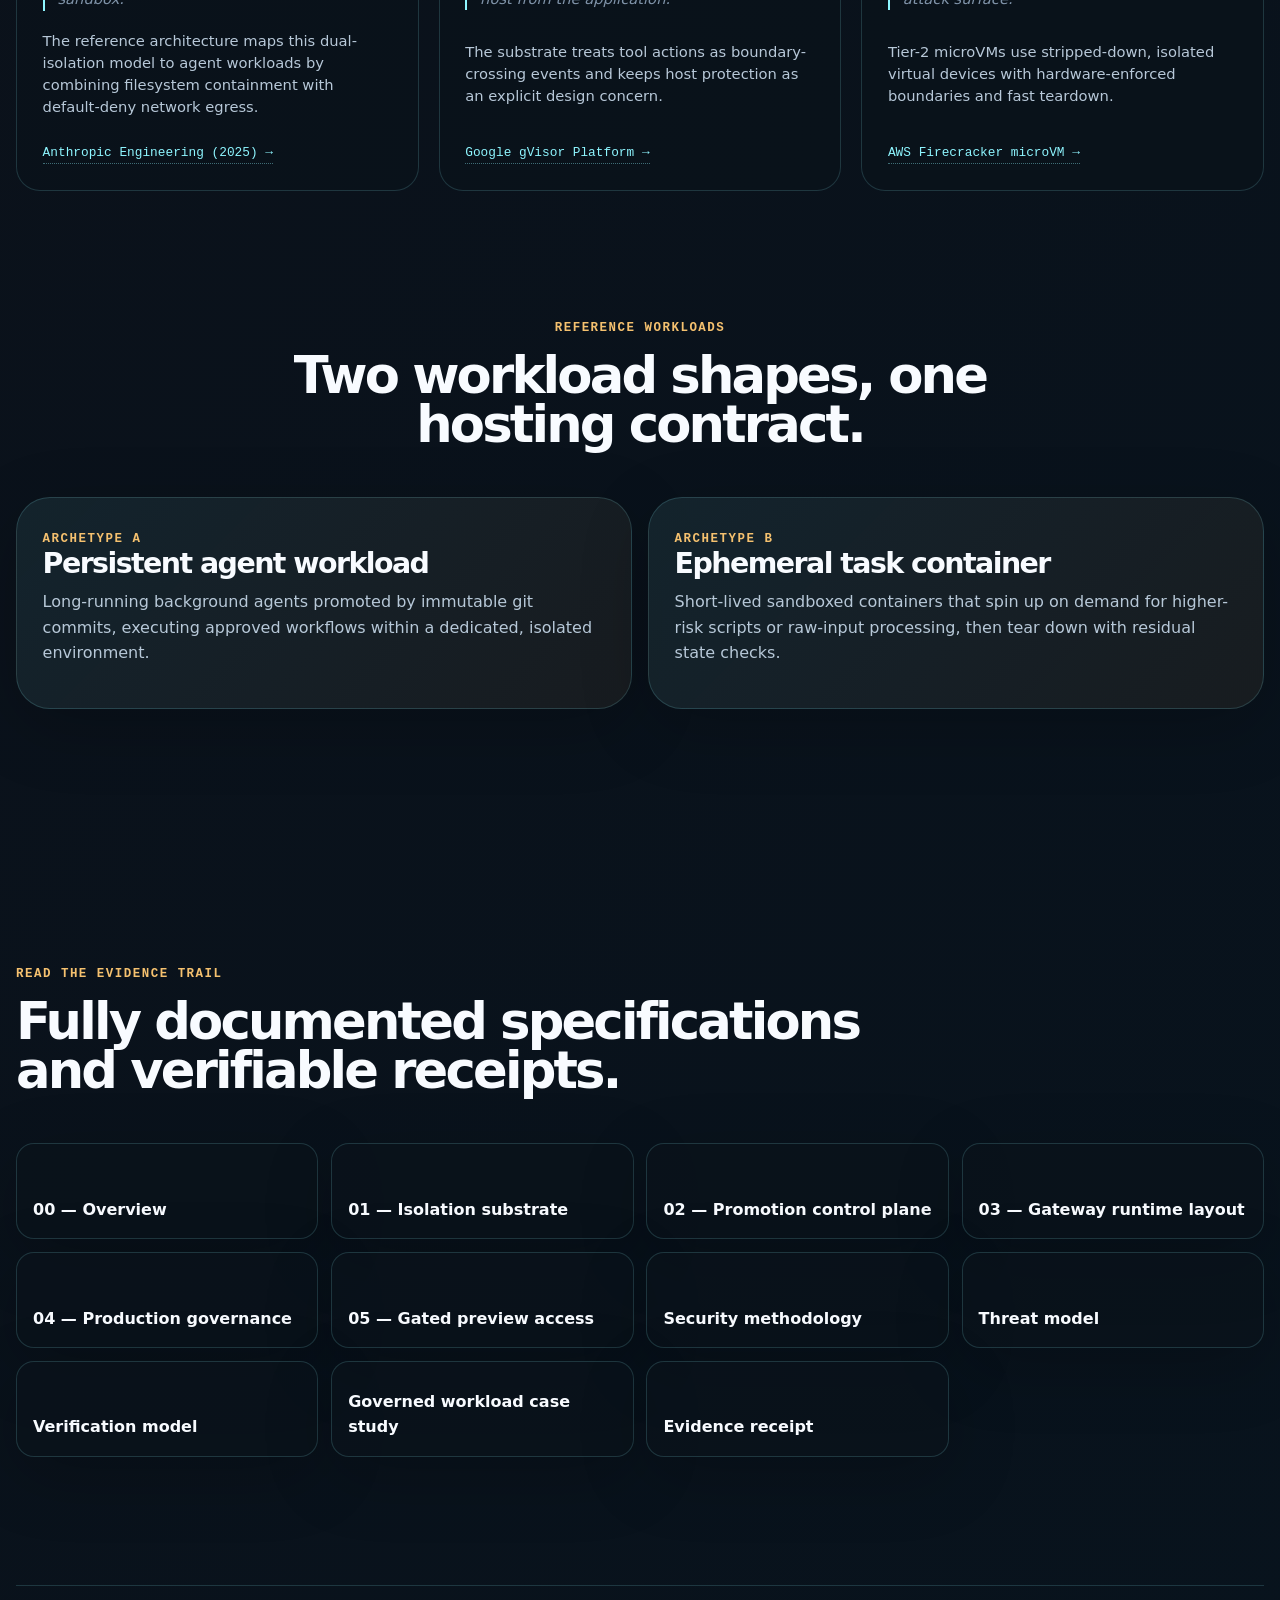
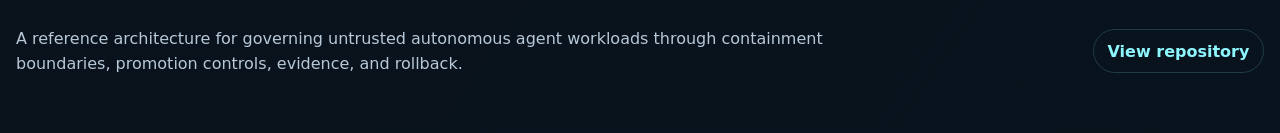
==== commit 1fdfc169: "brand(site): rebrand homepage to BoundaryKit Update title, meta description, OG/Twitter metadata, he" ====
--- a/site/index.html
+++ b/site/index.html
@@ -5,17 +5,17 @@
     <meta name="viewport" content="width=device-width, initial-scale=1" />
     <meta
       name="description"
-      content="agent-vm is a public reference architecture for governing untrusted autonomous AI-agent workloads with explicit trust boundaries, rollback, audit, and validation evidence."
+      content="BoundaryKit is a public reference architecture for governing untrusted autonomous workloads with explicit runtime boundaries, promotion controls, rollback paths, and evidence-backed validation."
     />
     <link rel="canonical" href="https://agent-vm.sabe.dev/" />
     <meta property="og:type" content="website" />
-    <meta property="og:title" content="agent-vm — governed agent workload architecture" />
-    <meta property="og:description" content="A public reference architecture for governing untrusted autonomous AI-agent workloads with explicit trust boundaries, rollback, audit, and validation evidence." />
+    <meta property="og:title" content="BoundaryKit — governed runtime boundaries for autonomous agent workloads" />
+    <meta property="og:description" content="BoundaryKit is a public reference architecture for governing untrusted autonomous workloads with explicit runtime boundaries, promotion controls, rollback paths, and evidence-backed validation." />
     <meta property="og:url" content="https://agent-vm.sabe.dev/" />
     <meta name="twitter:card" content="summary" />
-    <meta name="twitter:title" content="agent-vm — governed agent workload architecture" />
-    <meta name="twitter:description" content="A public reference architecture for governing untrusted autonomous AI-agent workloads with explicit trust boundaries, rollback, audit, and validation evidence." />
-    <title>agent-vm — governed agent workload architecture</title>
+    <meta name="twitter:title" content="BoundaryKit — governed runtime boundaries for autonomous agent workloads" />
+    <meta name="twitter:description" content="BoundaryKit is a public reference architecture for governing untrusted autonomous workloads with explicit runtime boundaries, promotion controls, rollback paths, and evidence-backed validation." />
+    <title>BoundaryKit — governed runtime boundaries for autonomous agent workloads</title>
     <link rel="stylesheet" href="styles.css" />
     <link rel="icon" href="favicon.ico" sizes="any" />
     <link rel="icon" href="favicon-32x32.png" type="image/png" />
@@ -26,17 +26,17 @@
     <header class="site-header" aria-label="Primary navigation">
       <div class="header-main-row">
         <div class="brand">
-          <a class="brand-mark" href="https://github.com/sambegui/agent-vm" target="_blank" rel="noopener noreferrer" aria-label="agent-vm repository">
-            <span class="brand-fallback">av</span>
+          <a class="brand-mark" href="https://github.com/sambegui/agent-vm" target="_blank" rel="noopener noreferrer" aria-label="BoundaryKit repository">
+            <span class="brand-fallback">bk</span>
             <img
               src="assets/agent-vm-avatar.jpg"
               alt=""
               decoding="async"
             />
           </a>
-          <a class="brand-copy" href="#top" aria-label="agent-vm home">
-            <span>agent-vm</span>
-            <small>governed agent workload architecture</small>
+          <a class="brand-copy" href="#top" aria-label="BoundaryKit home">
+            <span>BoundaryKit</span>
+            <small>Governed runtime boundaries for autonomous agent workloads</small>
           </a>
         </div>
         <button class="menu-toggle" id="menu-toggle" aria-label="Toggle navigation" aria-expanded="false" aria-controls="nav-links">
@@ -64,7 +64,7 @@
           <p class="eyebrow">governed agent workloads · trust-boundary evidence</p>
           <h1 id="hero-title">Govern untrusted AI-agent workloads with explicit boundaries and evidence.</h1>
           <p class="hero-lede">
-            <strong>agent-vm</strong> is a public reference architecture for treating autonomous AI agents as probabilistic workloads that process untrusted input. It demonstrates how promotion controls, isolation, default-deny access, audit trails, rollback, and reproducible validation fit together without claiming a turnkey security product.
+            <strong>BoundaryKit</strong> (formerly agent-vm) is a public reference architecture for treating autonomous AI agents as probabilistic workloads that process untrusted input. It demonstrates how promotion controls, isolation, default-deny access, audit trails, rollback, and reproducible validation fit together without claiming a turnkey security product.
           </p>
           <div class="hero-actions">
             <a class="button primary" href="#architecture">See the boundary</a>
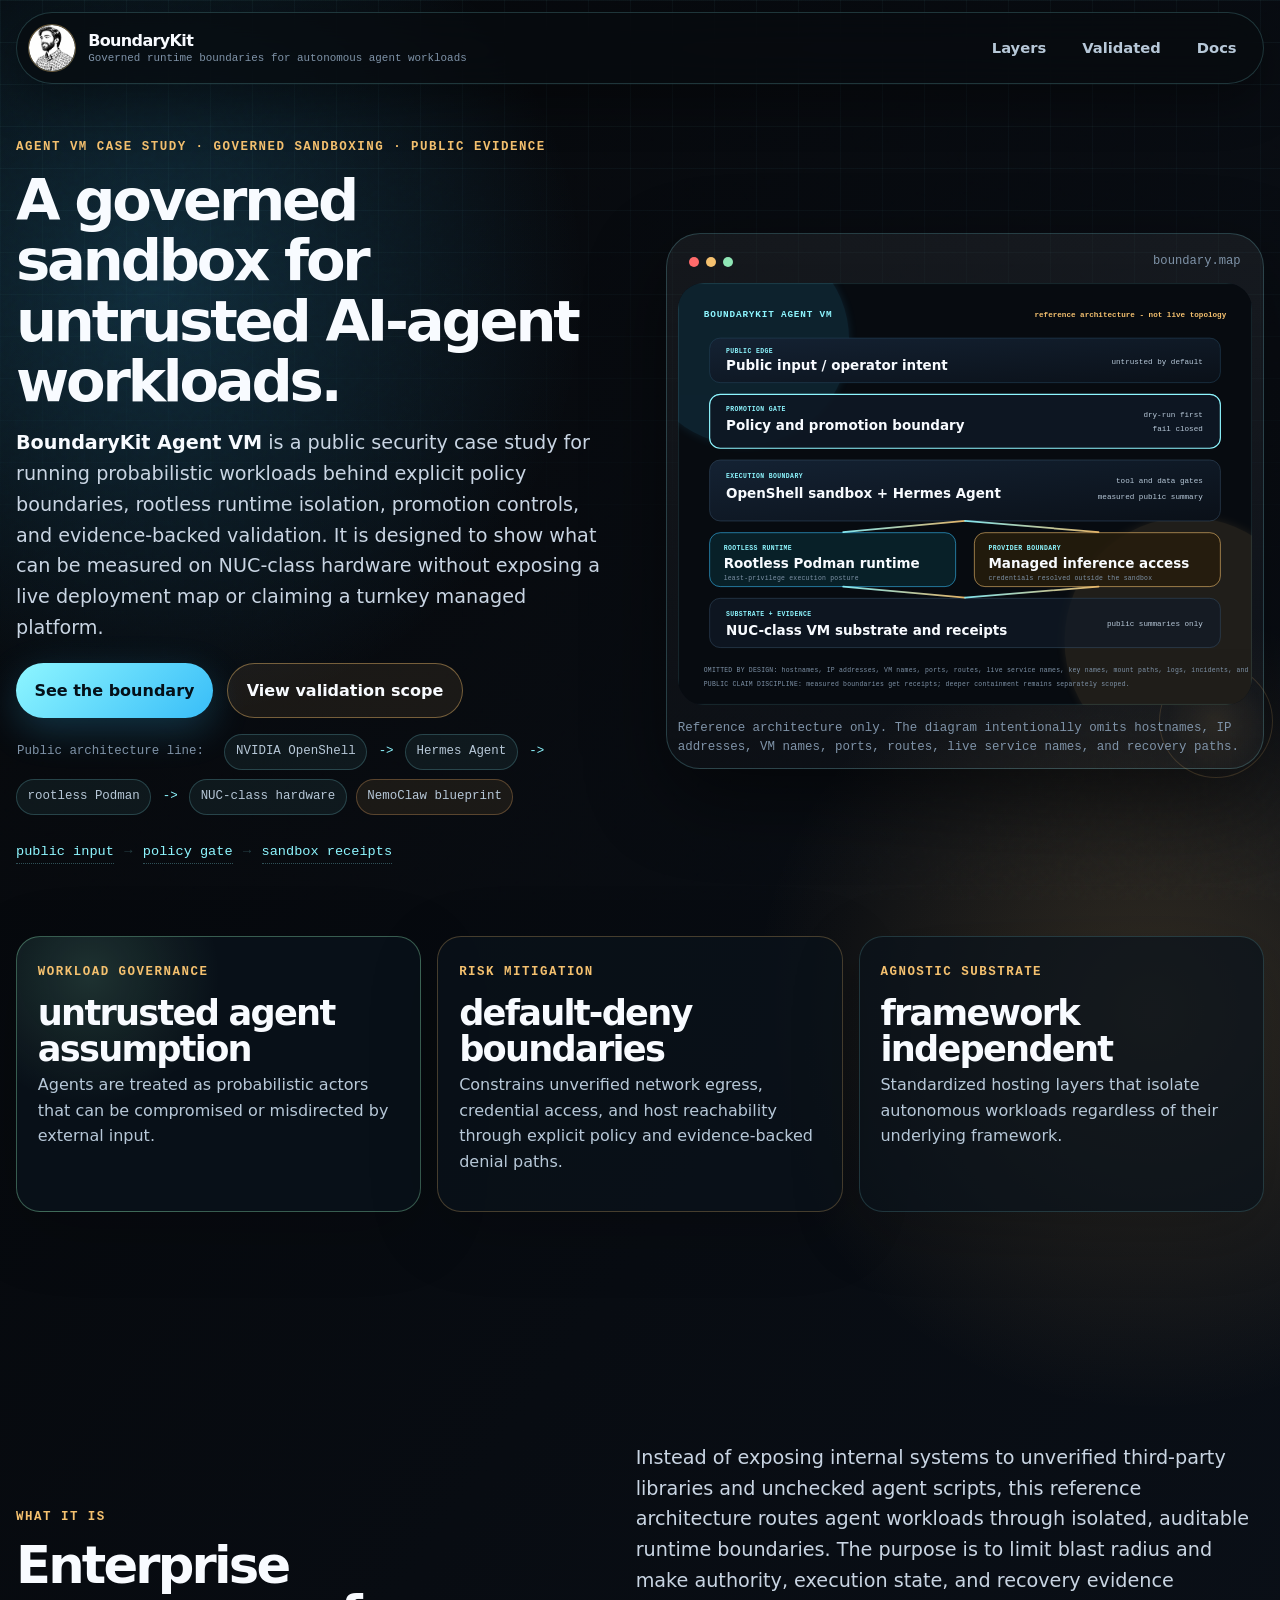
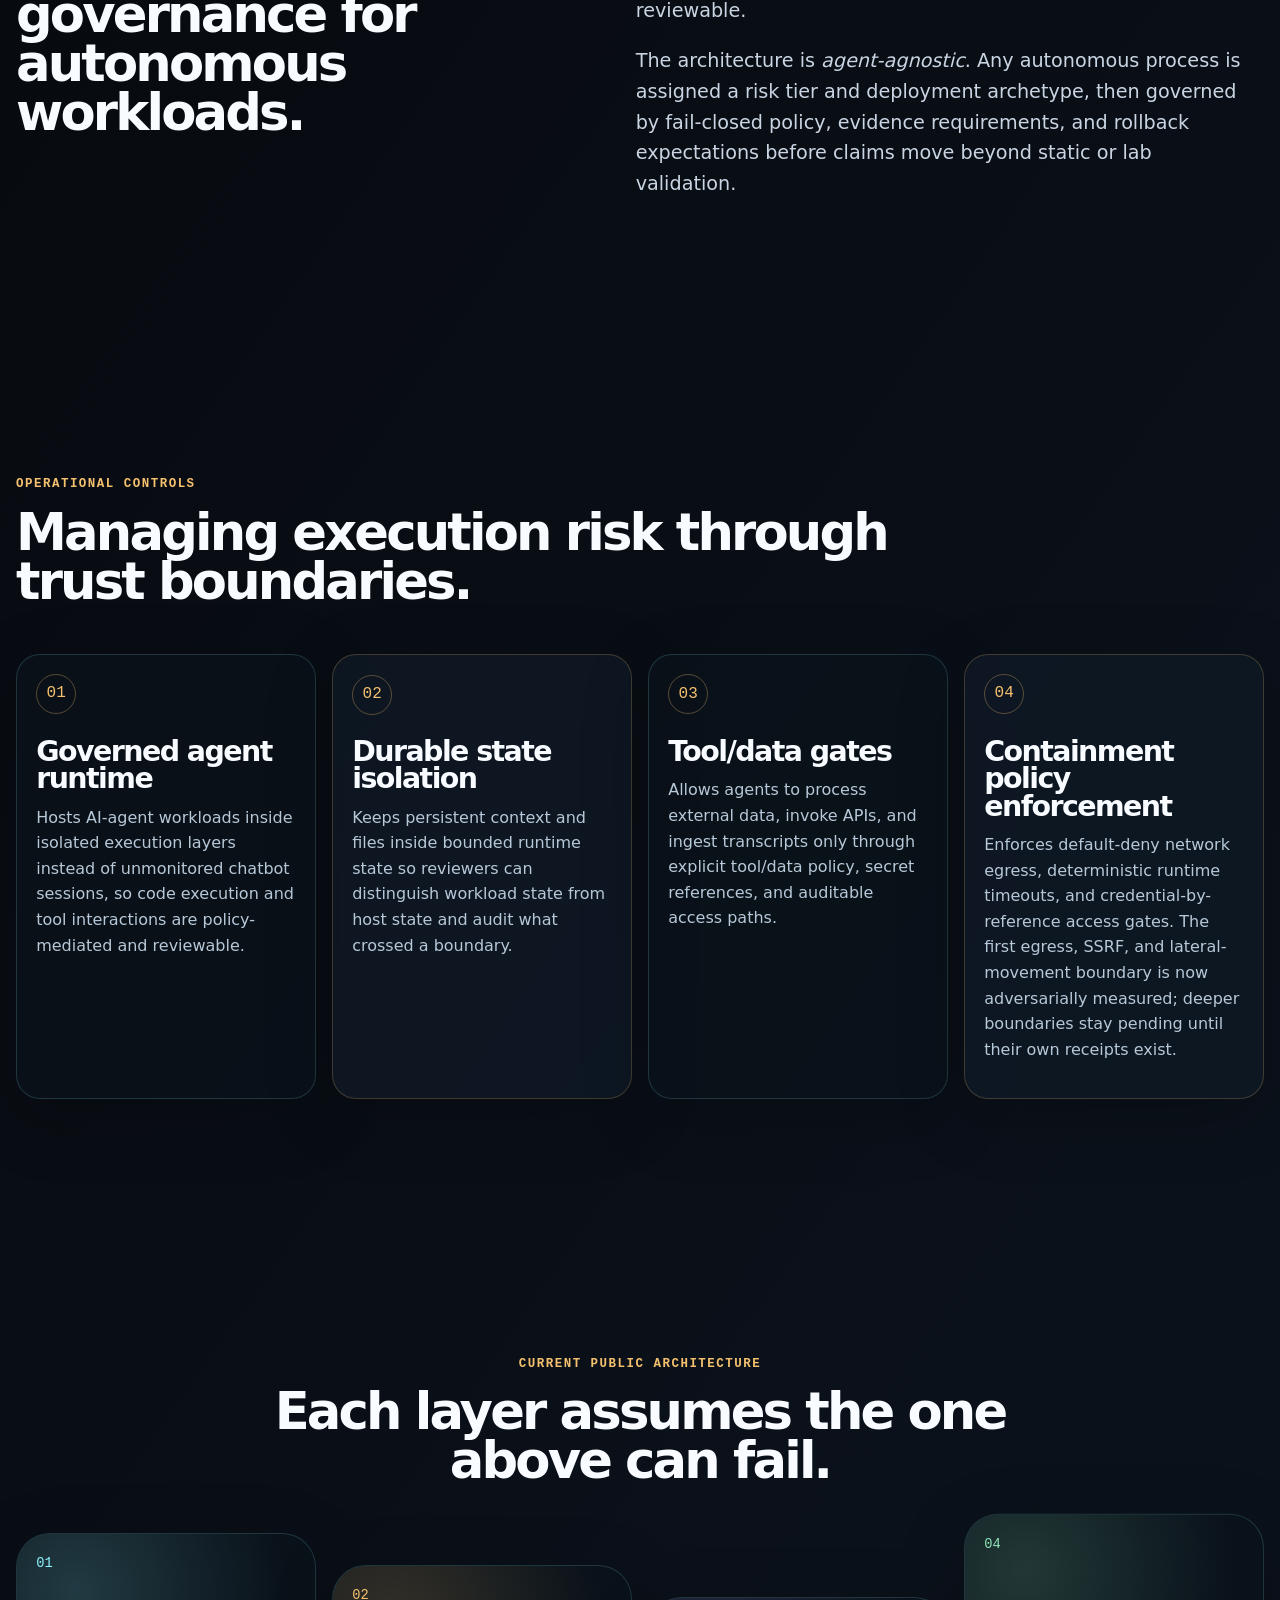
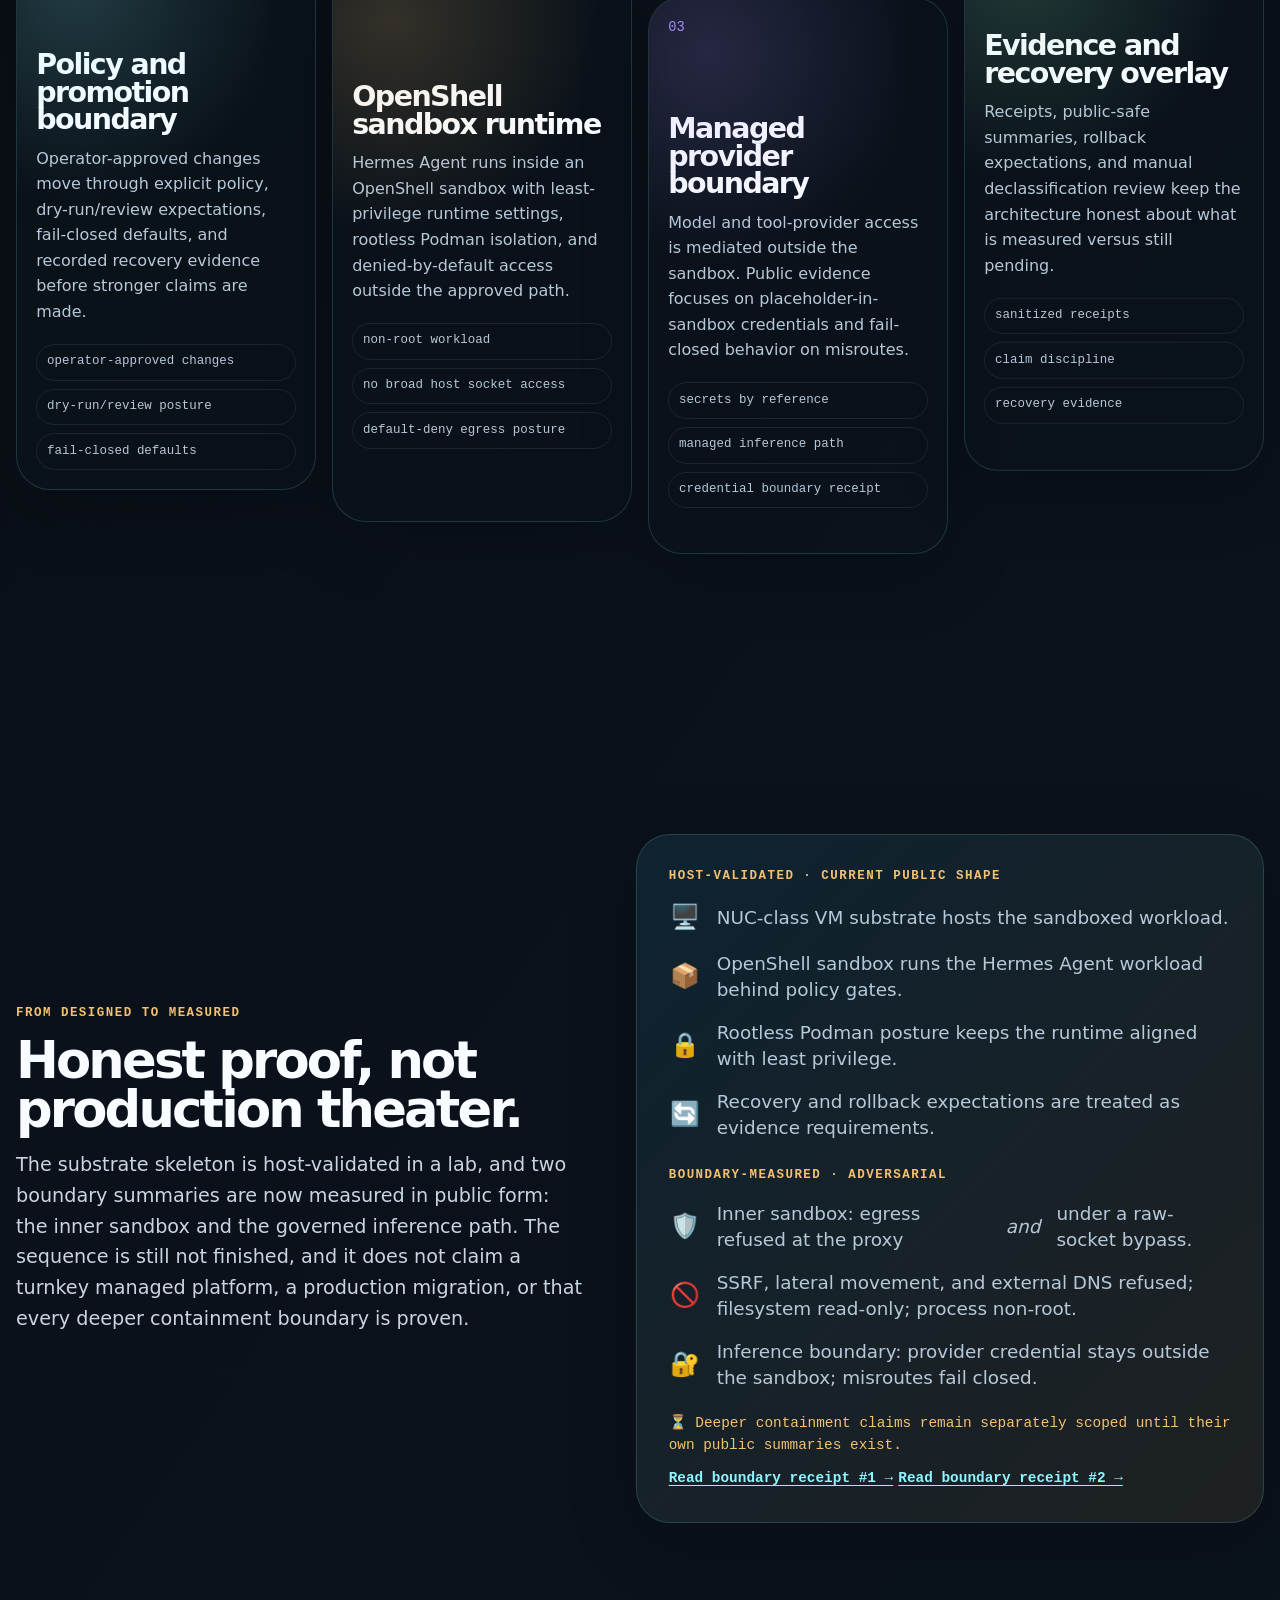
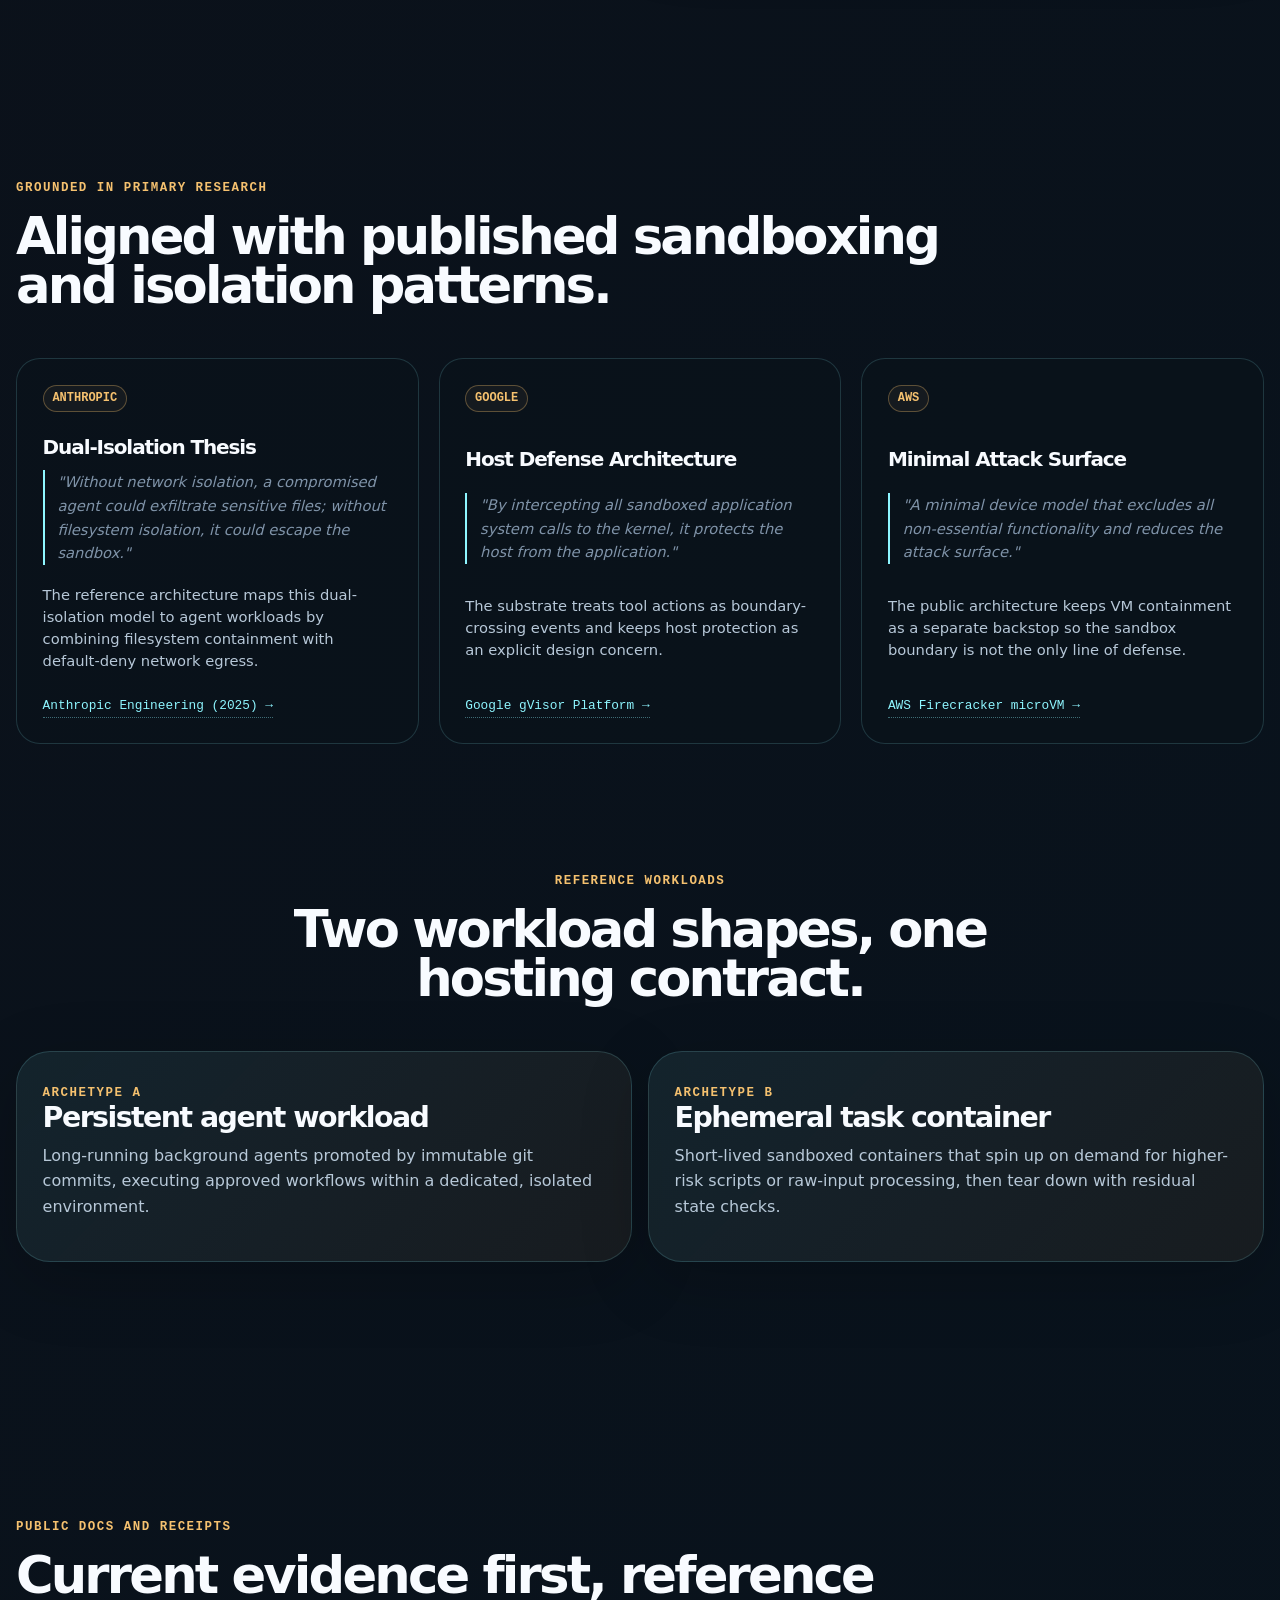
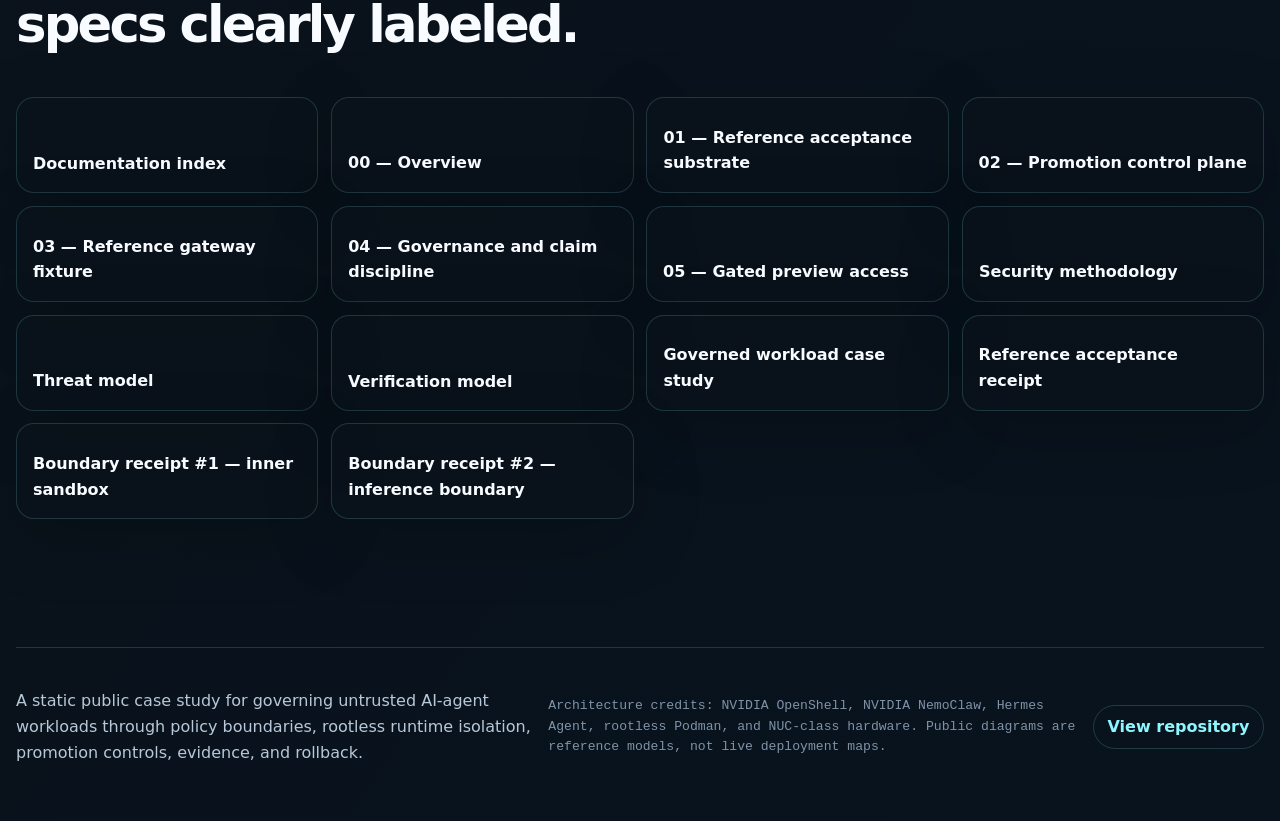
==== commit 96353170: "Canonicalize public Agent VM docs" ====
--- a/site/index.html
+++ b/site/index.html
@@ -5,17 +5,17 @@
     <meta name="viewport" content="width=device-width, initial-scale=1" />
     <meta
       name="description"
-      content="BoundaryKit is a public reference architecture for governing untrusted autonomous workloads with explicit runtime boundaries, promotion controls, rollback paths, and evidence-backed validation."
+      content="BoundaryKit Agent VM is a public security case study for governing untrusted AI-agent workloads with explicit policy boundaries, rootless runtime isolation, and evidence-backed validation."
     />
     <link rel="canonical" href="https://agent-vm.sabe.dev/" />
     <meta property="og:type" content="website" />
-    <meta property="og:title" content="BoundaryKit — governed runtime boundaries for autonomous agent workloads" />
-    <meta property="og:description" content="BoundaryKit is a public reference architecture for governing untrusted autonomous workloads with explicit runtime boundaries, promotion controls, rollback paths, and evidence-backed validation." />
+    <meta property="og:title" content="BoundaryKit Agent VM - governed sandboxing for untrusted AI-agent workloads" />
+    <meta property="og:description" content="A static public case study showing policy boundaries, rootless runtime isolation, upstream credits, and sanitized evidence receipts for agent workload governance." />
     <meta property="og:url" content="https://agent-vm.sabe.dev/" />
     <meta name="twitter:card" content="summary" />
-    <meta name="twitter:title" content="BoundaryKit — governed runtime boundaries for autonomous agent workloads" />
-    <meta name="twitter:description" content="BoundaryKit is a public reference architecture for governing untrusted autonomous workloads with explicit runtime boundaries, promotion controls, rollback paths, and evidence-backed validation." />
-    <title>BoundaryKit — governed runtime boundaries for autonomous agent workloads</title>
+    <meta name="twitter:title" content="BoundaryKit Agent VM - governed sandboxing for untrusted AI-agent workloads" />
+    <meta name="twitter:description" content="A static public case study showing policy boundaries, rootless runtime isolation, upstream credits, and sanitized evidence receipts for agent workload governance." />
+    <title>BoundaryKit Agent VM - governed sandboxing for untrusted AI-agent workloads</title>
     <link rel="stylesheet" href="styles.css" />
     <link rel="icon" href="favicon.ico" sizes="any" />
     <link rel="icon" href="favicon-32x32.png" type="image/png" />
@@ -61,27 +61,38 @@
     <main id="main">
       <section id="top" class="hero section-grid" aria-labelledby="hero-title">
         <div class="hero-copy">
-          <p class="eyebrow">governed agent workloads · trust-boundary evidence</p>
-          <h1 id="hero-title">Govern untrusted AI-agent workloads with explicit boundaries and evidence.</h1>
+          <p class="eyebrow">Agent VM case study · governed sandboxing · public evidence</p>
+          <h1 id="hero-title">A governed sandbox for untrusted AI-agent workloads.</h1>
           <p class="hero-lede">
-            <strong>BoundaryKit</strong> (formerly agent-vm) is a public reference architecture for treating autonomous AI agents as probabilistic workloads that process untrusted input. It demonstrates how promotion controls, isolation, default-deny access, audit trails, rollback, and reproducible validation fit together without claiming a turnkey security product.
+            <strong>BoundaryKit Agent VM</strong> is a public security case study for running probabilistic workloads behind explicit policy boundaries, rootless runtime isolation, promotion controls, and evidence-backed validation. It is designed to show what can be measured on NUC-class hardware without exposing a live deployment map or claiming a turnkey managed platform.
           </p>
           <div class="hero-actions">
             <a class="button primary" href="#architecture">See the boundary</a>
             <a class="button secondary" href="#validated">View validation scope</a>
           </div>
-          <div class="mobile-boundary-map" aria-label="Compact trust boundary flow">
-            <span>Operator</span>
-            <span>Control plane</span>
-            <span>Isolation substrate</span>
-            <span>Governance overlay</span>
+          <div class="credit-rail" aria-label="Public tools credited in this architecture">
+            <span class="credit-label">Public architecture line:</span>
+            <a href="https://github.com/NVIDIA/openshell" rel="noopener noreferrer" target="_blank">NVIDIA OpenShell</a>
+            <span class="credit-hop" aria-hidden="true">-&gt;</span>
+            <span>Hermes Agent</span>
+            <span class="credit-hop" aria-hidden="true">-&gt;</span>
+            <span>rootless Podman</span>
+            <span class="credit-hop" aria-hidden="true">-&gt;</span>
+            <span>NUC-class hardware</span>
+            <a class="credit-lineage" href="https://docs.nvidia.com/nemoclaw/" rel="noopener noreferrer" target="_blank">NemoClaw blueprint</a>
+          </div>
+          <div class="mobile-boundary-map" aria-label="Compact current public trust boundary flow">
+            <span>Operator intent</span>
+            <span>Policy gate</span>
+            <span>OpenShell + Hermes</span>
+            <span>Evidence overlay</span>
           </div>
           <div class="trust-route" aria-label="Primary trust boundary flow">
-            <a href="#architecture">operator</a>
+            <a href="#architecture">public input</a>
             <span aria-hidden="true">→</span>
-            <a href="#layers">control plane</a>
+            <a href="#layers">policy gate</a>
             <span aria-hidden="true">→</span>
-            <a href="#validated">substrate</a>
+            <a href="#validated">sandbox receipts</a>
           </div>
         </div>
 
@@ -94,13 +105,16 @@
           <button class="diagram-trigger" id="diagram-trigger" aria-label="Expand trust boundary map">
             <img
               src="assets/trust-boundary.svg"
-              alt="Operator requests pass through a promotion control plane into an isolation substrate, with governance gates for signed services and teardown jobs."
+              alt="Reference architecture diagram showing public input, a policy boundary, an OpenShell sandbox running a Hermes Agent workload, rootless runtime isolation, managed inference access, evidence receipts, and a NUC-class VM substrate without live topology details."
             />
             <span class="expand-indicator">
               <svg width="14" height="14" viewBox="0 0 24 24" fill="none" stroke="currentColor" stroke-width="2.5" stroke-linecap="round" stroke-linejoin="round"><circle cx="11" cy="11" r="8"></circle><line x1="21" y1="21" x2="16.65" y2="16.65"></line><line x1="11" y1="8" x2="11" y2="14"></line><line x1="8" y1="11" x2="14" y2="11"></line></svg>
               Expand
             </span>
           </button>
+          <p class="diagram-note">
+            Reference architecture only. The diagram intentionally omits hostnames, IP addresses, VM names, ports, routes, live service names, and recovery paths.
+          </p>
         </aside>
       </section>
 
@@ -161,67 +175,67 @@
           <article>
             <span class="risk-code">04</span>
             <h3>Containment policy enforcement</h3>
-            <p>Enforces default-deny network egress, deterministic runtime timeouts, and credential-by-reference access gates, with negative tests and receipts required before stronger claims are made.</p>
+            <p>Enforces default-deny network egress, deterministic runtime timeouts, and credential-by-reference access gates. The first egress, SSRF, and lateral-movement boundary is now adversarially measured; deeper boundaries stay pending until their own receipts exist.</p>
           </article>
         </div>
       </section>
 
       <section id="layers" class="layers" aria-labelledby="layers-title">
         <div class="section-heading narrow">
-          <p class="eyebrow">three layers + governance</p>
+          <p class="eyebrow">current public architecture</p>
           <h2 id="layers-title">Each layer assumes the one above can fail.</h2>
         </div>
         <div class="layer-stack">
           <article class="layer-card control">
             <span class="layer-number">01</span>
-            <h3>Promotion control plane</h3>
-            <p>
-              Immutable exact-commit releases, dry-run-by-default mutation, drift detection, state as
-              truth, and recorded rollback targets.
+            <h3>Policy and promotion boundary</h3>
+            <p>
+              Operator-approved changes move through explicit policy, dry-run/review expectations,
+              fail-closed defaults, and recorded recovery evidence before stronger claims are made.
             </p>
             <ul>
-              <li>exact commit promotion</li>
-              <li>dry-run before apply</li>
-              <li>drift-aware status</li>
+              <li>operator-approved changes</li>
+              <li>dry-run/review posture</li>
+              <li>fail-closed defaults</li>
             </ul>
           </article>
           <article class="layer-card substrate">
             <span class="layer-number">02</span>
-            <h3>Isolation substrate</h3>
-            <p>
-              Nested-virt golden VM with Tier-1 cosign-signed, digest-pinned services and Tier-2
-              ephemeral Kata microVM jobs.
+            <h3>OpenShell sandbox runtime</h3>
+            <p>
+              Hermes Agent runs inside an OpenShell sandbox with least-privilege runtime settings,
+              rootless Podman isolation, and denied-by-default access outside the approved path.
             </p>
             <ul>
-              <li>reconcile → align</li>
-              <li>default-deny egress</li>
-              <li>verified teardown</li>
+              <li>non-root workload</li>
+              <li>no broad host socket access</li>
+              <li>default-deny egress posture</li>
             </ul>
           </article>
           <article class="layer-card gateway">
             <span class="layer-number">03</span>
-            <h3>agent-gateway@&lt;profile&gt;</h3>
-            <p>
-              Per-profile runtime layout with one declared runtime source, OS-level profile isolation,
-              and independently restartable hardened systemd units.
+            <h3>Managed provider boundary</h3>
+            <p>
+              Model and tool-provider access is mediated outside the sandbox. Public evidence focuses
+              on placeholder-in-sandbox credentials and fail-closed behavior on misroutes.
             </p>
             <ul>
-              <li>one service per profile</li>
-              <li>Linux user isolation</li>
-              <li>restart blast-radius control</li>
+              <li>secrets by reference</li>
+              <li>managed inference path</li>
+              <li>credential boundary receipt</li>
             </ul>
           </article>
           <article class="layer-card governance">
             <span class="layer-number">04</span>
-            <h3>Governance overlay</h3>
-            <p>
-              Risk tiers L0–L5, SLO/canary, fail-closed tool allowlists, secrets-by-reference,
-              signed supply chain, audit trails, and proven rollback.
+            <h3>Evidence and recovery overlay</h3>
+            <p>
+              Receipts, public-safe summaries, rollback expectations, and manual declassification
+              review keep the architecture honest about what is measured versus still pending.
             </p>
             <ul>
-              <li>risk-tier gates</li>
-              <li>canary before promotion</li>
-              <li>audit evidence</li>
+              <li>sanitized receipts</li>
+              <li>claim discipline</li>
+              <li>recovery evidence</li>
             </ul>
           </article>
         </div>
@@ -229,21 +243,32 @@
 
       <section id="validated" class="validated section-grid" aria-labelledby="validated-title">
         <div>
-          <p class="eyebrow">what is actually validated</p>
+          <p class="eyebrow">from designed to measured</p>
           <h2 id="validated-title">Honest proof, not production theater.</h2>
           <p class="section-lede">
-            The evidence proves the substrate walking skeleton and selected control-plane flows. It does
-            not claim a turnkey managed platform or a production migration.
+            The substrate skeleton is host-validated in a lab, and two boundary summaries are now
+            measured in public form: the inner sandbox and the governed inference path. The sequence is
+            still not finished, and it does not claim a turnkey managed platform, a production migration,
+            or that every deeper containment boundary is proven.
           </p>
         </div>
         <div class="validation-card">
+          <p class="eyebrow">Host-validated · current public shape</p>
           <ul class="validation-list">
-            <li><span class="val-emoji">🖥️</span> Golden VM provisioned from code.</li>
-            <li><span class="val-emoji">🔑</span> Tier-1 service signed, digest-pinned, and aligned.</li>
-            <li><span class="val-emoji">🔄</span> Promotion and rollback path exercised.</li>
-            <li><span class="val-emoji">🌐</span> Tier-2 microVM boots with default-deny egress.</li>
-            <li><span class="val-emoji">🧹</span> Timeout and teardown are verified.</li>
+            <li><span class="val-emoji">🖥️</span> NUC-class VM substrate hosts the sandboxed workload.</li>
+            <li><span class="val-emoji">📦</span> OpenShell sandbox runs the Hermes Agent workload behind policy gates.</li>
+            <li><span class="val-emoji">🔒</span> Rootless Podman posture keeps the runtime aligned with least privilege.</li>
+            <li><span class="val-emoji">🔄</span> Recovery and rollback expectations are treated as evidence requirements.</li>
           </ul>
+          <p class="eyebrow">Boundary-measured · adversarial</p>
+          <ul class="validation-list">
+            <li><span class="val-emoji">🛡️</span> Inner sandbox: egress refused at the proxy <em>and</em> under a raw-socket bypass.</li>
+            <li><span class="val-emoji">🚫</span> SSRF, lateral movement, and external DNS refused; filesystem read-only; process non-root.</li>
+            <li><span class="val-emoji">🔐</span> Inference boundary: provider credential stays outside the sandbox; misroutes fail closed.</li>
+          </ul>
+          <p class="val-note">⏳ Deeper containment claims remain separately scoped until their own public summaries exist.</p>
+          <a class="val-receipt-link" href="docs/evidence/boundary-receipt-01-inner-sandbox.html">Read boundary receipt&nbsp;#1 →</a>
+          <a class="val-receipt-link" href="docs/evidence/boundary-receipt-02-inference-boundary.html">Read boundary receipt&nbsp;#2 →</a>
         </div>
       </section>
 
@@ -282,7 +307,7 @@
               "A minimal device model that excludes all non-essential functionality and reduces the attack surface."
             </blockquote>
             <p>
-              Tier-2 microVMs use stripped-down, isolated virtual devices with hardware-enforced boundaries and fast teardown.
+              The public architecture keeps VM containment as a separate backstop so the sandbox boundary is not the only line of defense.
             </p>
             <a href="https://firecracker-microvm.github.io/" class="citation-link" target="_blank" rel="noopener">AWS Firecracker microVM →</a>
           </article>
@@ -310,29 +335,36 @@
 
       <section id="docs" class="docs" aria-labelledby="docs-title">
         <div class="section-heading">
-          <p class="eyebrow">read the evidence trail</p>
-          <h2 id="docs-title">Fully documented specifications and verifiable receipts.</h2>
+          <p class="eyebrow">public docs and receipts</p>
+          <h2 id="docs-title">Current evidence first, reference specs clearly labeled.</h2>
         </div>
         <div class="doc-grid">
+          <a href="docs/index.html">Documentation index</a>
           <a href="docs/architecture/00-overview.html">00 — Overview</a>
-          <a href="docs/architecture/01-isolation-substrate.html">01 — Isolation substrate</a>
+          <a href="docs/architecture/01-isolation-substrate.html">01 — Reference acceptance substrate</a>
           <a href="docs/architecture/02-promotion-control-plane.html">02 — Promotion control plane</a>
-          <a href="docs/architecture/03-gateway-runtime-layout.html">03 — Gateway runtime layout</a>
-          <a href="docs/architecture/04-production-governance.html">04 — Production governance</a>
+          <a href="docs/architecture/03-gateway-runtime-layout.html">03 — Reference gateway fixture</a>
+          <a href="docs/architecture/04-production-governance.html">04 — Governance and claim discipline</a>
           <a href="docs/architecture/05-secure-gated-agent-preview-access.html">05 — Gated preview access</a>
           <a href="docs/security-methodology.html">Security methodology</a>
           <a href="docs/threat-model.html">Threat model</a>
           <a href="docs/verification.html">Verification model</a>
           <a href="docs/evidence/governed-agent-workload-case-study.html">Governed workload case study</a>
-          <a href="docs/evidence/substrate-validation-receipt.html">Evidence receipt</a>
+          <a href="docs/evidence/substrate-validation-receipt.html">Reference acceptance receipt</a>
+          <a href="docs/evidence/boundary-receipt-01-inner-sandbox.html">Boundary receipt #1 — inner sandbox</a>
+          <a href="docs/evidence/boundary-receipt-02-inference-boundary.html">Boundary receipt #2 — inference boundary</a>
         </div>
       </section>
     </main>
 
     <footer class="site-footer">
       <p>
-        A reference architecture for governing untrusted autonomous agent workloads through
-        containment boundaries, promotion controls, evidence, and rollback.
+        A static public case study for governing untrusted AI-agent workloads through policy
+        boundaries, rootless runtime isolation, promotion controls, evidence, and rollback.
+      </p>
+      <p class="footer-credit">
+        Architecture credits: NVIDIA OpenShell, NVIDIA NemoClaw, Hermes Agent, rootless Podman,
+        and NUC-class hardware. Public diagrams are reference models, not live deployment maps.
       </p>
       <a href="https://github.com/sambegui/agent-vm">View repository</a>
     </footer>
--- a/site/styles.css
+++ b/site/styles.css
@@ -315,7 +315,8 @@
   color: var(--text);
 }
 
-.hero-proofrail {
+.hero-proofrail,
+.credit-rail {
   display: flex;
   flex-wrap: wrap;
   gap: 0.55rem;
@@ -323,7 +324,9 @@
 }
 
 .hero-proofrail a,
-.hero-proofrail span {
+.hero-proofrail span,
+.credit-rail a,
+.credit-rail span {
   display: inline-flex;
   align-items: center;
   min-height: 36px;
@@ -338,7 +341,8 @@
   transition: border-color 0.25s, background 0.25s, color 0.25s;
 }
 
-.hero-proofrail a:hover {
+.hero-proofrail a:hover,
+.credit-rail a:hover {
   border-color: rgba(142, 246, 255, 0.5);
   background: rgba(142, 246, 255, 0.12);
   color: var(--text);
@@ -346,6 +350,34 @@
 
 .hero-proofrail strong {
   color: var(--green);
+}
+
+.credit-rail {
+  align-items: center;
+  margin-top: 1rem;
+  color: var(--muted);
+}
+
+.credit-rail .credit-label {
+  min-height: auto;
+  padding-left: 0;
+  border-color: transparent;
+  background: transparent;
+  color: var(--dim);
+}
+
+.credit-rail .credit-hop {
+  min-height: auto;
+  padding-inline: 0.1rem;
+  border-color: transparent;
+  background: transparent;
+  color: var(--cyan);
+}
+
+.credit-rail .credit-lineage {
+  border-color: rgba(255, 183, 107, 0.28);
+  background: rgba(255, 183, 107, 0.08);
+  color: var(--amber);
 }
 
 .trust-route {
@@ -465,6 +497,14 @@
   background: var(--ink-2);
 }
 
+.diagram-note {
+  margin: 0.9rem 0 0;
+  color: var(--dim);
+  font-family: var(--font-mono);
+  font-size: 0.78rem;
+  line-height: 1.5;
+}
+
 .proof-strip {
   display: grid;
   grid-template-columns: repeat(3, minmax(0, 1fr));
@@ -670,6 +710,31 @@
 
 .scoreline strong:last-child {
   color: var(--red);
+}
+
+.validation-card .eyebrow {
+  display: block;
+  margin: 0 0 0.9rem;
+}
+
+.validation-card .validation-list + .eyebrow {
+  margin-top: 1.6rem;
+}
+
+.val-note {
+  margin: 1.4rem 0 0.5rem;
+  color: var(--copper);
+  font-family: var(--font-mono);
+  font-size: 0.9rem;
+  line-height: 1.5;
+}
+
+.val-receipt-link {
+  display: inline-block;
+  color: var(--cyan);
+  font-family: var(--font-mono);
+  font-size: 0.9rem;
+  font-weight: 600;
 }
 
 .validation-list {
@@ -750,6 +815,14 @@
 .site-footer p {
   max-width: 820px;
   margin: 0;
+}
+
+.site-footer .footer-credit {
+  max-width: 760px;
+  color: var(--dim);
+  font-family: var(--font-mono);
+  font-size: 0.82rem;
+  line-height: 1.55;
 }
 
 .site-footer a {
@@ -1185,15 +1258,24 @@
     padding-top: 2rem;
   }
 
-  .hero-proofrail {
+  .hero-proofrail,
+  .credit-rail {
     display: flex;
     margin: 0.8rem 0 0.75rem;
   }
 
-  .hero-proofrail span {
+  .hero-proofrail span,
+  .credit-rail span,
+  .credit-rail a {
     min-height: 34px;
     padding: 0.36rem 0.54rem;
     font-size: 0.72rem;
+  }
+
+  .credit-rail .credit-label,
+  .credit-rail .credit-hop {
+    min-height: auto;
+    padding-inline: 0.05rem;
   }
 
   .hero-actions,
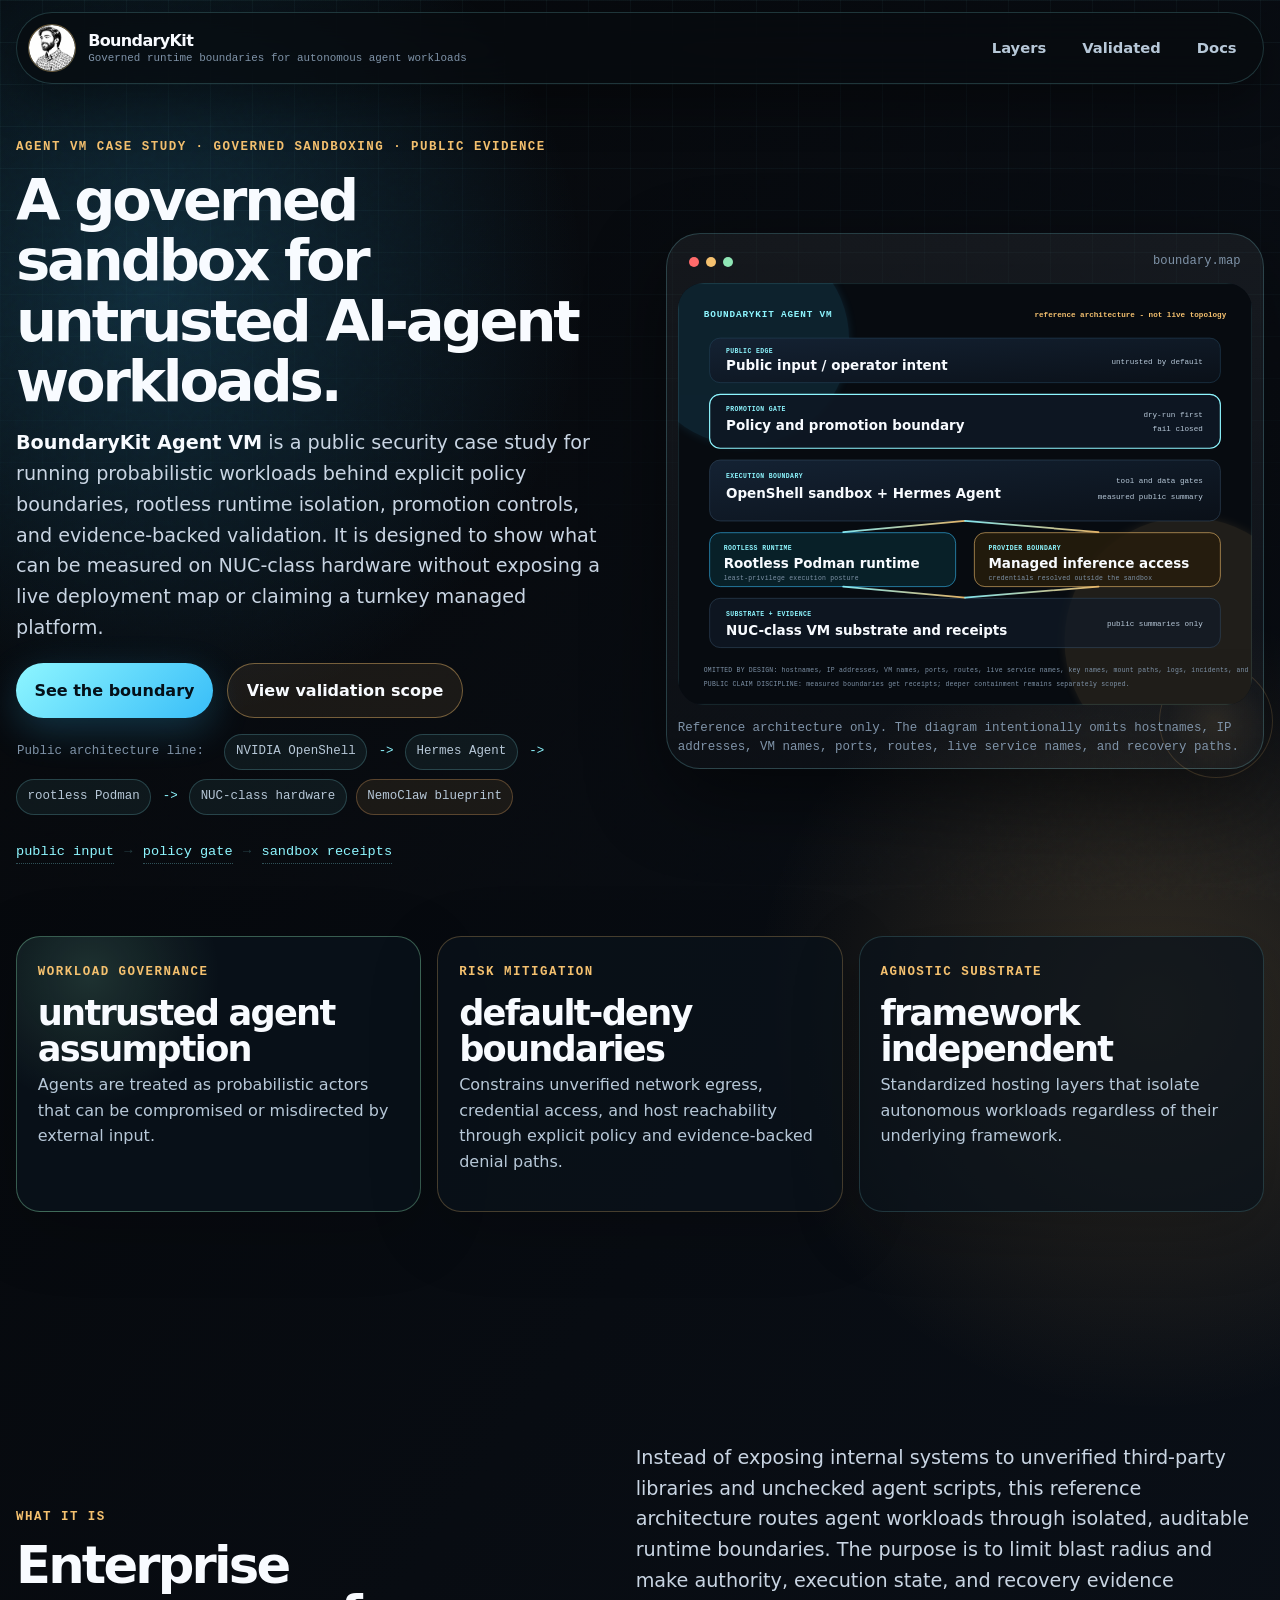
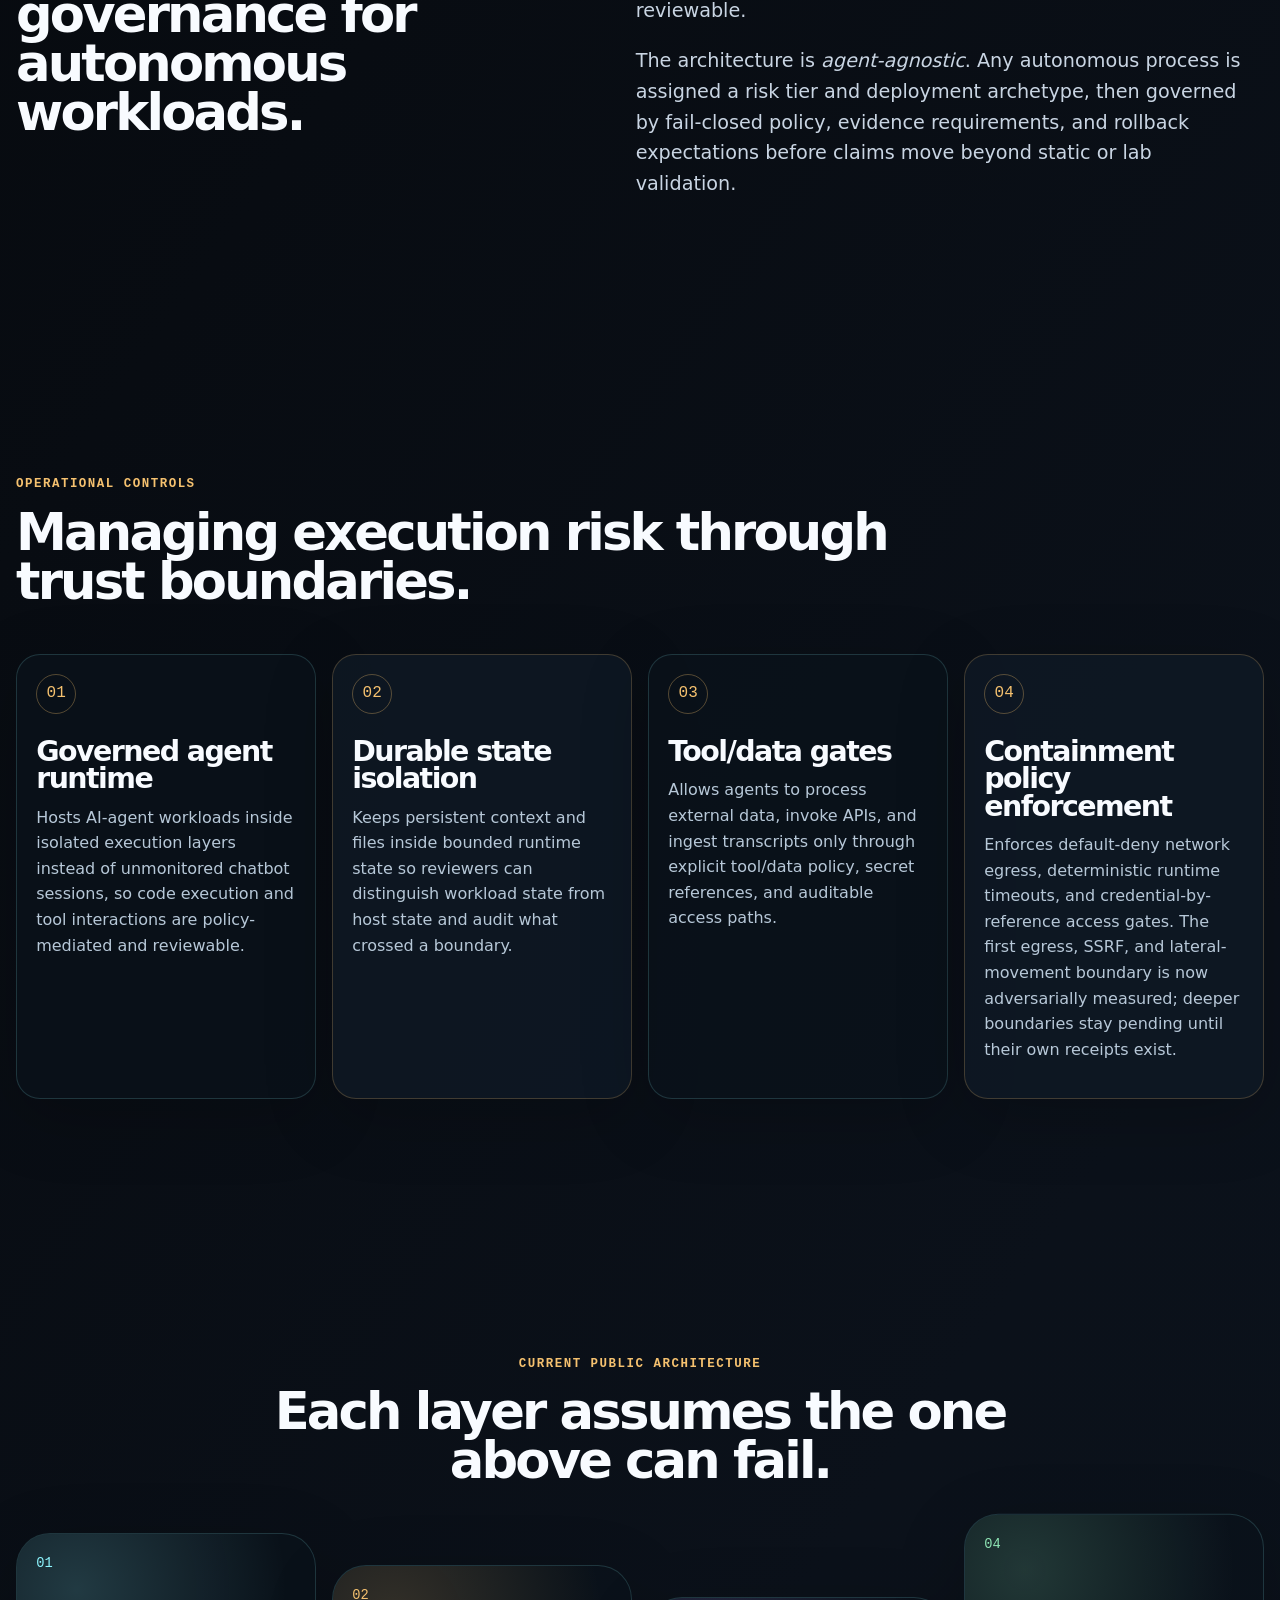
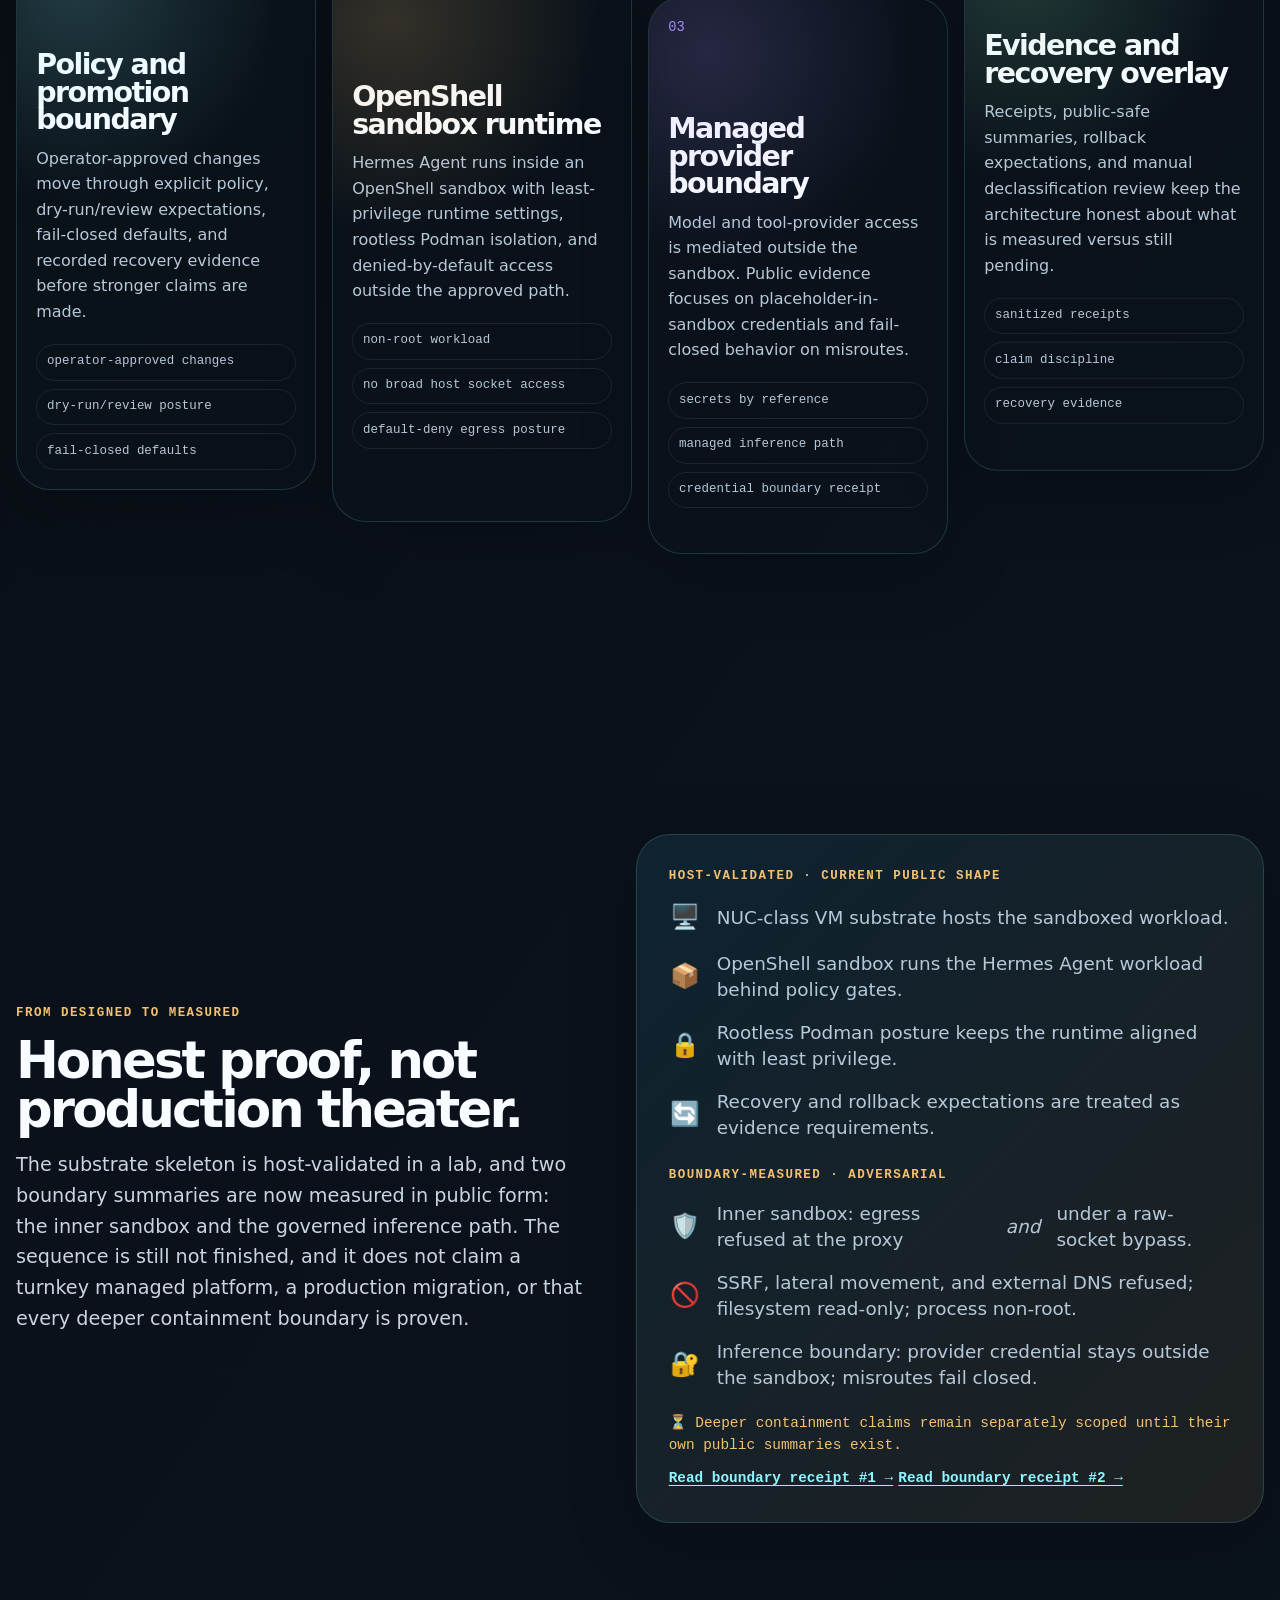
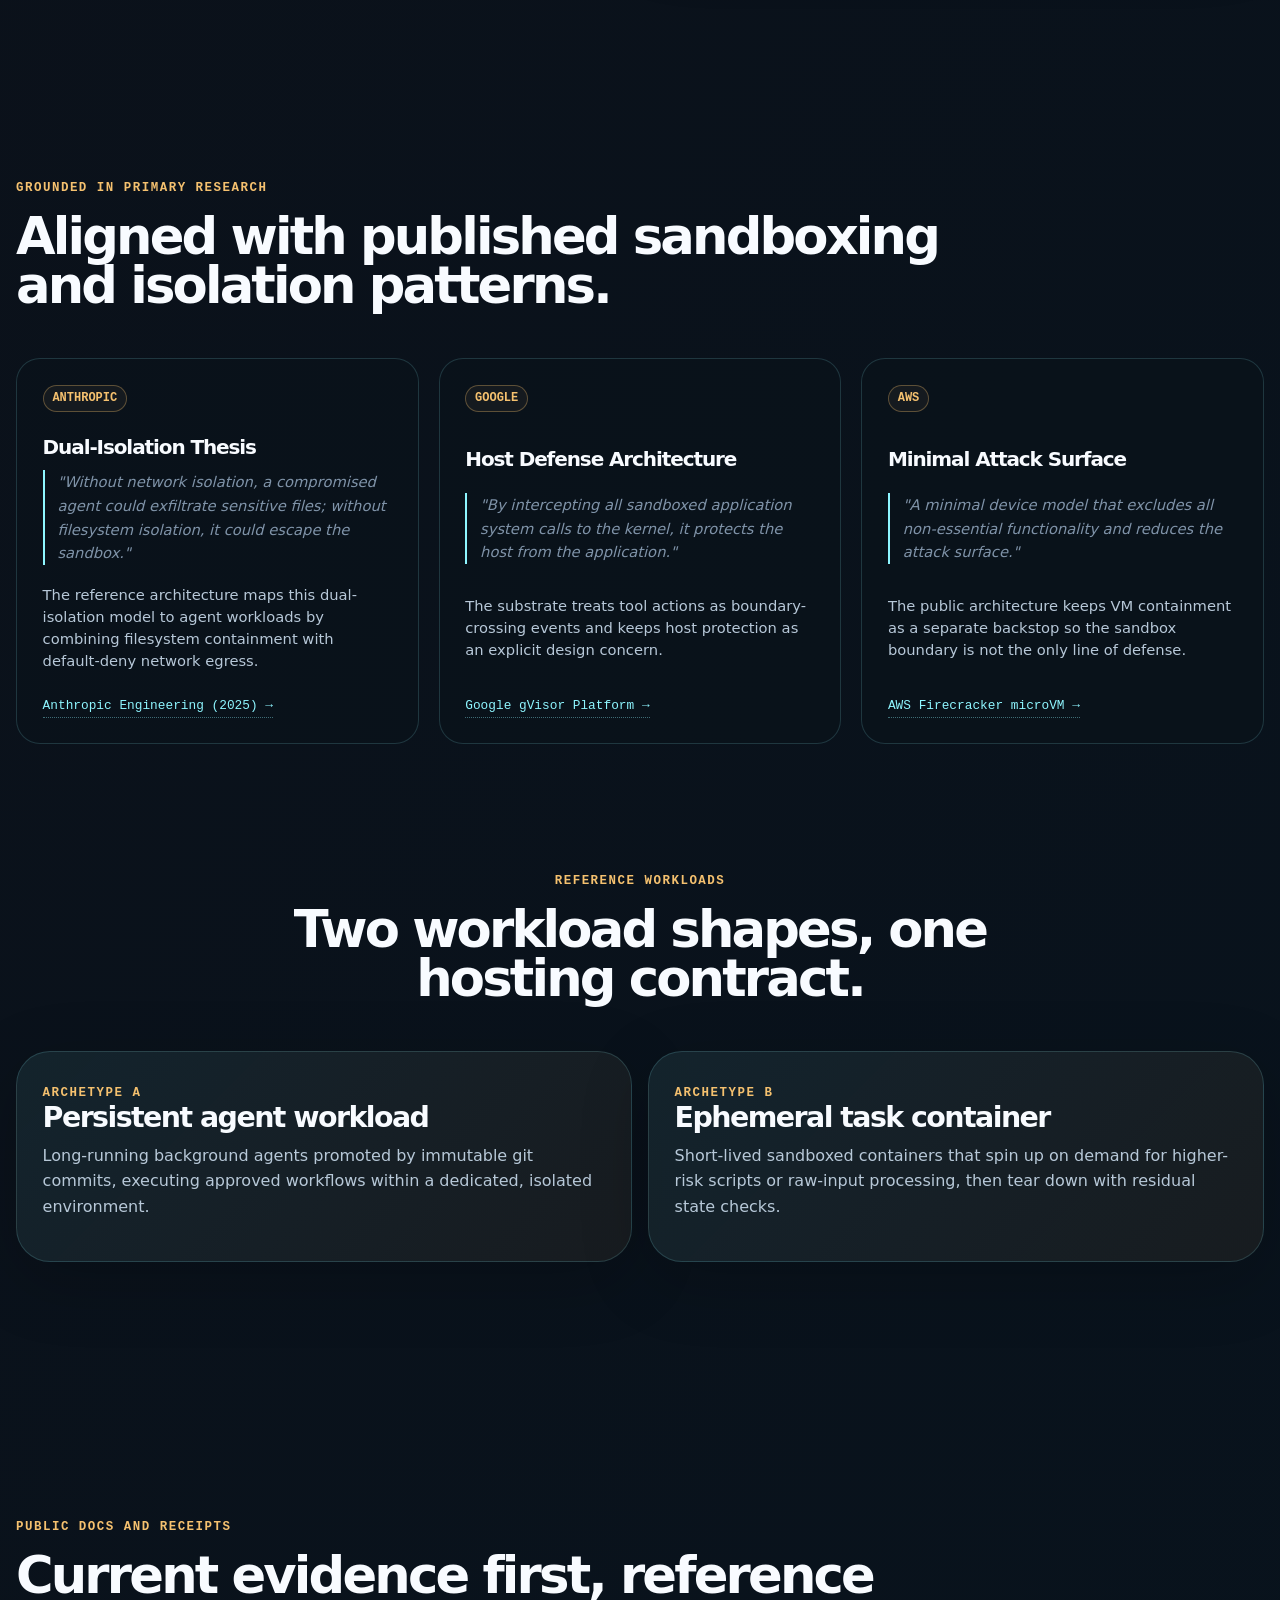
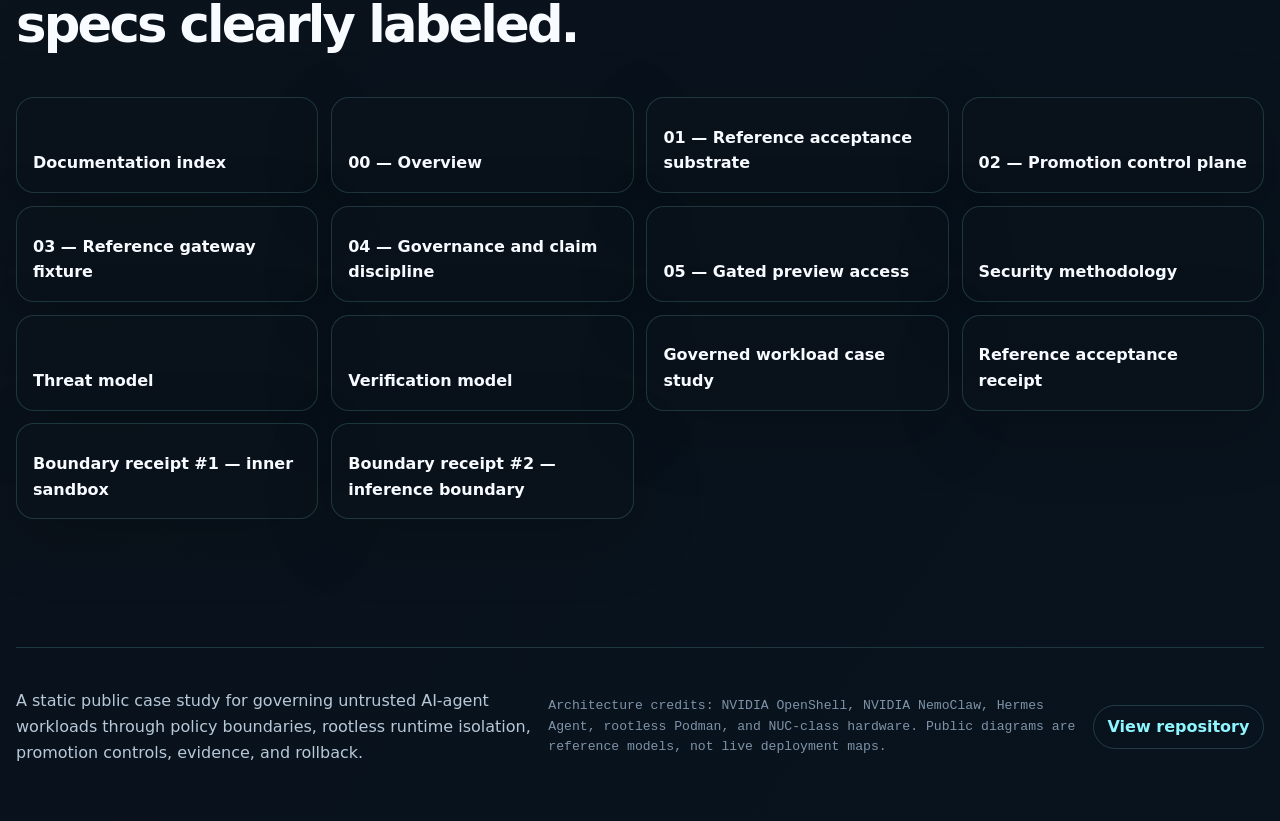
==== commit cb0f0cbf: "Link Hermes Agent credit" ====
--- a/site/index.html
+++ b/site/index.html
@@ -74,7 +74,7 @@
             <span class="credit-label">Public architecture line:</span>
             <a href="https://github.com/NVIDIA/openshell" rel="noopener noreferrer" target="_blank">NVIDIA OpenShell</a>
             <span class="credit-hop" aria-hidden="true">-&gt;</span>
-            <span>Hermes Agent</span>
+            <a href="https://github.com/nousresearch/hermes-agent" rel="noopener noreferrer" target="_blank">Hermes Agent</a>
             <span class="credit-hop" aria-hidden="true">-&gt;</span>
             <span>rootless Podman</span>
             <span class="credit-hop" aria-hidden="true">-&gt;</span>
